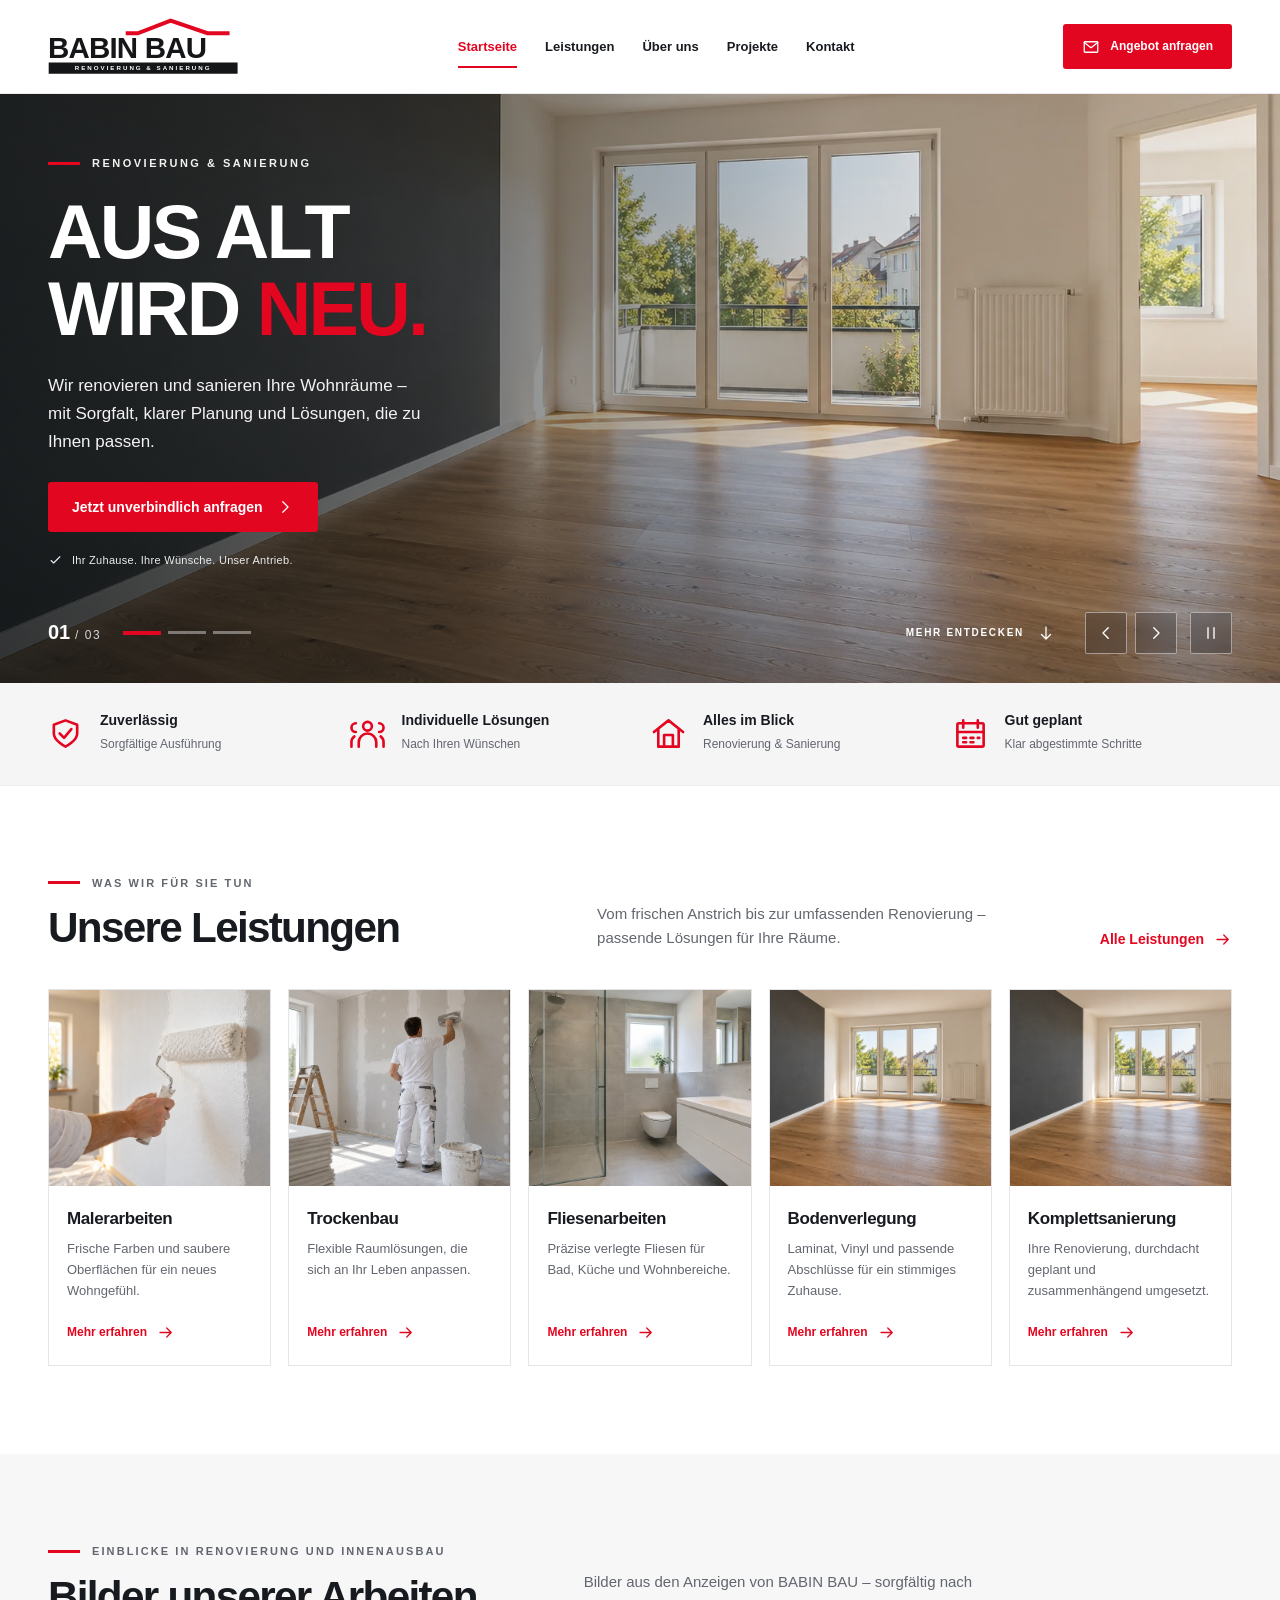
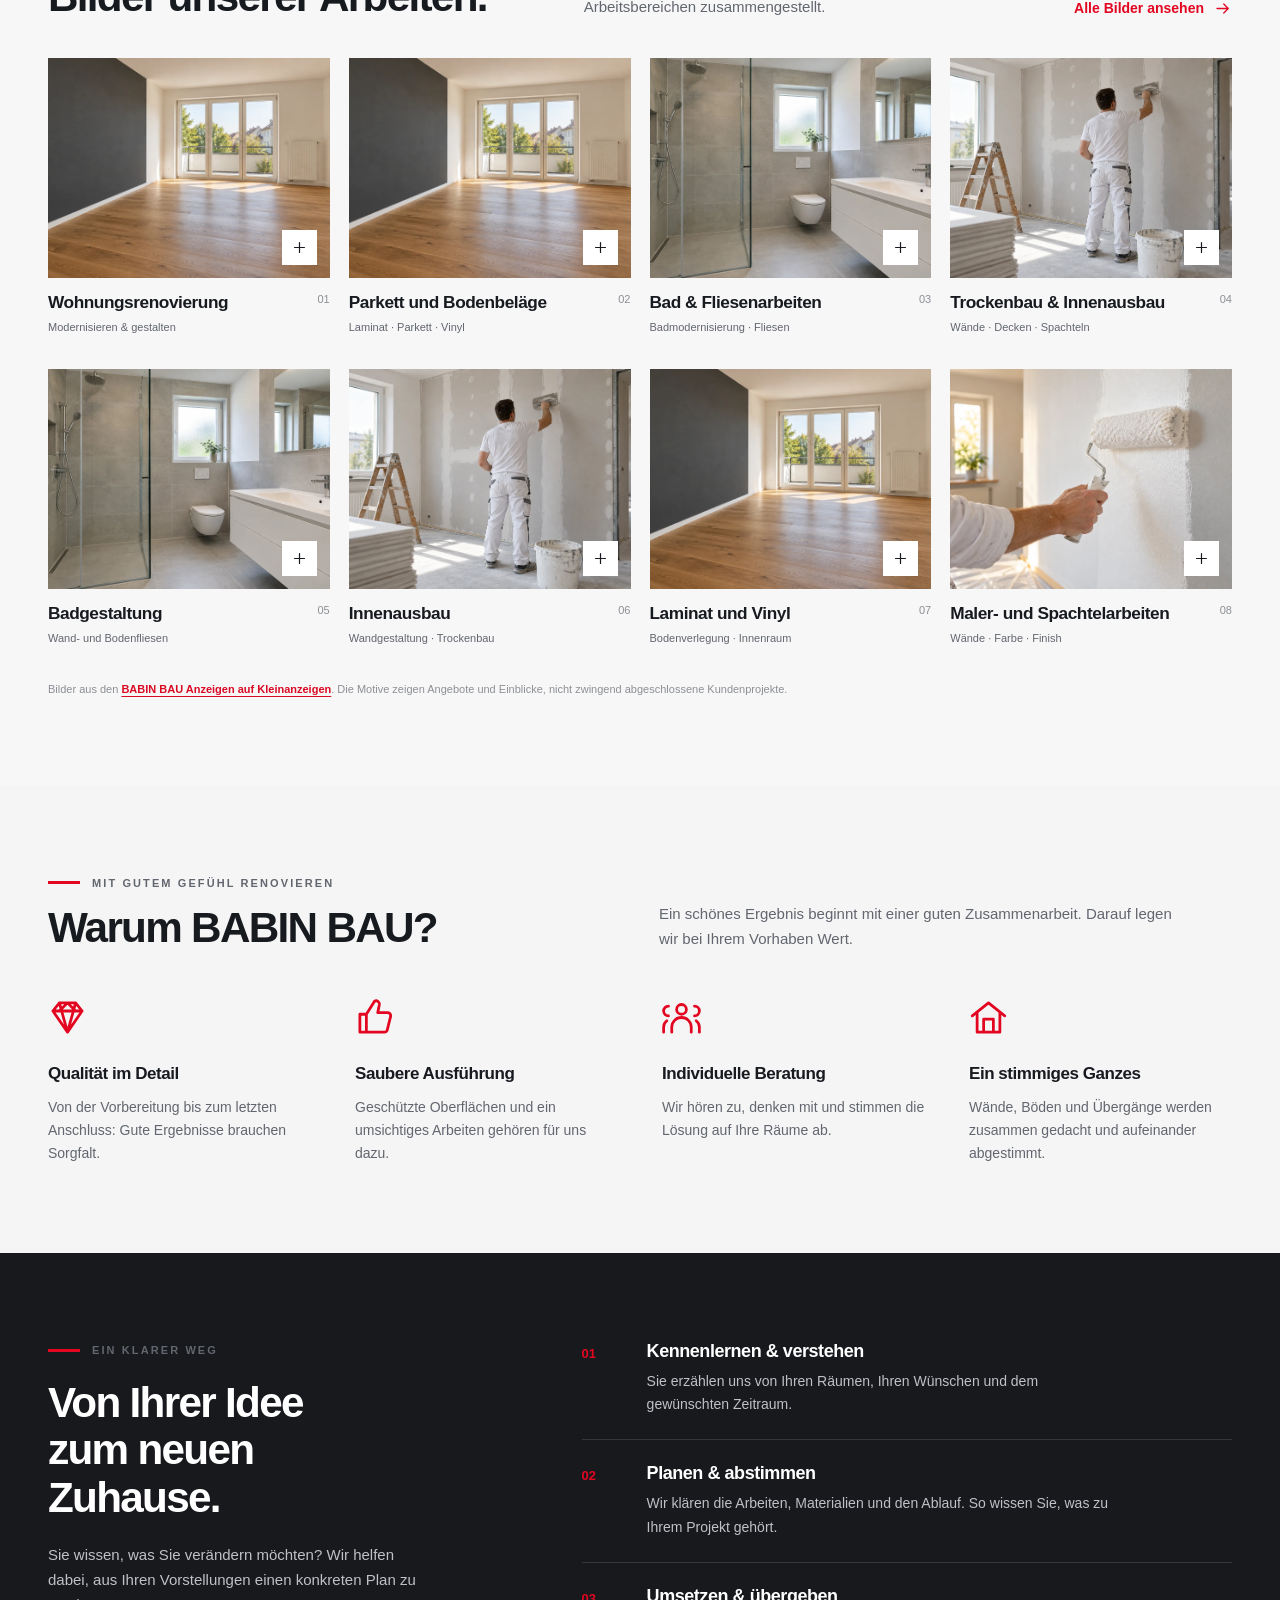
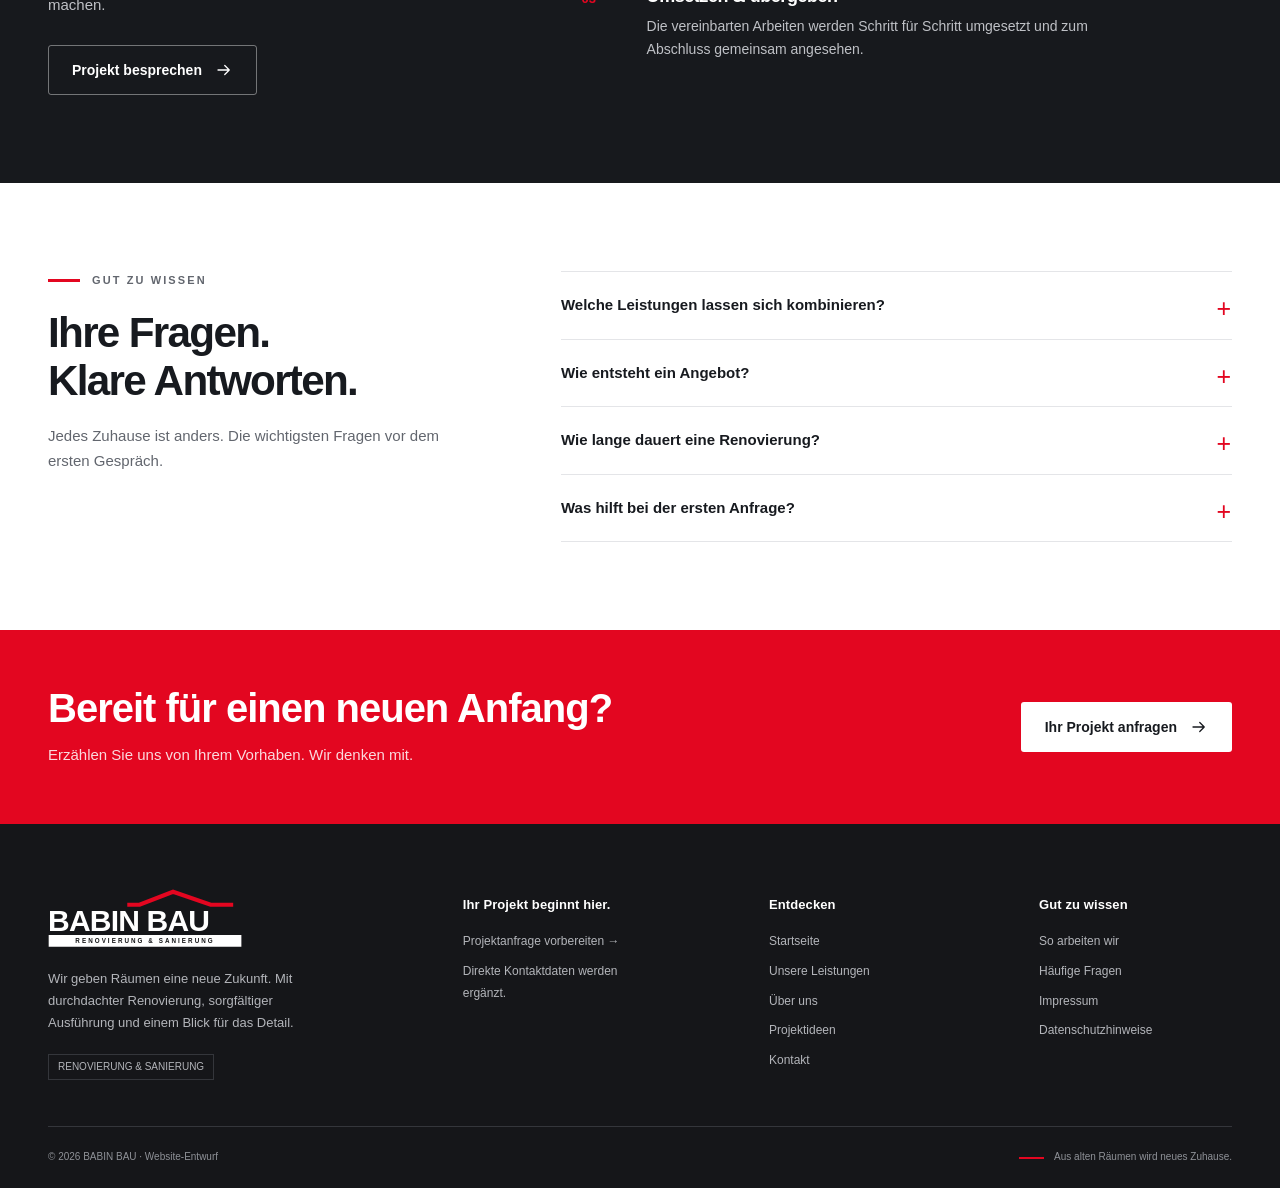
==== index.html @ c92a24db "Add files via upload" ====
<!DOCTYPE html>

<html lang="de"><head><meta charset="utf-8"/><meta content="width=device-width, initial-scale=1" name="viewport"/><meta content="#e30620" name="theme-color"/><meta content="noindex,nofollow" name="robots"/><title>Renovierung &amp; Sanierung | BABIN BAU</title><meta content="BABIN BAU – Malerarbeiten, Trockenbau, Fliesenarbeiten, Bodenverlegung und Komplettsanierung. Aus alten Räumen wird neues Zuhause." name="description"/><link href="https://babin-bau-renovierung.drym1.chatgpt.site/" rel="canonical"/><meta content="website" property="og:type"/><meta content="de_DE" property="og:locale"/><meta content="Renovierung &amp; Sanierung | BABIN BAU" property="og:title"/><meta content="BABIN BAU – Malerarbeiten, Trockenbau, Fliesenarbeiten, Bodenverlegung und Komplettsanierung. Aus alten Räumen wird neues Zuhause." property="og:description"/><meta content="https://babin-bau-renovierung.drym1.chatgpt.site/assets/hero.webp" property="og:image"/><link href="assets/favicon.svg" rel="icon" type="image/svg+xml"/><link href="assets/styles.css" rel="stylesheet"/><link href="assets/hero-slider.css" rel="stylesheet"/><script defer="" src="assets/hero-slider.js"></script><script defer="" src="assets/config.js"></script><script defer="" src="assets/app.js"></script><link href="assets/motion.css" rel="stylesheet"/><script defer="" src="assets/motion.js"></script></head><body id="top"><a class="skip-link" href="#main">Zum Inhalt springen</a><header class="site-header"><div class="container header-inner"><a aria-label="BABIN BAU – zur Startseite" class="brand" href="index.html"><img alt="BABIN BAU – Renovierung und Sanierung" height="86" src="assets/logo.svg" width="300"/></a><nav aria-label="Hauptnavigation" class="main-nav" id="main-navigation"><a aria-current="page" href="index.html">Startseite</a><a href="leistungen.html">Leistungen</a><a href="ueber-uns.html">Über uns</a><a href="projekte.html">Projekte</a><a href="kontakt.html">Kontakt</a><a class="btn btn-primary mobile-contact" href="kontakt.html">Angebot anfragen <svg aria-hidden="true" class="icon" viewbox="0 0 24 24"><path d="M4 12h15m-6-6 6 6-6 6"></path></svg></a></nav><a class="btn btn-primary header-cta" href="kontakt.html"><svg aria-hidden="true" class="icon" viewbox="0 0 24 24"><rect height="14" rx="1" width="18" x="3" y="5"></rect><path d="m3 6 9 7 9-7"></path></svg>Angebot anfragen</a><button aria-controls="main-navigation" aria-expanded="false" aria-label="Menü öffnen" class="menu-toggle" type="button"><span class="menu-icon" aria-hidden="true"><span></span><span></span><span></span></span></button></div></header><main id="main"><section aria-label="BABIN BAU – Unsere Leistungen" aria-roledescription="Karussell" class="hero hero-carousel" data-hero-carousel="" data-interval="3000" role="region"><h1 class="sr-only">BABIN BAU – Renovierung &amp; Sanierung</h1><div aria-live="off" class="hero-slides"><div aria-hidden="false" aria-label="1 von 3: Renovierung und Sanierung" aria-roledescription="Folie" class="hero-slide is-active" data-slide="0" id="hero-slide-1" role="group"><img alt="Frisch renovierte Wohnung mit warmem Holzfußboden und großen Fenstern" class="hero-image" decoding="async" fetchpriority="high" height="948" loading="eager" src="assets/hero.webp" width="1659"/><div class="container hero-content"><div class="hero-copy"><span class="eyebrow">Renovierung &amp; Sanierung</span><h2 class="hero-title">AUS ALT<br/>WIRD <span>NEU.</span></h2><p>Wir renovieren und sanieren Ihre Wohnräume – mit Sorgfalt, klarer Planung und Lösungen, die zu Ihnen passen.</p><div class="button-row"><a class="btn btn-primary" href="kontakt.html?leistung=komplettsanierung">Jetzt unverbindlich anfragen<svg aria-hidden="true" class="icon" viewbox="0 0 24 24"><path d="m9 5 7 7-7 7"></path></svg></a></div><div class="hero-note"><svg aria-hidden="true" class="icon" viewbox="0 0 24 24"><path d="m5 12 4 4L19 6"></path></svg>Ihr Zuhause. Ihre Wünsche. Unser Antrieb.</div></div></div></div><div aria-hidden="true" aria-label="2 von 3: Fliesen und Badgestaltung" aria-roledescription="Folie" class="hero-slide" data-slide="1" id="hero-slide-2" inert="" role="group"><img alt="Renoviertes Badezimmer mit gläserner Dusche, hellen Fliesen und Waschtisch" class="hero-image" decoding="async" fetchpriority="low" height="948" loading="eager" src="assets/hero-bath.webp" width="1659"/><div class="container hero-content"><div class="hero-copy"><span class="eyebrow">Fliesen &amp; Badgestaltung</span><h2 class="hero-title">IHR BAD.<br/><span>IHR STIL.</span></h2><p>Klare Linien, stimmige Fliesen und sorgfältige Details. Entdecken Sie neue Möglichkeiten für Ihr Badezimmer.</p><div class="button-row"><a class="btn btn-primary" href="kontakt.html?leistung=fliesenarbeiten">Ihr Bad neu gestalten<svg aria-hidden="true" class="icon" viewbox="0 0 24 24"><path d="m9 5 7 7-7 7"></path></svg></a></div><div class="hero-note"><svg aria-hidden="true" class="icon" viewbox="0 0 24 24"><path d="m5 12 4 4L19 6"></path></svg>Schöne Oberflächen. Saubere Übergänge.</div></div></div></div><div aria-hidden="true" aria-label="3 von 3: Malerarbeiten und Bodenverlegung" aria-roledescription="Folie" class="hero-slide" data-slide="2" id="hero-slide-3" inert="" role="group"><img alt="Heller Wohnraum mit neuer Wandfarbe, Eichenboden und weißen Flügeltüren" class="hero-image" decoding="async" fetchpriority="low" height="948" loading="eager" src="assets/hero-interior.webp" width="1659"/><div class="container hero-content"><div class="hero-copy"><span class="eyebrow">Malerarbeiten &amp; Bodenverlegung</span><h2 class="hero-title">RAUM FÜR<br/><span>NEUES.</span></h2><p>Frische Farben, warme Böden und ein ganz neues Wohngefühl. Wir bringen Ihre Vorstellungen in den Raum.</p><div class="button-row"><a class="btn btn-primary" href="kontakt.html?leistung=malerarbeiten">Veränderung starten<svg aria-hidden="true" class="icon" viewbox="0 0 24 24"><path d="m9 5 7 7-7 7"></path></svg></a></div><div class="hero-note"><svg aria-hidden="true" class="icon" viewbox="0 0 24 24"><path d="m5 12 4 4L19 6"></path></svg>Neue Farben. Neue Böden. Neue Perspektiven.</div></div></div></div></div><div class="container hero-controls" hidden=""><div class="hero-pagination"><span aria-hidden="true" class="hero-counter"><b data-slide-current="">01</b><span> / 03</span></span><div aria-label="Folie auswählen" class="hero-dots" role="group"><button aria-controls="hero-slide-1" aria-label="Folie 1: Renovierung und Sanierung" aria-pressed="true" class="hero-dot" data-slide-to="0" type="button"><span></span></button><button aria-controls="hero-slide-2" aria-label="Folie 2: Fliesen und Badgestaltung" aria-pressed="false" class="hero-dot" data-slide-to="1" type="button"><span></span></button><button aria-controls="hero-slide-3" aria-label="Folie 3: Malerarbeiten und Bodenverlegung" aria-pressed="false" class="hero-dot" data-slide-to="2" type="button"><span></span></button></div></div><div class="hero-controls-right"><a class="hero-discover" href="#leistungen">Mehr entdecken<svg aria-hidden="true" class="icon" viewbox="0 0 24 24"><path d="M12 4v16m-6-6 6 6 6-6"></path></svg></a><div class="hero-arrows"><button aria-label="Vorherige Folie" class="hero-control hero-prev" type="button"><svg aria-hidden="true" class="icon" viewbox="0 0 24 24"><path d="m9 5 7 7-7 7"></path></svg></button><button aria-label="Nächste Folie" class="hero-control hero-next" type="button"><svg aria-hidden="true" class="icon" viewbox="0 0 24 24"><path d="m9 5 7 7-7 7"></path></svg></button><button aria-label="Automatischen Wechsel pausieren" aria-pressed="false" class="hero-control hero-toggle" title="Automatischen Wechsel pausieren" type="button"><svg aria-hidden="true" class="icon pause-icon" viewbox="0 0 24 24"><path d="M8 5v14M16 5v14"></path></svg><svg aria-hidden="true" class="icon play-icon" viewbox="0 0 24 24"><path d="m8 4 12 8-12 8z"></path></svg></button></div></div></div><p aria-atomic="true" aria-live="polite" class="sr-only hero-announcement"></p></section>
<div class="promise-bar"><div class="container promise-grid"><div class="promise"><svg aria-hidden="true" class="icon" viewbox="0 0 24 24"><path d="m12 3 8 3v6c0 5-8 9-8 9s-8-4-8-9V6z"></path><path d="m8 12 3 3 5-6"></path></svg><div><strong>Zuverlässig</strong><small>Sorgfältige Ausführung</small></div></div><div class="promise"><svg aria-hidden="true" class="icon" viewbox="0 0 24 24"><circle cx="12" cy="7" r="3"></circle><path d="M6 21v-3a6 6 0 0 1 12 0v3M4 5a3 3 0 0 0 0 6m16-6a3 3 0 0 1 0 6M3 14a5 5 0 0 0-2 4v3m20-7a5 5 0 0 1 2 4v3"></path></svg><div><strong>Individuelle Lösungen</strong><small>Nach Ihren Wünschen</small></div></div><div class="promise"><svg aria-hidden="true" class="icon" viewbox="0 0 24 24"><path d="m2 11 10-8 10 8M5 9v12h14V9M9 21v-8h6v8"></path></svg><div><strong>Alles im Blick</strong><small>Renovierung &amp; Sanierung</small></div></div><div class="promise"><svg aria-hidden="true" class="icon" viewbox="0 0 24 24"><rect height="16" rx="1" width="18" x="3" y="5"></rect><path d="M7 3v5m10-5v5M3 11h18m-14 4h2m3 0h2m3 0h1M7 18h2m3 0h2"></path></svg><div><strong>Gut geplant</strong><small>Klar abgestimmte Schritte</small></div></div></div></div>
<section class="section" id="leistungen"><div class="container"><div class="section-head"><div><span class="eyebrow">Was wir für Sie tun</span><h2>Unsere Leistungen</h2></div><p>Vom frischen Anstrich bis zur umfassenden Renovierung – passende Lösungen für Ihre Räume.</p><a class="text-link" href="leistungen.html">Alle Leistungen<svg aria-hidden="true" class="icon" viewbox="0 0 24 24"><path d="M4 12h15m-6-6 6 6-6 6"></path></svg></a></div><div class="services-grid"><article class="service-card"><a aria-hidden="true" class="card-photo" href="malerarbeiten.html" tabindex="-1"><img alt="BABIN BAU – Foto zu Malerarbeiten aus den Firmenanzeigen" data-fallback-src="assets/painting.webp" data-remote-src="https://img.kleinanzeigen.de/api/v1/prod-ads/images/b6/b6efa81e-6d5e-4fda-901d-4bba9e14c8ef?rule=%24_59.AUTO" decoding="async" loading="lazy" referrerpolicy="no-referrer" src="assets/painting.webp"/></a><div class="card-body"><h3><a href="malerarbeiten.html">Malerarbeiten</a></h3><p>Frische Farben und saubere Oberflächen für ein neues Wohngefühl.</p><a class="text-link" href="malerarbeiten.html">Mehr erfahren<svg aria-hidden="true" class="icon" viewbox="0 0 24 24"><path d="M4 12h15m-6-6 6 6-6 6"></path></svg></a></div></article><article class="service-card"><a aria-hidden="true" class="card-photo" href="trockenbau.html" tabindex="-1"><img alt="BABIN BAU – Foto zu Trockenbau aus den Firmenanzeigen" data-fallback-src="assets/drywall.webp" data-remote-src="https://img.kleinanzeigen.de/api/v1/prod-ads/images/00/00e44f42-0599-4bf8-a18b-f530e2aaf91b?rule=%24_59.AUTO" decoding="async" loading="lazy" referrerpolicy="no-referrer" src="assets/drywall.webp"/></a><div class="card-body"><h3><a href="trockenbau.html">Trockenbau</a></h3><p>Flexible Raumlösungen, die sich an Ihr Leben anpassen.</p><a class="text-link" href="trockenbau.html">Mehr erfahren<svg aria-hidden="true" class="icon" viewbox="0 0 24 24"><path d="M4 12h15m-6-6 6 6-6 6"></path></svg></a></div></article><article class="service-card"><a aria-hidden="true" class="card-photo" href="fliesenarbeiten.html" tabindex="-1"><img alt="BABIN BAU – Foto zu Fliesenarbeiten aus den Firmenanzeigen" data-fallback-src="assets/bathroom.webp" data-remote-src="https://img.kleinanzeigen.de/api/v1/prod-ads/images/d2/d2ec4940-5b46-4478-92a0-dfd5f2471427?rule=%24_59.AUTO" decoding="async" loading="lazy" referrerpolicy="no-referrer" src="assets/bathroom.webp"/></a><div class="card-body"><h3><a href="fliesenarbeiten.html">Fliesenarbeiten</a></h3><p>Präzise verlegte Fliesen für Bad, Küche und Wohnbereiche.</p><a class="text-link" href="fliesenarbeiten.html">Mehr erfahren<svg aria-hidden="true" class="icon" viewbox="0 0 24 24"><path d="M4 12h15m-6-6 6 6-6 6"></path></svg></a></div></article><article class="service-card"><a aria-hidden="true" class="card-photo" href="bodenverlegung.html" tabindex="-1"><img alt="BABIN BAU – Foto zu Bodenverlegung aus den Firmenanzeigen" data-fallback-src="assets/hero.webp" data-remote-src="https://img.kleinanzeigen.de/api/v1/prod-ads/images/15/154421c1-b256-4cc1-9aed-7dcbd8761754?rule=%24_59.AUTO" decoding="async" loading="lazy" referrerpolicy="no-referrer" src="assets/hero.webp" style="object-position:65% 65%"/></a><div class="card-body"><h3><a href="bodenverlegung.html">Bodenverlegung</a></h3><p>Laminat, Vinyl und passende Abschlüsse für ein stimmiges Zuhause.</p><a class="text-link" href="bodenverlegung.html">Mehr erfahren<svg aria-hidden="true" class="icon" viewbox="0 0 24 24"><path d="M4 12h15m-6-6 6 6-6 6"></path></svg></a></div></article><article class="service-card"><a aria-hidden="true" class="card-photo" href="komplettsanierung.html" tabindex="-1"><img alt="BABIN BAU – Foto zu Komplettsanierung aus den Firmenanzeigen" data-fallback-src="assets/hero.webp" data-remote-src="https://img.kleinanzeigen.de/api/v1/prod-ads/images/ec/ec85100f-ef8c-4dc4-b5b8-d96bf6b40166?rule=%24_59.AUTO" decoding="async" loading="lazy" referrerpolicy="no-referrer" src="assets/hero.webp"/></a><div class="card-body"><h3><a href="komplettsanierung.html">Komplettsanierung</a></h3><p>Ihre Renovierung, durchdacht geplant und zusammenhängend umgesetzt.</p><a class="text-link" href="komplettsanierung.html">Mehr erfahren<svg aria-hidden="true" class="icon" viewbox="0 0 24 24"><path d="M4 12h15m-6-6 6 6-6 6"></path></svg></a></div></article></div></div></section><section class="section homepage-photo-gallery" id="einblicke"><div class="container"><div class="section-head"><div><span class="eyebrow">Einblicke in Renovierung und Innenausbau</span><h2>Bilder unserer Arbeiten.</h2></div><p>Bilder aus den Anzeigen von BABIN BAU – sorgfältig nach Arbeitsbereichen zusammengestellt.</p><a class="text-link" href="projekte.html">Alle Bilder ansehen<svg aria-hidden="true" class="icon" viewbox="0 0 24 24"><path d="M4 12h15m-6-6 6 6-6 6"></path></svg></a></div><div class="projects-grid"><button aria-label="Bild öffnen: Wohnungsrenovierung" class="project-card" data-category="wohnen" data-description="Foto aus der entsprechenden BABIN BAU Anzeige auf Kleinanzeigen. Sprechen Sie uns für Ihr eigenes Vorhaben und passende Lösungen an." data-image="https://img.kleinanzeigen.de/api/v1/prod-ads/images/ec/ec85100f-ef8c-4dc4-b5b8-d96bf6b40166?rule=%24_59.AUTO" data-image-fallback="assets/hero.webp" data-project="" data-service="komplettsanierung" data-title="Wohnungsrenovierung" type="button"><div class="project-image"><img alt="BABIN BAU – Wohnungsrenovierung" data-fallback-src="assets/hero.webp" data-remote-src="https://img.kleinanzeigen.de/api/v1/prod-ads/images/ec/ec85100f-ef8c-4dc4-b5b8-d96bf6b40166?rule=%24_59.AUTO" decoding="async" loading="lazy" referrerpolicy="no-referrer" src="assets/hero.webp"/><span class="project-plus"><svg aria-hidden="true" class="icon" viewbox="0 0 24 24"><path d="M12 5v14M5 12h14"></path></svg></span></div><div class="project-meta"><div><h3>Wohnungsrenovierung</h3><p>Modernisieren &amp; gestalten</p></div><span class="project-number">01</span></div></button><button aria-label="Bild öffnen: Parkett und Bodenbeläge" class="project-card" data-category="boden" data-description="Foto aus der entsprechenden BABIN BAU Anzeige auf Kleinanzeigen. Sprechen Sie uns für Ihr eigenes Vorhaben und passende Lösungen an." data-image="https://img.kleinanzeigen.de/api/v1/prod-ads/images/15/154421c1-b256-4cc1-9aed-7dcbd8761754?rule=%24_59.AUTO" data-image-fallback="assets/hero.webp" data-project="" data-service="bodenverlegung" data-title="Parkett und Bodenbeläge" type="button"><div class="project-image"><img alt="BABIN BAU – Parkett und Bodenbeläge" data-fallback-src="assets/hero.webp" data-remote-src="https://img.kleinanzeigen.de/api/v1/prod-ads/images/15/154421c1-b256-4cc1-9aed-7dcbd8761754?rule=%24_59.AUTO" decoding="async" loading="lazy" referrerpolicy="no-referrer" src="assets/hero.webp"/><span class="project-plus"><svg aria-hidden="true" class="icon" viewbox="0 0 24 24"><path d="M12 5v14M5 12h14"></path></svg></span></div><div class="project-meta"><div><h3>Parkett und Bodenbeläge</h3><p>Laminat · Parkett · Vinyl</p></div><span class="project-number">02</span></div></button><button aria-label="Bild öffnen: Bad &amp; Fliesenarbeiten" class="project-card" data-category="bad" data-description="Foto aus der entsprechenden BABIN BAU Anzeige auf Kleinanzeigen. Sprechen Sie uns für Ihr eigenes Vorhaben und passende Lösungen an." data-image="https://img.kleinanzeigen.de/api/v1/prod-ads/images/d2/d2ec4940-5b46-4478-92a0-dfd5f2471427?rule=%24_59.AUTO" data-image-fallback="assets/bathroom.webp" data-project="" data-service="fliesenarbeiten" data-title="Bad &amp; Fliesenarbeiten" type="button"><div class="project-image"><img alt="BABIN BAU – Bad &amp; Fliesenarbeiten" data-fallback-src="assets/bathroom.webp" data-remote-src="https://img.kleinanzeigen.de/api/v1/prod-ads/images/d2/d2ec4940-5b46-4478-92a0-dfd5f2471427?rule=%24_59.AUTO" decoding="async" loading="lazy" referrerpolicy="no-referrer" src="assets/bathroom.webp"/><span class="project-plus"><svg aria-hidden="true" class="icon" viewbox="0 0 24 24"><path d="M12 5v14M5 12h14"></path></svg></span></div><div class="project-meta"><div><h3>Bad &amp; Fliesenarbeiten</h3><p>Badmodernisierung · Fliesen</p></div><span class="project-number">03</span></div></button><button aria-label="Bild öffnen: Trockenbau &amp; Innenausbau" class="project-card" data-category="ausbau" data-description="Foto aus der entsprechenden BABIN BAU Anzeige auf Kleinanzeigen. Sprechen Sie uns für Ihr eigenes Vorhaben und passende Lösungen an." data-image="https://img.kleinanzeigen.de/api/v1/prod-ads/images/00/00e44f42-0599-4bf8-a18b-f530e2aaf91b?rule=%24_59.AUTO" data-image-fallback="assets/drywall.webp" data-project="" data-service="trockenbau" data-title="Trockenbau &amp; Innenausbau" type="button"><div class="project-image"><img alt="BABIN BAU – Trockenbau &amp; Innenausbau" data-fallback-src="assets/drywall.webp" data-remote-src="https://img.kleinanzeigen.de/api/v1/prod-ads/images/00/00e44f42-0599-4bf8-a18b-f530e2aaf91b?rule=%24_59.AUTO" decoding="async" loading="lazy" referrerpolicy="no-referrer" src="assets/drywall.webp"/><span class="project-plus"><svg aria-hidden="true" class="icon" viewbox="0 0 24 24"><path d="M12 5v14M5 12h14"></path></svg></span></div><div class="project-meta"><div><h3>Trockenbau &amp; Innenausbau</h3><p>Wände · Decken · Spachteln</p></div><span class="project-number">04</span></div></button><button aria-label="Bild öffnen: Badgestaltung" class="project-card" data-category="bad" data-description="Foto aus der entsprechenden BABIN BAU Anzeige auf Kleinanzeigen. Sprechen Sie uns für Ihr eigenes Vorhaben und passende Lösungen an." data-image="https://img.kleinanzeigen.de/api/v1/prod-ads/images/ca/ca593271-558f-4f81-bf2e-36c4493c7c4c?rule=%24_59.AUTO" data-image-fallback="assets/bathroom.webp" data-project="" data-service="fliesenarbeiten" data-title="Badgestaltung" type="button"><div class="project-image"><img alt="BABIN BAU – Badgestaltung" data-fallback-src="assets/bathroom.webp" data-remote-src="https://img.kleinanzeigen.de/api/v1/prod-ads/images/ca/ca593271-558f-4f81-bf2e-36c4493c7c4c?rule=%24_59.AUTO" decoding="async" loading="lazy" referrerpolicy="no-referrer" src="assets/bathroom.webp"/><span class="project-plus"><svg aria-hidden="true" class="icon" viewbox="0 0 24 24"><path d="M12 5v14M5 12h14"></path></svg></span></div><div class="project-meta"><div><h3>Badgestaltung</h3><p>Wand- und Bodenfliesen</p></div><span class="project-number">05</span></div></button><button aria-label="Bild öffnen: Innenausbau" class="project-card" data-category="ausbau" data-description="Foto aus der entsprechenden BABIN BAU Anzeige auf Kleinanzeigen. Sprechen Sie uns für Ihr eigenes Vorhaben und passende Lösungen an." data-image="https://img.kleinanzeigen.de/api/v1/prod-ads/images/9c/9ced49cc-1453-426a-a23b-0076db4ae6ff?rule=%24_59.AUTO" data-image-fallback="assets/drywall.webp" data-project="" data-service="trockenbau" data-title="Innenausbau" type="button"><div class="project-image"><img alt="BABIN BAU – Innenausbau" data-fallback-src="assets/drywall.webp" data-remote-src="https://img.kleinanzeigen.de/api/v1/prod-ads/images/9c/9ced49cc-1453-426a-a23b-0076db4ae6ff?rule=%24_59.AUTO" decoding="async" loading="lazy" referrerpolicy="no-referrer" src="assets/drywall.webp"/><span class="project-plus"><svg aria-hidden="true" class="icon" viewbox="0 0 24 24"><path d="M12 5v14M5 12h14"></path></svg></span></div><div class="project-meta"><div><h3>Innenausbau</h3><p>Wandgestaltung · Trockenbau</p></div><span class="project-number">06</span></div></button><button aria-label="Bild öffnen: Laminat und Vinyl" class="project-card" data-category="boden" data-description="Foto aus der entsprechenden BABIN BAU Anzeige auf Kleinanzeigen. Sprechen Sie uns für Ihr eigenes Vorhaben und passende Lösungen an." data-image="https://img.kleinanzeigen.de/api/v1/prod-ads/images/db/dbdc2962-3db1-42cd-92a9-ced1665d9dfe?rule=%24_59.AUTO" data-image-fallback="assets/hero.webp" data-project="" data-service="bodenverlegung" data-title="Laminat und Vinyl" type="button"><div class="project-image"><img alt="BABIN BAU – Laminat und Vinyl" data-fallback-src="assets/hero.webp" data-remote-src="https://img.kleinanzeigen.de/api/v1/prod-ads/images/db/dbdc2962-3db1-42cd-92a9-ced1665d9dfe?rule=%24_59.AUTO" decoding="async" loading="lazy" referrerpolicy="no-referrer" src="assets/hero.webp"/><span class="project-plus"><svg aria-hidden="true" class="icon" viewbox="0 0 24 24"><path d="M12 5v14M5 12h14"></path></svg></span></div><div class="project-meta"><div><h3>Laminat und Vinyl</h3><p>Bodenverlegung · Innenraum</p></div><span class="project-number">07</span></div></button><button aria-label="Bild öffnen: Maler- und Spachtelarbeiten" class="project-card" data-category="wohnen" data-description="Foto aus der entsprechenden BABIN BAU Anzeige auf Kleinanzeigen. Sprechen Sie uns für Ihr eigenes Vorhaben und passende Lösungen an." data-image="https://img.kleinanzeigen.de/api/v1/prod-ads/images/b6/b6efa81e-6d5e-4fda-901d-4bba9e14c8ef?rule=%24_59.AUTO" data-image-fallback="assets/painting.webp" data-project="" data-service="malerarbeiten" data-title="Maler- und Spachtelarbeiten" type="button"><div class="project-image"><img alt="BABIN BAU – Maler- und Spachtelarbeiten" data-fallback-src="assets/painting.webp" data-remote-src="https://img.kleinanzeigen.de/api/v1/prod-ads/images/b6/b6efa81e-6d5e-4fda-901d-4bba9e14c8ef?rule=%24_59.AUTO" decoding="async" loading="lazy" referrerpolicy="no-referrer" src="assets/painting.webp"/><span class="project-plus"><svg aria-hidden="true" class="icon" viewbox="0 0 24 24"><path d="M12 5v14M5 12h14"></path></svg></span></div><div class="project-meta"><div><h3>Maler- und Spachtelarbeiten</h3><p>Wände · Farbe · Finish</p></div><span class="project-number">08</span></div></button></div><p class="image-note">Bilder aus den <a href="https://www.kleinanzeigen.de/pro/babin-bau" rel="noopener noreferrer" target="_blank">BABIN BAU Anzeigen auf Kleinanzeigen</a>. Die Motive zeigen Angebote und Einblicke, nicht zwingend abgeschlossene Kundenprojekte.</p></div></section>
<section class="section section-soft"><div class="container"><div class="section-head why-head"><div><span class="eyebrow">Mit gutem Gefühl renovieren</span><h2>Warum BABIN BAU?</h2></div><p>Ein schönes Ergebnis beginnt mit einer guten Zusammenarbeit. Darauf legen wir bei Ihrem Vorhaben Wert.</p></div><div class="why-grid"><div class="why-item"><svg aria-hidden="true" class="icon" viewbox="0 0 24 24"><path d="m3 8 4-5h10l4 5-9 13zM3 8h18M7 3l5 18 5-18M7 8l5-5 5 5"></path></svg><h3>Qualität im Detail</h3><p>Von der Vorbereitung bis zum letzten Anschluss: Gute Ergebnisse brauchen Sorgfalt.</p></div><div class="why-item"><svg aria-hidden="true" class="icon" viewbox="0 0 24 24"><path d="M7 21H3V10h4m0 11h11a2 2 0 0 0 2-2l2-8a2 2 0 0 0-2-2h-6l1-5a2 2 0 0 0-3-2L7 10z"></path></svg><h3>Saubere Ausführung</h3><p>Geschützte Oberflächen und ein umsichtiges Arbeiten gehören für uns dazu.</p></div><div class="why-item"><svg aria-hidden="true" class="icon" viewbox="0 0 24 24"><circle cx="12" cy="7" r="3"></circle><path d="M6 21v-3a6 6 0 0 1 12 0v3M4 5a3 3 0 0 0 0 6m16-6a3 3 0 0 1 0 6M3 14a5 5 0 0 0-2 4v3m20-7a5 5 0 0 1 2 4v3"></path></svg><h3>Individuelle Beratung</h3><p>Wir hören zu, denken mit und stimmen die Lösung auf Ihre Räume ab.</p></div><div class="why-item"><svg aria-hidden="true" class="icon" viewbox="0 0 24 24"><path d="m2 11 10-8 10 8M5 9v12h14V9M9 21v-8h6v8"></path></svg><h3>Ein stimmiges Ganzes</h3><p>Wände, Böden und Übergänge werden zusammen gedacht und aufeinander abgestimmt.</p></div></div></div></section>
<section class="section section-dark" id="ablauf"><div class="container process-layout"><div class="process-copy"><span class="eyebrow">Ein klarer Weg</span><h2>Von Ihrer Idee<br/>zum neuen Zuhause.</h2><p>Sie wissen, was Sie verändern möchten? Wir helfen dabei, aus Ihren Vorstellungen einen konkreten Plan zu machen.</p><div class="button-row"><a class="btn btn-ghost" href="kontakt.html">Projekt besprechen<svg aria-hidden="true" class="icon" viewbox="0 0 24 24"><path d="M4 12h15m-6-6 6 6-6 6"></path></svg></a></div></div><ol class="steps"><li><span class="step-no">01</span><div><h3>Kennenlernen &amp; verstehen</h3><p>Sie erzählen uns von Ihren Räumen, Ihren Wünschen und dem gewünschten Zeitraum.</p></div></li><li><span class="step-no">02</span><div><h3>Planen &amp; abstimmen</h3><p>Wir klären die Arbeiten, Materialien und den Ablauf. So wissen Sie, was zu Ihrem Projekt gehört.</p></div></li><li><span class="step-no">03</span><div><h3>Umsetzen &amp; übergeben</h3><p>Die vereinbarten Arbeiten werden Schritt für Schritt umgesetzt und zum Abschluss gemeinsam angesehen.</p></div></li></ol></div></section><section class="section" id="fragen"><div class="container faq-layout"><div class="faq-copy"><span class="eyebrow">Gut zu wissen</span><h2>Ihre Fragen.<br/>Klare Antworten.</h2><p>Jedes Zuhause ist anders. Die wichtigsten Fragen vor dem ersten Gespräch.</p></div><div class="faq-list"><details><summary>Welche Leistungen lassen sich kombinieren?</summary><p>Malerarbeiten, Trockenbau, Fliesenarbeiten und Bodenverlegung können als einzelne Leistungen oder als zusammenhängende Renovierung geplant werden. Der genaue Umfang richtet sich nach Ihrem Vorhaben.</p></details><details><summary>Wie entsteht ein Angebot?</summary><p>Zuerst werden Ihre Wünsche, der Zustand der Räume und die gewünschten Arbeiten besprochen. Auf dieser Grundlage lässt sich der Umfang klären und ein individuelles Angebot vorbereiten.</p></details><details><summary>Wie lange dauert eine Renovierung?</summary><p>Das hängt von der Größe, dem Zustand der Räume und den gewünschten Leistungen ab. Der zeitliche Ablauf wird für Ihr Projekt abgestimmt. Eine pauschale Dauer wäre deshalb nicht verlässlich.</p></details><details><summary>Was hilft bei der ersten Anfrage?</summary><p>Hilfreich sind die Art der Immobilie, der Ort, eine kurze Beschreibung der gewünschten Arbeiten und Ihr bevorzugter Zeitraum. Fotos und ungefähre Maße können die spätere Abstimmung erleichtern.</p></details></div></div></section><dialog aria-labelledby="dialog-title" class="gallery-dialog"><button aria-label="Bildansicht schließen" class="dialog-close" type="button"><svg aria-hidden="true" class="icon" viewbox="0 0 24 24"><path d="m6 6 12 12M6 18 18 6"></path></svg></button><img alt="" class="dialog-image" height="1024" src="assets/hero.webp" width="1792"/><div class="dialog-copy"><span class="eyebrow">Aus unseren Anzeigen</span><h2 id="dialog-title"></h2><p class="dialog-description"></p><p class="dialog-caption">Bild aus einem BABIN-BAU-Inserat auf Kleinanzeigen. Falls die Originalaufnahme nicht verfügbar ist, wird ein Ersatzmotiv angezeigt.</p><div class="dialog-actions"><a class="btn btn-primary dialog-inquiry" href="kontakt.html">Ähnliches Projekt anfragen<svg aria-hidden="true" class="icon" viewbox="0 0 24 24"><path d="M4 12h15m-6-6 6 6-6 6"></path></svg></a></div></div></dialog><section class="cta-section"><div class="container cta-inner"><div><h2>Bereit für einen neuen Anfang?</h2><p>Erzählen Sie uns von Ihrem Vorhaben. Wir denken mit.</p></div><a class="btn btn-white" href="kontakt.html">Ihr Projekt anfragen<svg aria-hidden="true" class="icon" viewbox="0 0 24 24"><path d="M4 12h15m-6-6 6 6-6 6"></path></svg></a></div></section></main><footer class="site-footer"><div class="container"><div class="footer-grid"><div class="footer-brand"><a aria-label="BABIN BAU – zur Startseite" class="brand" href="index.html"><img alt="BABIN BAU – Renovierung und Sanierung" height="86" src="assets/logo-light.svg" width="300"/></a><p>Wir geben Räumen eine neue Zukunft. Mit durchdachter Renovierung, sorgfältiger Ausführung und einem Blick für das Detail.</p><span class="footer-tag">RENOVIERUNG &amp; SANIERUNG</span></div><div class="footer-col"><h3>Ihr Projekt beginnt hier.</h3><a href="kontakt.html">Projektanfrage vorbereiten →</a><p class="footer-contact-note" data-contact-placeholder="">Direkte Kontaktdaten werden ergänzt.</p><a data-contact-email="" hidden=""></a><a data-contact-phone="" hidden=""></a><p data-contact-address="" hidden=""></p><a data-contact-instagram="" hidden="" rel="noopener" target="_blank"></a></div><div class="footer-col"><h3>Entdecken</h3><a href="index.html">Startseite</a><a href="leistungen.html">Unsere Leistungen</a><a href="ueber-uns.html">Über uns</a><a href="projekte.html">Projektideen</a><a href="kontakt.html">Kontakt</a></div><div class="footer-col"><h3>Gut zu wissen</h3><a href="index.html#ablauf">So arbeiten wir</a><a href="index.html#fragen">Häufige Fragen</a><a href="impressum.html">Impressum</a><a href="datenschutz.html">Datenschutzhinweise</a></div></div><div class="footer-bottom"><span>© 2026 BABIN BAU · Website-Entwurf</span><span>Aus alten Räumen wird neues Zuhause.</span></div></div></footer><a aria-label="Zurück nach oben" class="back-to-top" href="#top"><svg aria-hidden="true" class="icon" viewbox="0 0 24 24"><path d="M12 20V4m-6 6 6-6 6 6"></path></svg></a></body></html>
---- assets/styles.css ----
@charset "UTF-8";
:root{--red:#e30620;--red-dark:#c30018;--ink:#171a1f;--muted:#62666e;--line:#e4e5e8;--off:#f5f5f6;--white:#fff;--max:1240px;--radius:4px}
*{box-sizing:border-box}html{scroll-behavior:smooth;scroll-padding-top:108px}body{margin:0;background:#fff;color:var(--ink);font-family:Arial,Helvetica,sans-serif;font-size:16px;line-height:1.65;-webkit-font-smoothing:antialiased}body.modal-open{overflow:hidden}a{color:inherit;text-decoration:none}button,input,select,textarea{font:inherit}button,a,input,select,textarea,summary{-webkit-tap-highlight-color:transparent}button{cursor:pointer}img{max-width:100%;display:block}button{border:0}svg.icon{width:23px;height:23px;flex-shrink:0;stroke:currentColor;stroke-width:1.7;fill:none;stroke-linecap:round;stroke-linejoin:round}h1,h2,h3,h4,p{margin:0}h1,h2,h3,h4{line-height:1.12}h1,h2{letter-spacing:-1.7px}h2{font-size:clamp(30px,3.3vw,44px);font-weight:800}h3{font-size:21px;letter-spacing:-.45px}p{color:var(--muted)}a,button{transition:background .2s,color .2s,border-color .2s,transform .2s}::selection{color:#fff;background:var(--red)}:focus-visible{outline:3px solid var(--red);outline-offset:5px}[hidden]{display:none!important}.container{width:min(calc(100% - 96px),var(--max));margin-inline:auto}.section{padding:88px 0}.section-soft{background:var(--off)}.section-dark{background:#17191d;color:white}.section-dark p{color:#bfc1c6}.eyebrow{display:flex;align-items:center;gap:12px;text-transform:uppercase;letter-spacing:2.1px;font-weight:700;font-size:11px;color:var(--muted);margin-bottom:20px}.eyebrow:before{content:"";width:32px;height:3px;background:var(--red);flex-shrink:0}.section-head{display:grid;grid-template-columns:1.1fr 1fr auto;gap:38px;align-items:end;margin-bottom:38px}.section-head p{font-size:15px;max-width:400px}.section-head .eyebrow{margin-bottom:12px}.text-link{display:inline-flex;align-items:center;gap:10px;color:var(--red);font-size:14px;font-weight:700;line-height:1.4}.text-link:hover{gap:15px}.text-link svg{width:18px}.btn{display:inline-flex;align-items:center;justify-content:center;gap:13px;min-height:50px;padding:13px 23px;border:1px solid transparent;font-size:14px;font-weight:700;line-height:1.35;border-radius:3px;white-space:normal}.btn svg{width:18px;height:18px}.btn-primary{background:var(--red);color:white}.btn-primary:hover{background:var(--red-dark);transform:translateY(-1px)}.btn-outline{background:transparent;border-color:#c9cbd0;color:var(--ink)}.btn-outline:hover{border-color:var(--ink);background:#f6f6f7}.btn-white{background:white;color:var(--ink)}.btn-white:hover{background:#eeeeef}.btn-ghost{border-color:#ffffff66;color:white}.btn-ghost:hover{background:#ffffff14}.button-row{display:flex;gap:12px;flex-wrap:wrap;margin-top:28px}.skip-link{position:fixed;top:10px;left:12px;z-index:1000;background:white;padding:10px 20px;transform:translateY(-150%);border:2px solid var(--red)}.skip-link:focus{transform:none}.site-header{height:94px;position:sticky;top:0;background:#fffffff5;backdrop-filter:blur(15px);z-index:40;border-bottom:1px solid #ebebed}.header-inner{height:100%;display:flex;align-items:center;justify-content:space-between;gap:28px}.brand img{width:201px;height:auto}.main-nav{display:flex;align-items:center;gap:28px}.main-nav a{position:relative;font-size:13px;font-weight:700;padding:34px 0}.main-nav a:hover,.main-nav a[aria-current=page]{color:var(--red)}.main-nav a[aria-current=page]:after{content:"";position:absolute;bottom:23px;height:2px;background:var(--red);left:0;right:0}.header-cta{min-height:45px;padding:12px 18px;font-size:12px;gap:10px}.menu-toggle{display:none;background:none;width:45px;height:45px;color:var(--ink)}.mobile-contact{display:none!important}.hero{height:590px;position:relative;background:#33383b;overflow:hidden;color:white}.hero-image{position:absolute;inset:0;width:100%;height:100%;object-fit:cover;object-position:center 56%}.hero:after{content:"";position:absolute;inset:0;background:linear-gradient(90deg,rgba(17,20,22,.82) 0%,rgba(17,20,22,.55) 35%,rgba(17,20,22,.1) 68%,transparent 100%)}.hero-content{position:relative;z-index:1;display:flex;flex-direction:column;justify-content:center;height:100%;padding-top:8px}.hero .eyebrow{color:#e1e2e3;font-size:11px;letter-spacing:3px;margin-bottom:23px}.hero h1{font-size:clamp(55px,5.9vw,82px);line-height:.99;letter-spacing:-2.8px;font-weight:900;max-width:680px}.hero h1 span{color:var(--red)}.hero p{font-size:17px;line-height:1.65;color:#eee;max-width:420px;margin-top:26px}.hero .button-row{margin-top:26px}.hero-note{display:flex;align-items:center;gap:9px;margin-top:20px;font-size:11px;letter-spacing:.3px;color:#d5d6d8}.hero-note svg{width:15px;height:15px}.hero-scroll{position:absolute;right:0;bottom:35px;display:flex;align-items:center;gap:16px;font-size:10px;letter-spacing:2px;text-transform:uppercase}.hero-scroll svg{border:1px solid #ffffff80;padding:8px;width:37px;height:37px}.promise-bar{background:var(--off);border-bottom:1px solid #eee}.promise-grid{display:grid;grid-template-columns:repeat(4,1fr);gap:22px;padding-block:28px}.promise{display:flex;gap:17px;align-items:center}.promise>.icon{width:35px;height:35px;color:var(--red);stroke-width:1.8}.promise strong{display:block;font-size:14px;line-height:1.4}.promise small{font-size:12px;color:var(--muted)}.services-grid{display:grid;grid-template-columns:repeat(5,minmax(0,1fr));gap:17px}.service-card{border:1px solid var(--line);background:#fff;display:flex;flex-direction:column;transition:box-shadow .25s,transform .25s}.service-card:hover{transform:translateY(-5px);box-shadow:0 13px 30px #171a1f0c}.card-photo{aspect-ratio:1.13;overflow:hidden;background:#dedbd7}.card-photo img{width:100%;height:100%;object-fit:cover;transition:transform .6s}.service-card:hover img{transform:scale(1.045)}.service-card .card-body{padding:23px 18px 21px;display:flex;flex:1;flex-direction:column}.service-card h3{font-size:17px;letter-spacing:-.4px;margin-bottom:11px}.service-card p{font-size:13px;line-height:1.6;margin-bottom:20px}.service-card .text-link{margin-top:auto;font-size:12px}.why-grid{display:grid;grid-template-columns:repeat(4,1fr);gap:44px}.why-item>.icon{color:var(--red);width:39px;height:39px;margin:0 0 18px}.why-item h3{font-size:17px;margin-bottom:13px}.why-item p{font-size:14px}.why-head{grid-template-columns:1fr 1fr;margin-bottom:47px}.why-head p{max-width:520px}.projects-grid{display:grid;grid-template-columns:repeat(3,minmax(0,1fr));gap:28px}.project-card{background:none;color:var(--ink);text-align:left;padding:0;display:block;width:100%}.project-image{aspect-ratio:1.38;overflow:hidden;position:relative;background:#ddd}.project-image img{width:100%;height:100%;object-fit:cover;transition:transform .5s}.project-card:hover img{transform:scale(1.04)}.project-plus{position:absolute;bottom:13px;right:13px;display:flex;width:35px;height:35px;align-items:center;justify-content:center;background:white;color:var(--ink)}.project-plus svg{width:17px;height:17px}.project-meta{display:flex;gap:15px;align-items:start;justify-content:space-between;padding:19px 0 5px}.project-meta h3{font-size:18px;margin-bottom:5px}.project-meta p{font-size:12px}.project-number{font-size:12px;color:#8c8f94;line-height:1.6}.image-note{font-size:11px;color:#8c8f94;margin-top:22px}.process-layout{display:grid;grid-template-columns:.9fr 1.35fr;gap:100px}.process-copy h2{max-width:370px}.process-copy p{margin-top:22px;max-width:380px;font-size:15px}.steps{list-style:none;padding:0;margin:0;counter-reset:steps}.steps li{position:relative;display:grid;grid-template-columns:45px 1fr;gap:20px;border-bottom:1px solid #35363a;padding:23px 0}.steps li:first-child{padding-top:0}.steps li:last-child{border:0;padding-bottom:0}.step-no{font-size:13px;font-weight:700;color:var(--red);padding-top:2px}.steps h3{font-size:18px;margin-bottom:9px}.steps p{font-size:14px;max-width:470px}.faq-layout{display:grid;grid-template-columns:.8fr 1.3fr;gap:100px}.faq-copy p{margin-top:20px;font-size:15px}.faq-list{border-top:1px solid var(--line)}.faq-list details{border-bottom:1px solid var(--line)}.faq-list summary{padding:22px 32px 22px 0;font-weight:700;font-size:15px;line-height:1.5;cursor:pointer;list-style:none;position:relative}.faq-list summary::-webkit-details-marker{display:none}.faq-list summary:after{content:"+";position:absolute;right:1px;top:18px;font-size:25px;color:var(--red);font-weight:400}.faq-list details[open] summary:after{content:"−"}.faq-list details p{font-size:14px;padding:0 35px 24px 0}.cta-section{background:var(--red);color:white;padding:56px 0}.cta-inner{display:flex;align-items:center;justify-content:space-between;gap:35px}.cta-inner h2{font-size:clamp(28px,3.5vw,40px);letter-spacing:-1px}.cta-inner p{color:#ffffffd9;margin-top:12px;font-size:15px}.cta-inner .btn{flex-shrink:0}.site-footer{background:#151619;color:#fff;padding-top:65px}.footer-grid{display:grid;grid-template-columns:1.45fr 1fr .85fr .8fr;gap:65px;padding-bottom:46px}.footer-brand .brand img{width:205px;filter:brightness(0) invert(1)}.footer-brand p{font-size:13px;line-height:1.7;color:#b3b5ba;margin-top:20px;max-width:280px}.footer-col h3{font-size:13px;letter-spacing:.1px;margin:9px 0 19px}.footer-col a,.footer-col>p{font-size:12px;line-height:1.8;color:#b3b5ba;display:block;margin-bottom:8px}.footer-col a:hover{color:white}.footer-contact-note{max-width:170px}.footer-tag{display:inline-block;border:1px solid #34363b;color:#b3b5ba;font-size:10px;padding:4px 9px;margin-top:20px}.footer-bottom{border-top:1px solid #34363b;display:flex;justify-content:space-between;align-items:center;gap:20px;padding-block:22px;font-size:10px;color:#8f9298}.footer-bottom span:last-child{display:flex;gap:10px;align-items:center}.footer-bottom span:last-child:before{content:"";background:var(--red);height:2px;width:25px}.back-to-top{position:fixed;bottom:22px;right:22px;width:40px;height:40px;display:grid;place-items:center;background:#fff;color:var(--ink);border:1px solid var(--line);box-shadow:0 4px 18px #0000000c;z-index:30;opacity:0;visibility:hidden}.back-to-top.visible{opacity:1;visibility:visible}.back-to-top svg{width:18px;height:18px}.breadcrumb{display:flex;flex-wrap:wrap;gap:10px;font-size:11px;color:#85888e;margin-bottom:35px}.breadcrumb a:hover{color:var(--red)}.page-intro{padding:34px 0 66px;background:var(--off)}.page-intro .intro-inner{display:grid;grid-template-columns:1.15fr 1fr;gap:70px;align-items:end}.page-intro h1{font-size:clamp(38px,4.8vw,63px);line-height:1.07;font-weight:800;max-width:720px}.page-intro h1 em{font-style:normal;color:var(--red)}.page-intro p{max-width:470px;font-size:16px}.page-intro .eyebrow{margin-bottom:17px}.service-rows{display:flex;flex-direction:column;gap:85px}.service-row{display:grid;grid-template-columns:1fr 1fr;gap:70px;align-items:center}.service-row:nth-child(even) .service-row-photo{order:2}.service-row-photo{aspect-ratio:1.3;background:#eee;overflow:hidden}.service-row-photo img{width:100%;height:100%;object-fit:cover}.service-row-copy .eyebrow{margin-bottom:13px}.service-row-copy h2{font-size:36px;letter-spacing:-1px;margin-bottom:20px}.service-row-copy p{font-size:15px}.check-list{list-style:none;margin:22px 0 28px;padding:0;display:grid;gap:10px}.check-list li{display:flex;align-items:start;gap:11px;font-size:14px;color:var(--muted)}.check-list .icon{width:18px;height:18px;color:var(--red);margin-top:3px}.filter-row{display:flex;gap:10px;flex-wrap:wrap;margin-bottom:34px}.filter-btn{padding:10px 19px;background:#f4f4f5;color:#62666e;font-size:12px;font-weight:700;border:1px solid #eee;border-radius:3px}.filter-btn:hover{border-color:var(--red);color:var(--red)}.filter-btn[aria-pressed=true]{background:var(--red);border-color:var(--red);color:#fff}.projects-page .projects-grid{gap:38px 28px}.gallery-status{margin-bottom:18px;font-size:12px}.gallery-dialog{border:0;padding:0;width:min(960px,calc(100vw - 40px));max-height:90vh;overflow:auto;box-shadow:0 25px 100px #0006;background:#fff;color:var(--ink)}.gallery-dialog::backdrop{background:#101115d9;backdrop-filter:blur(5px)}.dialog-image{width:100%;height:48vh;object-fit:cover}.dialog-copy{padding:30px 38px 35px}.dialog-copy h2{font-size:30px;margin:0 0 14px;letter-spacing:-.7px}.dialog-copy p{font-size:15px}.dialog-actions{display:flex;gap:14px;margin-top:25px;flex-wrap:wrap}.dialog-close{position:absolute;top:13px;right:13px;background:white;width:39px;height:39px;display:grid;place-items:center}.dialog-caption{font-size:11px!important;margin-top:14px}.about-story{display:grid;grid-template-columns:1.08fr 1fr;gap:75px;align-items:center}.about-story .story-image{aspect-ratio:1.07;object-fit:cover;width:100%}.about-story h2{margin-bottom:25px}.about-story p+p{margin-top:16px}.about-signature{margin-top:25px;padding-top:22px;border-top:1px solid var(--line);font-size:13px;font-weight:700;display:flex;gap:10px;align-items:center}.about-signature:before{width:30px;height:3px;background:var(--red);content:""}.values-grid{display:grid;grid-template-columns:repeat(3,1fr);gap:45px}.value-number{color:var(--red);font-size:13px;font-weight:700;border-bottom:1px solid #ddd;padding-bottom:16px;margin-bottom:22px;display:block}.values-grid h3{font-size:23px;margin-bottom:15px}.values-grid p{font-size:14px}.detail-hero{position:relative;height:440px}.detail-hero img{width:100%;height:100%;object-fit:cover}.detail-hero:after{content:"";position:absolute;inset:0;background:linear-gradient(90deg,#101214bb,#1012141a)}.detail-hero .container{position:absolute;inset:0;margin:auto;display:flex;flex-direction:column;justify-content:center;color:white}.detail-hero h1{font-size:clamp(42px,5vw,70px);max-width:750px}.detail-hero .eyebrow{color:#eee}.detail-hero p{max-width:490px;font-size:17px;color:white;margin-top:22px}.detail-content{display:grid;grid-template-columns:1.5fr .8fr;gap:95px}.detail-main h2{font-size:35px;margin-bottom:25px}.detail-main p+p{margin-top:18px}.detail-main h3{margin-top:36px;margin-bottom:20px}.detail-sidebar{align-self:start;padding:30px;background:var(--off);border-top:3px solid var(--red)}.detail-sidebar h3{font-size:20px;margin-bottom:18px}.detail-sidebar a:not(.btn){display:flex;justify-content:space-between;align-items:center;padding:12px 0;border-bottom:1px solid #ddd;font-size:13px;color:var(--muted)}.detail-sidebar a:not(.btn):hover,.detail-sidebar a.active:not(.btn){color:var(--red)}.detail-sidebar .btn{margin-top:24px;width:100%;font-size:12px}.detail-sidebar svg{width:15px;height:15px}.contact-layout{display:grid;grid-template-columns:.75fr 1.3fr;gap:90px;align-items:start}.contact-aside h2{font-size:33px;margin-bottom:22px}.contact-aside p{font-size:14px}.contact-item{display:flex;gap:15px;border-top:1px solid var(--line);padding-top:21px;margin-top:21px}.contact-item .icon{color:var(--red);width:24px;height:24px}.contact-item h3{font-size:14px;margin-bottom:6px}.contact-item p,.contact-item a{font-size:13px}.contact-aside .mini-image{width:100%;height:200px;object-fit:cover;margin-top:30px}.form-wrap{background:var(--off);padding:38px;border:1px solid var(--line)}.form-wrap h2{font-size:27px;letter-spacing:-.6px;margin-bottom:13px}.form-intro{font-size:13px;margin-bottom:25px}.form-grid{display:grid;grid-template-columns:1fr 1fr;gap:20px}.form-field{display:flex;flex-direction:column;gap:8px}.form-field.wide{grid-column:1/-1}.form-field label,.service-choice legend{font-size:12px;font-weight:700;color:var(--ink)}.form-field input,.form-field select,.form-field textarea{width:100%;min-width:0;background:white;border:1px solid #d7d9dd;padding:12px 14px;border-radius:2px;min-height:48px;font-size:14px;color:var(--ink)}.form-field textarea{resize:vertical;min-height:130px}.form-field input::placeholder,.form-field textarea::placeholder{color:#9a9ca1}.required-star{color:var(--red)}.service-choice{border:0;padding:0;margin:0 0 23px}.service-choice legend{margin-bottom:12px}.choice-list{display:flex;gap:8px;flex-wrap:wrap}.choice{position:relative;font-size:12px;font-weight:700;cursor:pointer}.choice input{position:absolute;opacity:0}.choice span{display:block;padding:9px 12px;border:1px solid #d7d9dd;background:white;border-radius:3px}.choice input:checked+span{color:var(--red);border-color:var(--red);background:#fff6f6}.choice input:focus-visible+span{outline:3px solid var(--red);outline-offset:3px}.form-hint{font-size:11px;margin-top:17px;color:#7d8087}.form-submit{width:100%;margin-top:23px}.form-note{font-size:11px;margin-top:13px;display:flex;gap:8px;align-items:start}.form-note svg{width:14px;height:14px;margin-top:2px}.form-result{border-top:3px solid var(--red);padding-top:24px;margin-top:27px}.form-result h3{font-size:22px;margin-bottom:12px}.form-result p{font-size:13px}.form-result textarea{width:100%;min-height:265px;border:1px solid #d7d9dd;background:white;padding:15px;font-size:13px;line-height:1.7;resize:vertical;margin-top:18px}.form-result .button-row{margin-top:15px}.form-result .btn{font-size:12px}.status-message{font-size:12px;color:var(--red);margin-top:14px;min-height:20px}.legal-content{max-width:780px}.legal-content h2{font-size:27px;letter-spacing:-.5px;margin-top:36px;margin-bottom:18px}.legal-content h2:first-child{margin-top:0}.legal-content p{font-size:15px;margin-bottom:20px}.draft-note{padding:20px 23px;border-left:3px solid var(--red);background:var(--off);margin-bottom:30px;font-size:14px;color:var(--muted)}.legal-data{margin:0;display:grid;grid-template-columns:170px 1fr;gap:15px;font-size:14px}.legal-data dt{font-weight:bold}.legal-data dd{margin:0;color:var(--muted)}.not-found{min-height:65vh;text-align:center;display:grid;place-items:center;padding:70px 20px}.not-found .code{font-size:100px;font-weight:900;color:var(--red);line-height:1}.not-found h1{font-size:38px;margin-top:20px}.not-found p{margin-top:20px}.not-found .btn{margin-top:25px}
@media(min-width:1600px){.hero{height:650px}}
@media(max-width:1200px){.container{width:calc(100% - 64px)}.main-nav{gap:20px}.header-inner{gap:20px}.brand img{width:184px}.services-grid{gap:12px}.service-card .card-body{padding:20px 14px}.service-card h3{font-size:15px}.section-head{gap:25px}.footer-grid{gap:38px}.contact-layout{gap:50px}.hero h1{font-size:72px}.why-grid{gap:30px}.process-layout,.faq-layout{gap:60px}}
@media(max-width:1000px){.header-cta{display:none}.header-inner{justify-content:space-between}.services-grid{grid-template-columns:repeat(3,1fr)}.service-card:nth-last-child(-n+2){grid-column:auto}.card-photo{aspect-ratio:1.45}.service-card h3{font-size:18px}.section-head{grid-template-columns:1fr 1fr}.section-head>.text-link{grid-column:2;justify-self:start}.section-head p{max-width:100%}.hero{height:555px}.hero h1{font-size:65px}.promise-grid{gap:15px}.promise{gap:10px}.promise strong{font-size:12px}.promise small{font-size:10px}.promise>.icon{width:30px;height:30px}.section{padding:70px 0}.footer-grid{grid-template-columns:1.2fr 1fr;gap:35px 65px}.footer-brand{grid-row:span 2}.why-grid{grid-template-columns:repeat(2,1fr);gap:35px}.process-layout{grid-template-columns:.8fr 1.2fr;gap:40px}.faq-layout{gap:40px}.about-story{gap:40px}.service-row{gap:40px}.service-row-copy h2{font-size:30px}.page-intro .intro-inner{gap:35px}.contact-layout{grid-template-columns:.7fr 1.3fr;gap:35px}.form-wrap{padding:28px}.detail-content{gap:45px}}
@media(max-width:760px){html{scroll-padding-top:88px}.container{width:calc(100% - 40px)}.site-header{height:78px}.brand img{width:171px}.menu-toggle{display:grid;place-items:center}.main-nav{position:absolute;top:77px;left:0;right:0;background:white;box-shadow:0 15px 25px #00000012;padding:12px 22px 25px;display:none;align-items:stretch;gap:0;flex-direction:column;border-top:1px solid var(--line)}.site-header.menu-open .main-nav{display:flex}.main-nav a{padding:15px 5px;font-size:15px;border-bottom:1px solid var(--line)}.main-nav a[aria-current=page]:after{display:none}.main-nav a.mobile-contact{display:flex!important;margin-top:17px;color:white;border:0;font-size:13px;padding:14px}.hero{height:610px}.hero-image{object-position:57% center}.hero:after{background:linear-gradient(90deg,rgba(16,19,22,.79),rgba(16,19,22,.4) 65%,rgba(16,19,22,.2)),linear-gradient(0deg,rgba(16,19,22,.25),transparent)}.hero-content{padding-block:56px;justify-content:center}.hero .eyebrow{font-size:9px;letter-spacing:2.2px;margin-bottom:24px}.hero h1{font-size:clamp(51px,10vw,73px);letter-spacing:-2px;max-width:590px}.hero p{font-size:15px;max-width:340px;margin-top:23px}.hero .btn{font-size:13px;min-height:49px;padding:13px 19px}.hero-scroll{display:none}.hero-note{font-size:10px}.promise-grid{grid-template-columns:1fr 1fr;padding-block:26px;gap:24px 18px}.promise{gap:12px}.promise strong{font-size:12px}.promise small{font-size:10px}.promise>.icon{width:28px;height:28px}.section{padding:58px 0}.section-head,.why-head{display:flex;flex-direction:column;align-items:flex-start;gap:20px;margin-bottom:28px}.section-head .eyebrow{margin-bottom:13px}.section-head p{font-size:14px;max-width:100%}.section-head h2{font-size:33px}.section-head>.text-link{margin-top:0}.services-grid{grid-template-columns:1fr 1fr;gap:18px 13px}.service-card:last-child{grid-column:1/-1;display:grid;grid-template-columns:1fr 1fr}.service-card:last-child .card-photo{aspect-ratio:auto;min-height:200px}.service-card:last-child h3{font-size:17px}.service-card .card-body{padding:19px 14px}.service-card h3{font-size:16px;line-height:1.25;overflow-wrap:break-word}.service-card p{font-size:12px;margin-bottom:17px}.service-card .text-link{font-size:11px;gap:6px}.card-photo{aspect-ratio:1.08}.why-grid{gap:32px 25px}.why-item h3{font-size:16px;line-height:1.25;margin-bottom:10px}.why-item p{font-size:12px}.why-item>.icon{width:33px;height:33px;margin-bottom:14px}.projects-grid{grid-template-columns:1fr;gap:28px}.project-image{aspect-ratio:1.5}.project-meta h3{font-size:20px}.project-meta p{font-size:13px}.image-note{font-size:10px;margin-top:25px}.process-layout,.faq-layout{grid-template-columns:1fr;gap:35px}.process-copy h2{max-width:450px}.process-copy p{font-size:14px}.steps li{grid-template-columns:30px 1fr;gap:15px}.steps h3{font-size:17px}.steps p{font-size:13px}.faq-copy p{font-size:14px}.faq-list summary{font-size:14px}.faq-list details p{font-size:13px}.cta-section{padding:42px 0}.cta-inner{flex-direction:column;align-items:flex-start;gap:25px}.cta-inner h2{font-size:33px;max-width:430px}.cta-inner p{font-size:14px}.site-footer{padding-top:45px}.footer-grid{grid-template-columns:1fr 1fr;gap:32px;padding-bottom:35px}.footer-brand{grid-column:1/-1;grid-row:auto}.footer-brand p{max-width:320px}.footer-col h3{margin-top:0}.footer-col a,.footer-col>p{font-size:12px}.footer-bottom{flex-direction:column;align-items:flex-start;gap:8px;font-size:9px;line-height:1.7;padding-block:20px}.back-to-top{bottom:16px;right:16px;width:36px;height:36px}.breadcrumb{font-size:10px;margin-bottom:26px;gap:8px}.page-intro{padding:25px 0 42px}.page-intro .intro-inner{grid-template-columns:1fr;gap:24px}.page-intro h1{font-size:42px;letter-spacing:-1.3px}.page-intro p{font-size:14px}.page-intro .eyebrow{font-size:10px;margin-bottom:17px}.service-rows{gap:55px}.service-row{grid-template-columns:1fr;gap:27px}.service-row:nth-child(even) .service-row-photo{order:0}.service-row-photo{aspect-ratio:1.4}.service-row-copy h2{font-size:31px}.service-row-copy p{font-size:14px}.check-list li{font-size:13px}.filter-row{gap:8px;margin-bottom:26px}.filter-btn{font-size:11px;padding:9px 13px}.gallery-dialog{width:calc(100vw - 24px)}.dialog-image{height:33vh}.dialog-copy{padding:24px}.dialog-copy h2{font-size:26px}.dialog-copy p{font-size:13px}.about-story{grid-template-columns:1fr;gap:35px}.about-story .story-image{aspect-ratio:1.3}.about-story p{font-size:14px}.values-grid{grid-template-columns:1fr;gap:32px}.value-number{margin-bottom:18px}.values-grid h3{font-size:23px}.detail-hero{height:400px}.detail-hero img{object-position:center}.detail-hero h1{font-size:44px;letter-spacing:-1.2px}.detail-hero p{font-size:15px;max-width:350px}.detail-content{grid-template-columns:1fr;gap:38px}.detail-main h2{font-size:31px}.detail-main p{font-size:14px}.detail-main h3{font-size:22px}.detail-sidebar{padding:25px}.contact-layout{grid-template-columns:1fr;gap:35px}.contact-aside .mini-image{display:none}.contact-aside h2{font-size:31px}.form-wrap{padding:26px 20px}.form-grid{gap:17px}.form-field{grid-column:1/-1}.form-field input,.form-field select,.form-field textarea{font-size:16px}.form-wrap h2{font-size:26px}.choice-list{gap:7px}.choice{font-size:11px}.choice span{padding:8px 10px}.legal-data{grid-template-columns:1fr;gap:5px}.legal-data dd{margin-bottom:17px}.legal-content h2{font-size:26px}.legal-content p{font-size:14px}}
@media(max-width:360px){.container{width:calc(100% - 30px)}.hero h1{font-size:49px}.hero .eyebrow{font-size:8px;letter-spacing:1.8px}.service-card .card-body{padding:16px 11px}.service-card h3{font-size:14px}.service-card:last-child h3{font-size:15px}.promise{gap:8px}.promise strong{font-size:11px}.promise small{font-size:9px}.why-grid{gap:28px 18px}.form-wrap{padding:22px 15px}.page-intro h1{font-size:37px}}
@media(prefers-reduced-motion:reduce){html{scroll-behavior:auto}*,*:before,*:after{transition:none!important;animation:none!important}}
@media print{.site-header,.site-footer,.cta-section,.back-to-top,.menu-toggle,.button-row{display:none!important}.container{width:100%}.section{padding:25px 0}body{font-size:12px}a{color:#000}.hero{height:350px}.form-wrap{border:0;padding:0}.form-result{break-inside:avoid}}
.sr-only{position:absolute;width:1px;height:1px;padding:0;margin:-1px;overflow:hidden;clip:rect(0,0,0,0);white-space:nowrap;border:0}
.footer-brand .brand img{filter:none}

/* BABIN BAU original-ad photo display, with responsive crops */
.image-note a{color:#d90a23;text-decoration:underline;text-underline-offset:3px;font-weight:700}
.project-image img,.card-photo img,.story-image,.mini-image{object-fit:cover}
.projects-page .projects-grid{row-gap:30px}
@media(max-width:760px){.projects-page .filter-row{display:flex;flex-wrap:wrap;gap:8px}.projects-page .filter-btn{max-width:100%}.projects-page .projects-grid{row-gap:20px}}


/* Photographs previously placed as hero squares now live in a dedicated image gallery. */
.homepage-photo-gallery { background: #f7f7f8; }
.homepage-photo-gallery .projects-grid { grid-template-columns: repeat(4, minmax(0, 1fr)); gap: 28px 19px; }
.homepage-photo-gallery .project-image { aspect-ratio: 1.28; background: #e5e5e7; }
.homepage-photo-gallery .project-image img { object-fit: cover; }
.homepage-photo-gallery .project-meta { padding-top: 13px; gap: 7px; }
.homepage-photo-gallery .project-meta h3 { font-size: clamp(15px, 1.35vw, 18px); line-height: 1.35; }
.homepage-photo-gallery .project-meta p { font-size: 11px; line-height: 1.5; }
.homepage-photo-gallery .project-number { font-size: 11px; }
.homepage-photo-gallery .image-note { margin-top: 28px; }
@media(max-width: 1060px) {
 .homepage-photo-gallery .projects-grid { grid-template-columns: repeat(2, minmax(0, 1fr)); gap: 24px; }
 .homepage-photo-gallery .project-meta h3 { font-size: 18px; }
}
@media(max-width: 760px) {
 .homepage-photo-gallery .projects-grid { grid-template-columns: repeat(2, minmax(0, 1fr)); gap: 19px 12px; }
 .homepage-photo-gallery .project-image { aspect-ratio: 1.16; }
 .homepage-photo-gallery .project-meta { padding: 11px 0 0; }
 .homepage-photo-gallery .project-meta h3 { font-size: 14px; letter-spacing: -.25px; margin-bottom: 0; }
 .homepage-photo-gallery .project-meta p { font-size: 11px; }
 .homepage-photo-gallery .project-number { display: none; }
 .homepage-photo-gallery .project-plus { width: 29px; height: 29px; right: 9px; bottom: 9px; }
 .homepage-photo-gallery .project-plus svg { width: 15px; height: 15px; }
}
@media(max-width: 340px) {
 .homepage-photo-gallery .projects-grid { gap: 15px 9px; }
 .homepage-photo-gallery .project-meta h3 { font-size: 13px; }
}

/* Keep all hero text above the photographic overlay, including mobile. */
.detail-hero > .container { z-index: 2; }


/* BABIN BAU – services: show complete hero photography on desktop.
   Landscape/portrait ad images keep their own aspect ratio instead of
   stretching or having the top/bottom cut off by a full-width cover. */
@media (min-width: 1024px) {
  .detail-hero {
    height: clamp(470px, 36vw, 580px);
    background: #1a1d20;
    isolation: isolate;
    overflow: hidden;
  }
  .detail-hero > img {
    position: absolute;
    top: 0;
    right: 0;
    bottom: 0;
    left: auto;
    display: block;
    width: auto;
    max-width: 100%;
    height: 100%;
    object-fit: contain;
    object-position: right center;
    -webkit-mask-image: linear-gradient(90deg, transparent 0%, #000 24%, #000 100%);
    mask-image: linear-gradient(90deg, transparent 0%, #000 24%, #000 100%);
  }
  .detail-hero::after {
    z-index: 1;
    background: linear-gradient(90deg,
      #1a1d20 0%,
      rgba(26,29,32,.96) 24%,
      rgba(26,29,32,.8) 41%,
      rgba(26,29,32,.35) 61%,
      rgba(26,29,32,0) 85%);
    pointer-events: none;
  }
  .detail-hero > .container {
    z-index: 2;
    pointer-events: none;
  }
}


/* BABIN BAU: Keep the original page-intro typography and two-column layout.
   The supplied picture is behind the original Leistungen text. */
.page-intro--leistungen {
  background: #ecebea url("leistungen-architektur.webp") right center / cover no-repeat;
}
/* Restore the original stacked heading/description layout and wording. */
.page-intro--leistungen .intro-inner {
  display: flex;
  flex-direction: column;
  align-items: flex-start;
  gap: 22px;
  max-width: 750px;
}
.page-intro--leistungen .intro-inner > p {
  max-width: 535px;
  color: #42454b;
}

@media (max-width: 760px) {
  .page-intro--leistungen {
    background-image:
      linear-gradient(90deg,rgba(250,250,250,.82) 0%,rgba(250,250,250,.58) 55%,rgba(250,250,250,0) 100%),
      url("leistungen-architektur.webp");
    background-position: 77% center;
  }
}

/* Über uns: use an actual image element, loaded inside the intro section,
   so it remains visible even when CSS background fallbacks differ. */
.page-intro--ueber-uns {
  position: relative;
  isolation: isolate;
  overflow: hidden;
  background: #efeeeb;
}
.page-intro--ueber-uns .intro-inner {
  display: flex;
  flex-direction: column;
  align-items: flex-start;
  gap: 18px;
  max-width: 690px;
}
.page-intro--ueber-uns .intro-inner > p {
  max-width: 520px;
  color: #42454b;
}

.page-intro--ueber-uns .intro-background-image {
  position: absolute;
  inset: 0;
  display: block;
  width: 100%;
  height: 100%;
  max-width: none;
  object-fit: cover;
  object-position: center center;
  z-index: -1;
  pointer-events: none;
}
.page-intro--ueber-uns > .container { position: relative; z-index: 1; }
@media (max-width: 760px) {
  .page-intro--ueber-uns .intro-background-image { object-position: 72% center; }
  .page-intro--ueber-uns::before {
    content: "";
    position: absolute;
    inset: 0;
    z-index: 0;
    background: linear-gradient(90deg,rgba(248,248,247,.56) 0%,rgba(248,248,247,.3) 54%,transparent 100%);
    pointer-events: none;
  }
}

/* Projekte: add supplied renovation/interior image behind the original intro text. */
.page-intro--projekte {
  position: relative;
  isolation: isolate;
  overflow: hidden;
  background: #efeeeb;
}
.page-intro--projekte .intro-inner {
  display: flex;
  flex-direction: column;
  align-items: flex-start;
  gap: 18px;
  max-width: 700px;
}
.page-intro--projekte .intro-inner > p {
  max-width: 560px;
  color: #42454b;
}
.page-intro--projekte .intro-background-image {
  position: absolute;
  inset: 0;
  display: block;
  width: 100%;
  height: 100%;
  max-width: none;
  object-fit: cover;
  object-position: center center;
  z-index: -1;
  pointer-events: none;
}
.page-intro--projekte > .container { position: relative; z-index: 1; }
@media (max-width: 760px) {
  .page-intro--projekte .intro-background-image { object-position: 67% center; }
  .page-intro--projekte::before {
    content: "";
    position: absolute;
    inset: 0;
    z-index: 0;
    background: linear-gradient(90deg,rgba(248,248,247,.78) 0%,rgba(248,248,247,.46) 52%,rgba(248,248,247,.08) 100%);
    pointer-events: none;
  }
}


/* Kontakt: add supplied interior image behind the original contact intro text. */
.page-intro--kontakt {
  position: relative;
  isolation: isolate;
  overflow: hidden;
  background: #efeeeb;
}
.page-intro--kontakt .intro-inner {
  display: flex;
  flex-direction: column;
  align-items: flex-start;
  gap: 18px;
  max-width: 700px;
}
.page-intro--kontakt .intro-inner > p {
  max-width: 560px;
  color: #42454b;
}
.page-intro--kontakt .intro-background-image {
  position: absolute;
  inset: 0;
  display: block;
  width: 100%;
  height: 100%;
  max-width: none;
  object-fit: cover;
  object-position: center center;
  z-index: -1;
  pointer-events: none;
}
.page-intro--kontakt > .container { position: relative; z-index: 1; }
@media (max-width: 760px) {
  .page-intro--kontakt .intro-background-image { object-position: 68% center; }
  .page-intro--kontakt::before {
    content: "";
    position: absolute;
    inset: 0;
    z-index: 0;
    background: linear-gradient(90deg,rgba(248,248,247,.78) 0%,rgba(248,248,247,.48) 52%,rgba(248,248,247,.10) 100%);
    pointer-events: none;
  }
}


/* Smooth, reversible mobile navigation: no display:none snap on closing. */
@media (max-width: 760px) {
  .site-header .menu-toggle {
    position: relative;
    display: grid;
    place-items: center;
    border-radius: 6px;
    transition: background-color .25s ease;
  }
  .site-header .menu-toggle:active { background-color: rgba(227,6,32,.065); }
  .menu-icon { display: block; width: 26px; height: 26px; position: relative; }
  .menu-icon > span {
    position: absolute;
    left: 2px;
    width: 22px;
    height: 2.2px;
    background-color: currentColor;
    border-radius: 3px;
    transform-origin: center center;
    transition: top .35s cubic-bezier(.22,1,.36,1),
                transform .35s cubic-bezier(.22,1,.36,1),
                opacity .18s ease;
  }
  .menu-icon > span:nth-child(1) { top: 6px; }
  .menu-icon > span:nth-child(2) { top: 12px; }
  .menu-icon > span:nth-child(3) { top: 18px; }
  .site-header.menu-open .menu-icon > span:nth-child(1) { top: 12px; transform: rotate(45deg); }
  .site-header.menu-open .menu-icon > span:nth-child(2) { opacity: 0; transform: scaleX(.35); }
  .site-header.menu-open .menu-icon > span:nth-child(3) { top: 12px; transform: rotate(-45deg); }

  .site-header .main-nav {
    display: flex;
    opacity: 0;
    visibility: hidden;
    transform: translate3d(0,-14px,0);
    pointer-events: none;
    transition: opacity .30s ease,
                transform .38s cubic-bezier(.22,1,.36,1),
                visibility 0s linear .38s;
    will-change: transform, opacity;
  }
  .site-header.menu-open .main-nav {
    display: flex;
    opacity: 1;
    visibility: visible;
    transform: translate3d(0,0,0);
    pointer-events: auto;
    transition: opacity .30s ease,
                transform .38s cubic-bezier(.22,1,.36,1),
                visibility 0s;
  }
  .site-header .main-nav > a {
    opacity: 0;
    transform: translate3d(0,-8px,0);
    transition: opacity .22s ease,
                transform .32s cubic-bezier(.22,1,.36,1),
                color .22s ease, background-color .22s ease;
    transition-delay: 0s;
  }
  .site-header.menu-open .main-nav > a {
    opacity: 1;
    transform: translate3d(0,0,0);
  }
  .site-header.menu-open .main-nav > a:nth-child(1) { transition-delay: .04s; }
  .site-header.menu-open .main-nav > a:nth-child(2) { transition-delay: .07s; }
  .site-header.menu-open .main-nav > a:nth-child(3) { transition-delay: .10s; }
  .site-header.menu-open .main-nav > a:nth-child(4) { transition-delay: .13s; }
  .site-header.menu-open .main-nav > a:nth-child(5) { transition-delay: .16s; }
  .site-header.menu-open .main-nav > a:nth-child(6) { transition-delay: .19s; }
}
@media (max-width: 760px) and (prefers-reduced-motion: reduce) {
  .site-header .menu-icon > span,
  .site-header .main-nav,
  .site-header .main-nav > a {
    transition-duration: 0s !important;
    transition-delay: 0s !important;
  }
}
---- assets/hero-slider.css ----
/* Homepage only: full-bleed photos and synchronized copy, 3-second rotation. */
.hero-carousel{height:clamp(580px,46vw,680px);min-height:580px;isolation:isolate;background:#292d2e}
.hero-carousel:after{display:none}
.hero-slides,.hero-slide{position:absolute;inset:0}
.hero-slide{opacity:0;visibility:hidden;pointer-events:none;transition:opacity .65s ease,visibility 0s linear .65s}
.hero-slide.is-active{opacity:1;visibility:visible;pointer-events:auto;transition:opacity .65s ease,visibility 0s;z-index:1}
/* Avoid text from the previous slide overlapping the newly selected slide. */
.hero-slide:not(.is-active) .hero-copy{visibility:hidden;opacity:0}
.hero-slide:after{content:"";position:absolute;inset:0;background:linear-gradient(90deg,rgba(15,19,21,.76) 0%,rgba(15,19,21,.55) 33%,rgba(15,19,21,.16) 66%,rgba(15,19,21,.03) 100%),linear-gradient(0deg,rgba(13,17,19,.28),transparent 32%);pointer-events:none}
.hero-carousel .hero-image{display:block;width:100%;height:100%;object-fit:cover;object-position:center 58%;max-width:none}
.hero-slide[data-slide="1"] .hero-image{object-position:center 52%}
.hero-slide[data-slide="2"] .hero-image{object-position:center 56%}
.hero-carousel .hero-content{position:relative;z-index:2;padding-block:55px 108px;justify-content:center}
.hero-copy{max-width:620px}
.hero-carousel .hero-title{font-size:clamp(55px,5.9vw,82px);line-height:1.02;letter-spacing:-2.7px;font-weight:900;margin:0;color:#fff;max-width:none}
.hero-carousel .hero-title span{color:var(--red)}
.hero-carousel .eyebrow{margin-bottom:22px;color:#f2f2f2;letter-spacing:2.5px}
.hero-carousel .hero-copy p{max-width:430px;margin-top:24px;line-height:1.65;font-size:17px;color:#f3f3f3;text-wrap:pretty}
.hero-carousel .button-row{margin-top:26px}
.hero-carousel .hero-note{margin-top:19px;color:#ececef}
.hero-controls{position:absolute;z-index:5;bottom:28px;left:0;right:0;display:flex;align-items:center;justify-content:space-between;gap:25px;color:#fff}
.hero-pagination,.hero-controls-right,.hero-arrows,.hero-dots{display:flex;align-items:center}
.hero-pagination{gap:22px}
.hero-counter{font-size:12px;letter-spacing:1.5px;font-variant-numeric:tabular-nums;white-space:nowrap}
.hero-counter b{font-size:20px;font-weight:700;letter-spacing:0}
.hero-counter>span{color:#d4d7db}
.hero-dots{gap:7px}
.hero-dot{padding:0;width:38px;height:44px;display:grid;place-items:center;background:transparent}
.hero-dot span{display:block;width:100%;height:3px;background:#ffffff65;transition:height .2s,background .2s}
.hero-dot:hover span{background:white}
.hero-dot[aria-pressed="true"] span{height:4px;background:var(--red)}
.hero-controls-right{gap:30px}
.hero-discover{display:flex;align-items:center;gap:13px;text-transform:uppercase;font-size:10px;letter-spacing:1.7px;font-weight:700;color:white}
.hero-discover .icon{width:18px;height:18px}
.hero-arrows{gap:8px}
.hero-control{width:42px;height:42px;display:grid;place-items:center;border:1px solid #ffffff75;background:#151a2040;color:white;border-radius:2px;backdrop-filter:blur(4px)}
.hero-control .icon{width:18px;height:18px;stroke-width:1.8}
.hero-control:hover{background:#fff;color:var(--ink);border-color:white}
.hero-prev .icon{transform:rotate(180deg)}
.hero-toggle{margin-left:5px}
.hero-toggle .play-icon{display:none}
.hero-toggle[aria-pressed="true"] .pause-icon{display:none}
.hero-toggle[aria-pressed="true"] .play-icon{display:block}
.hero-carousel :focus-visible{outline-color:#fff;outline-offset:5px}
@media(max-width:1000px){
 .hero-carousel{height:590px;min-height:590px}
 .hero-carousel .hero-title{font-size:65px;letter-spacing:-2.3px}
 .hero-carousel .hero-copy p{font-size:16px;max-width:390px}
 .hero-copy{max-width:560px}
 .hero-controls-right{gap:20px}
}
@media(max-width:760px){
 .hero-carousel{height:620px;min-height:620px}
 .hero-carousel .hero-content{padding-block:45px 98px}
 .hero-copy{max-width:100%}
 .hero-carousel .hero-title{font-size:clamp(49px,10vw,65px);line-height:1.04;letter-spacing:-1.8px}
 .hero-carousel .hero-image{object-position:58% center}
 .hero-slide[data-slide="1"] .hero-image{object-position:64% center}
 .hero-slide[data-slide="2"] .hero-image{object-position:59% center}
 .hero-slide:after{background:linear-gradient(90deg,rgba(12,17,20,.8),rgba(12,17,20,.48) 72%,rgba(12,17,20,.3)),linear-gradient(0deg,rgba(12,17,20,.27),transparent 35%)}
 .hero-carousel .eyebrow{font-size:9px;letter-spacing:1.7px;margin-bottom:23px;gap:10px}
 .hero-carousel .eyebrow:before{width:24px}
 .hero-carousel .hero-copy p{font-size:15px;line-height:1.65;max-width:350px;margin-top:23px}
 .hero-carousel .button-row{margin-top:25px}
 .hero-carousel .hero-note{font-size:10px;line-height:1.5;gap:7px;max-width:340px}
 .hero-controls{bottom:23px;gap:12px}
 .hero-pagination{gap:14px}
 .hero-counter{font-size:10px;letter-spacing:.5px}
 .hero-counter b{font-size:17px}
 .hero-dots{gap:5px}
 .hero-dot{width:27px}
 .hero-arrows{gap:5px}
 .hero-control{width:38px;height:40px}
 .hero-toggle{margin-left:1px}
 .hero-discover{display:none}
}
@media(max-width:360px){
 .hero-carousel{height:590px;min-height:590px}
 .hero-carousel .hero-title{font-size:46px;letter-spacing:-1.5px}
 .hero-carousel .hero-copy p{font-size:14px;max-width:300px}
 .hero-carousel .eyebrow{font-size:8px;letter-spacing:1.3px}
 .hero-counter{display:none}
 .hero-dot{width:29px}
 .hero-carousel .btn{padding:13px 17px;font-size:12px}
}
@media(prefers-reduced-motion:reduce){.hero-slide,.hero-slide.is-active{transition:none}.hero-dot span{transition:none}}
@media print{.hero-controls{display:none!important}.hero-carousel{height:380px;min-height:380px}.hero-carousel .hero-content{padding-block:35px}}
---- assets/motion.css ----
/* BABIN BAU — ruhige, gestaffelte Übergänge, angelehnt an die Bewegungsart von SB RECRUITING.
   Progressive enhancement: ohne JS und bei reduzierter Bewegung ist alles sofort sichtbar. */
@media (prefers-reduced-motion: no-preference) {
  html.babin-motion-ready .scroll-reveal {
    opacity: 0;
    transform: translate3d(0, 34px, 0);
    transition-property: opacity, transform;
    transition-duration: 1050ms, 1100ms;
    transition-timing-function: cubic-bezier(.22, 1, .36, 1);
    transition-delay: var(--reveal-delay, 0ms);
    backface-visibility: hidden;
  }
  html.babin-motion-ready .scroll-reveal.reveal-left {
    transform: translate3d(-32px, 12px, 0);
  }
  html.babin-motion-ready .scroll-reveal.reveal-right {
    transform: translate3d(32px, 12px, 0);
  }
  html.babin-motion-ready .scroll-reveal.is-revealed,
  html.babin-motion-ready .scroll-reveal.reveal-left.is-revealed,
  html.babin-motion-ready .scroll-reveal.reveal-right.is-revealed {
    opacity: 1;
    transform: translate3d(0, 0, 0);
  }
  /* Der Ablauf erhält einen besonders gelassenen, abgestuften Auftritt. */
  html.babin-motion-ready .steps > li.scroll-reveal {
    transition-duration: 1400ms, 1500ms;
  }
  /* Karten dürfen nach dem Einblenden weiterhin auf Hover reagieren. */
  html.babin-motion-ready .service-card.scroll-reveal.is-revealed:hover {
    transform: translate3d(0, -5px, 0);
  }
  /* Der Haupt-Hero wechselt weiterhin alle drei Sekunden.
     Seine Texte erscheinen innerhalb jeder Folie nacheinander. */
  @keyframes babin-copy-arrive {
    from { opacity: 0; transform: translate3d(0, 20px, 0); }
    to   { opacity: 1; transform: translate3d(0, 0, 0); }
  }
  .hero-slide.is-active .hero-copy > .eyebrow,
  .hero-slide.is-active .hero-copy > .hero-title,
  .hero-slide.is-active .hero-copy > p,
  .hero-slide.is-active .hero-copy > .button-row,
  .hero-slide.is-active .hero-copy > .hero-note {
    animation: babin-copy-arrive .55s cubic-bezier(.22, 1, .36, 1) both;
  }
  .hero-slide.is-active .hero-copy > .eyebrow {animation-delay: .02s; animation-duration: .42s;}
  .hero-slide.is-active .hero-copy > .hero-title {animation-delay: .09s;}
  .hero-slide.is-active .hero-copy > p {animation-delay: .16s;}
  .hero-slide.is-active .hero-copy > .button-row {animation-delay: .24s;}
  .hero-slide.is-active .hero-copy > .hero-note {animation-delay: .29s;}

  /* Sanfter Einstieg beim Öffnen einer Unterseite. */
  .page-intro .eyebrow,
  .page-intro h1,
  .page-intro .intro-inner > p,
  .detail-hero .eyebrow,
  .detail-hero h1,
  .detail-hero .container > p,
  .not-found h1,
  .not-found p {
    animation: babin-copy-arrive .92s cubic-bezier(.22, 1, .36, 1) both;
  }
  .page-intro .eyebrow, .detail-hero .eyebrow {animation-delay: .07s;}
  .page-intro h1, .detail-hero h1, .not-found h1 {animation-delay: .19s;}
  .page-intro .intro-inner > p, .detail-hero .container > p, .not-found p {animation-delay: .35s;}

  /* Mobile navigation transitions in styles.css support both opening and closing. */

  .hero-control, .hero-dot span, .btn, .filter-btn, .text-link, .main-nav a,
  .service-card, .service-card img, .project-card img, .back-to-top {
    transition-duration: .32s;
    transition-timing-function: cubic-bezier(.22, 1, .36, 1);
  }
  .project-card .project-image img, .service-row-photo img, .story-image img {
    transition: transform .85s cubic-bezier(.22, 1, .36, 1);
  }
  .project-card:hover .project-image img, .service-row-photo:hover img, .story-image:hover img {
    transform: scale(1.035);
  }
}
/* Bilder und Inhalte bleiben bei Bewegungsreduktion vollständig lesbar. */
@media (prefers-reduced-motion: reduce) {
  html { scroll-behavior: auto !important; }
  .scroll-reveal,
  .scroll-reveal.is-revealed,
  .hero-slide .hero-copy > *, .page-intro .eyebrow, .page-intro h1,
  .page-intro .intro-inner > p, .detail-hero .eyebrow, .detail-hero h1,
  .detail-hero .container > p, .not-found h1, .not-found p {
    opacity: 1 !important;
    transform: none !important;
    animation: none !important;
    transition: none !important;
  }
}
@media print {
  .scroll-reveal {opacity:1!important;transform:none!important;animation:none!important;}
}
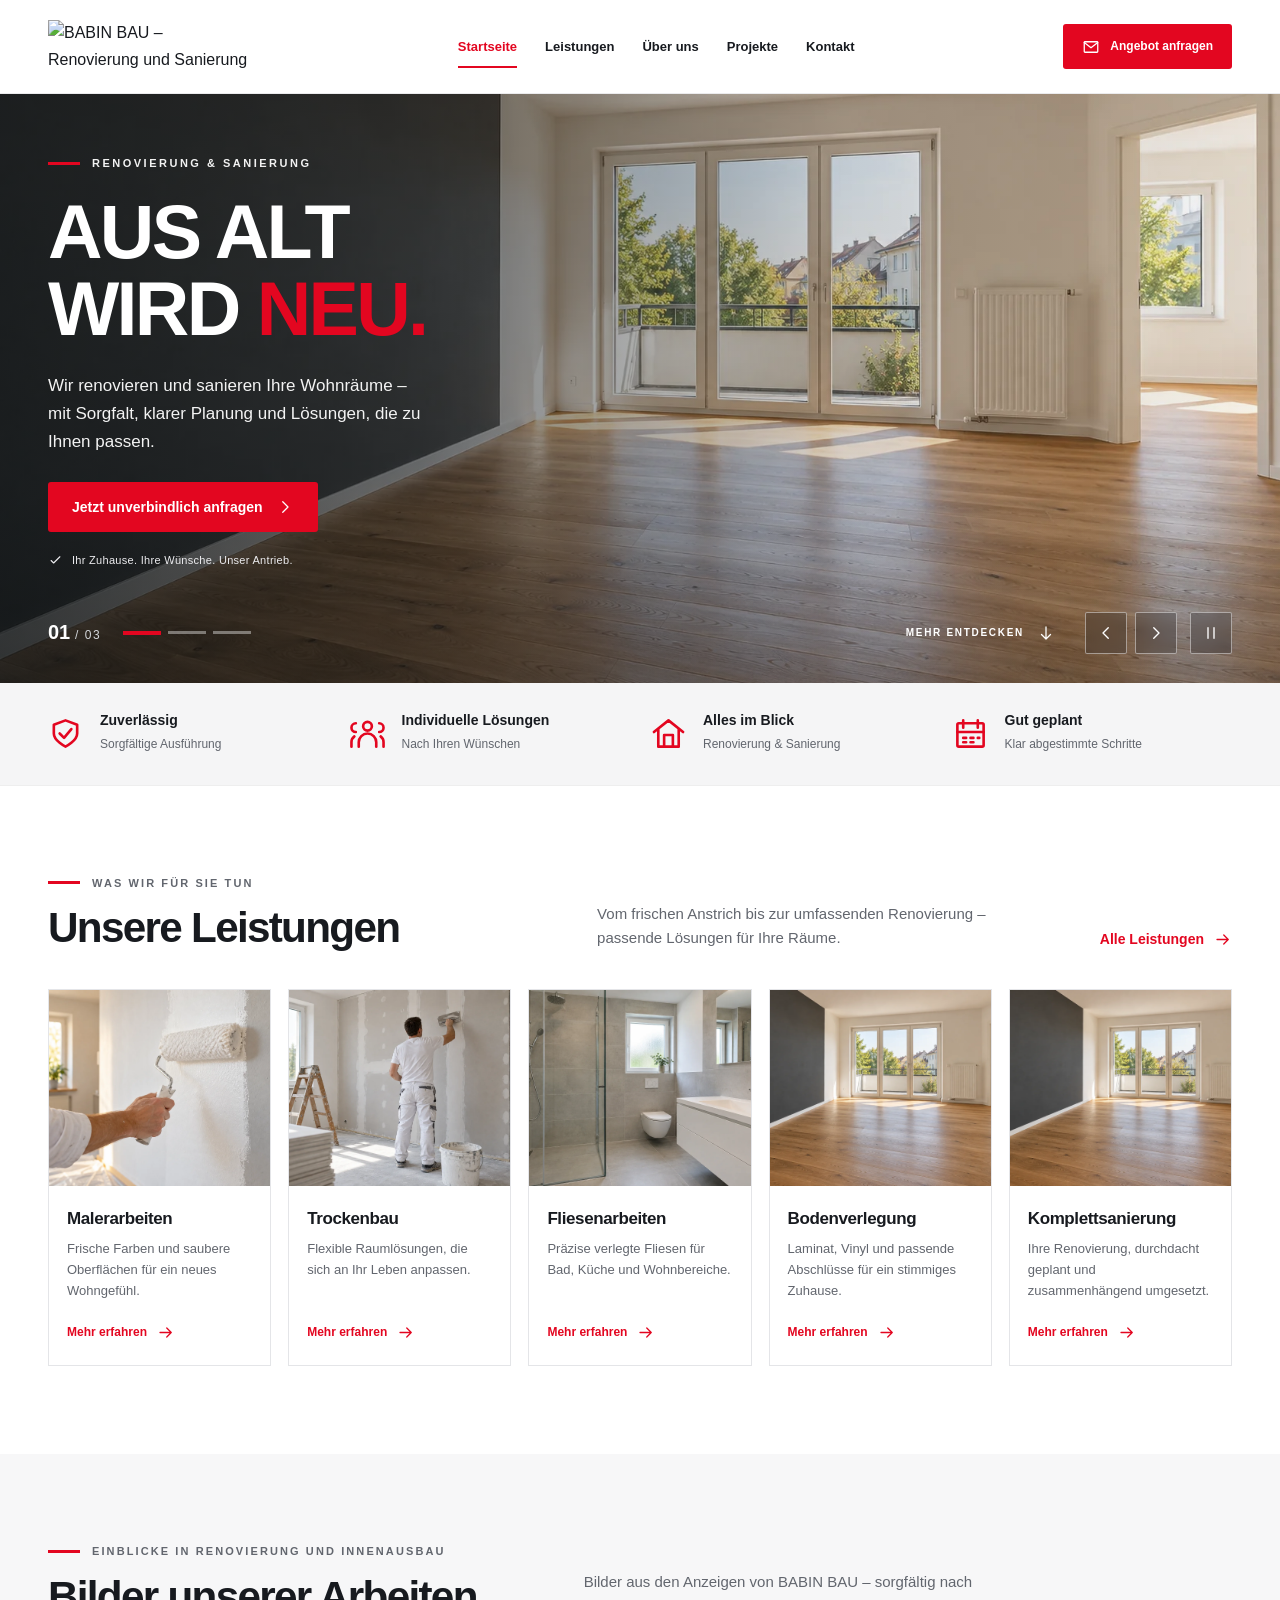
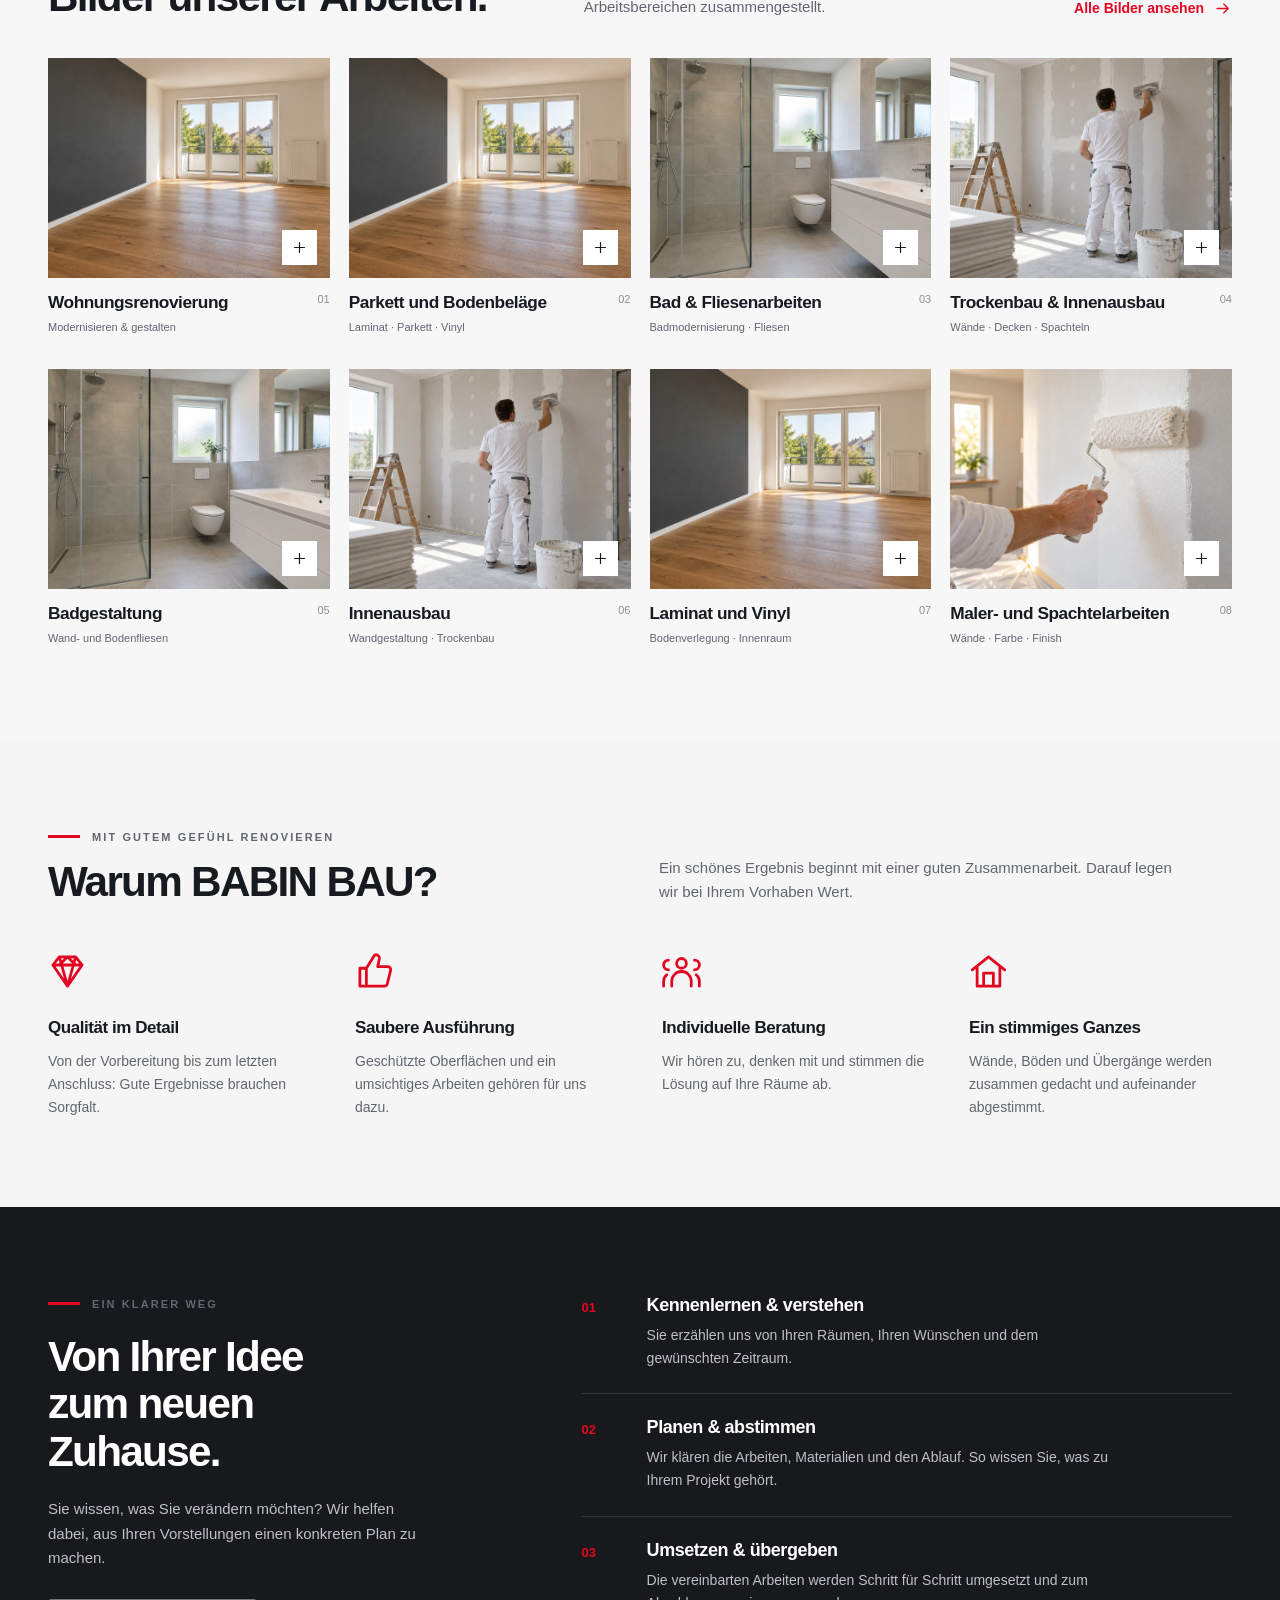
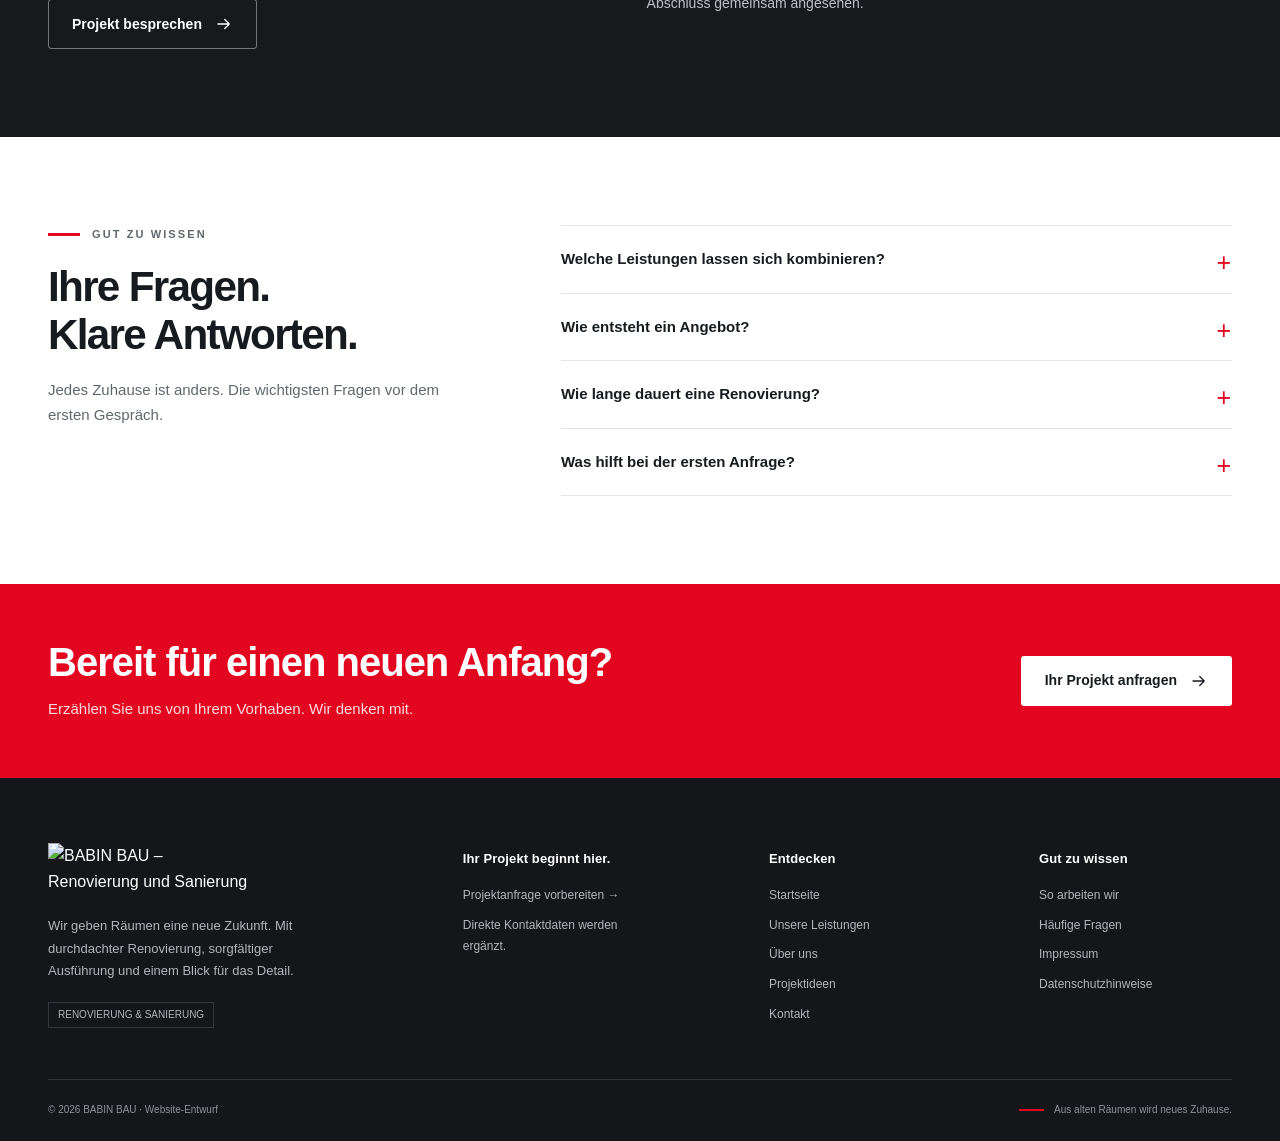
==== commit 9dae2bd1: "Add files via upload" ====
--- a/index.html
+++ b/index.html
@@ -1,7 +1,7 @@
 <!DOCTYPE html>
 
-<html lang="de"><head><meta charset="utf-8"/><meta content="width=device-width, initial-scale=1" name="viewport"/><meta content="#e30620" name="theme-color"/><meta content="noindex,nofollow" name="robots"/><title>Renovierung &amp; Sanierung | BABIN BAU</title><meta content="BABIN BAU – Malerarbeiten, Trockenbau, Fliesenarbeiten, Bodenverlegung und Komplettsanierung. Aus alten Räumen wird neues Zuhause." name="description"/><link href="https://babin-bau-renovierung.drym1.chatgpt.site/" rel="canonical"/><meta content="website" property="og:type"/><meta content="de_DE" property="og:locale"/><meta content="Renovierung &amp; Sanierung | BABIN BAU" property="og:title"/><meta content="BABIN BAU – Malerarbeiten, Trockenbau, Fliesenarbeiten, Bodenverlegung und Komplettsanierung. Aus alten Räumen wird neues Zuhause." property="og:description"/><meta content="https://babin-bau-renovierung.drym1.chatgpt.site/assets/hero.webp" property="og:image"/><link href="assets/favicon.svg" rel="icon" type="image/svg+xml"/><link href="assets/styles.css" rel="stylesheet"/><link href="assets/hero-slider.css" rel="stylesheet"/><script defer="" src="assets/hero-slider.js"></script><script defer="" src="assets/config.js"></script><script defer="" src="assets/app.js"></script><link href="assets/motion.css" rel="stylesheet"/><script defer="" src="assets/motion.js"></script></head><body id="top"><a class="skip-link" href="#main">Zum Inhalt springen</a><header class="site-header"><div class="container header-inner"><a aria-label="BABIN BAU – zur Startseite" class="brand" href="index.html"><img alt="BABIN BAU – Renovierung und Sanierung" height="86" src="assets/logo.svg" width="300"/></a><nav aria-label="Hauptnavigation" class="main-nav" id="main-navigation"><a aria-current="page" href="index.html">Startseite</a><a href="leistungen.html">Leistungen</a><a href="ueber-uns.html">Über uns</a><a href="projekte.html">Projekte</a><a href="kontakt.html">Kontakt</a><a class="btn btn-primary mobile-contact" href="kontakt.html">Angebot anfragen <svg aria-hidden="true" class="icon" viewbox="0 0 24 24"><path d="M4 12h15m-6-6 6 6-6 6"></path></svg></a></nav><a class="btn btn-primary header-cta" href="kontakt.html"><svg aria-hidden="true" class="icon" viewbox="0 0 24 24"><rect height="14" rx="1" width="18" x="3" y="5"></rect><path d="m3 6 9 7 9-7"></path></svg>Angebot anfragen</a><button aria-controls="main-navigation" aria-expanded="false" aria-label="Menü öffnen" class="menu-toggle" type="button"><span class="menu-icon" aria-hidden="true"><span></span><span></span><span></span></span></button></div></header><main id="main"><section aria-label="BABIN BAU – Unsere Leistungen" aria-roledescription="Karussell" class="hero hero-carousel" data-hero-carousel="" data-interval="3000" role="region"><h1 class="sr-only">BABIN BAU – Renovierung &amp; Sanierung</h1><div aria-live="off" class="hero-slides"><div aria-hidden="false" aria-label="1 von 3: Renovierung und Sanierung" aria-roledescription="Folie" class="hero-slide is-active" data-slide="0" id="hero-slide-1" role="group"><img alt="Frisch renovierte Wohnung mit warmem Holzfußboden und großen Fenstern" class="hero-image" decoding="async" fetchpriority="high" height="948" loading="eager" src="assets/hero.webp" width="1659"/><div class="container hero-content"><div class="hero-copy"><span class="eyebrow">Renovierung &amp; Sanierung</span><h2 class="hero-title">AUS ALT<br/>WIRD <span>NEU.</span></h2><p>Wir renovieren und sanieren Ihre Wohnräume – mit Sorgfalt, klarer Planung und Lösungen, die zu Ihnen passen.</p><div class="button-row"><a class="btn btn-primary" href="kontakt.html?leistung=komplettsanierung">Jetzt unverbindlich anfragen<svg aria-hidden="true" class="icon" viewbox="0 0 24 24"><path d="m9 5 7 7-7 7"></path></svg></a></div><div class="hero-note"><svg aria-hidden="true" class="icon" viewbox="0 0 24 24"><path d="m5 12 4 4L19 6"></path></svg>Ihr Zuhause. Ihre Wünsche. Unser Antrieb.</div></div></div></div><div aria-hidden="true" aria-label="2 von 3: Fliesen und Badgestaltung" aria-roledescription="Folie" class="hero-slide" data-slide="1" id="hero-slide-2" inert="" role="group"><img alt="Renoviertes Badezimmer mit gläserner Dusche, hellen Fliesen und Waschtisch" class="hero-image" decoding="async" fetchpriority="low" height="948" loading="eager" src="assets/hero-bath.webp" width="1659"/><div class="container hero-content"><div class="hero-copy"><span class="eyebrow">Fliesen &amp; Badgestaltung</span><h2 class="hero-title">IHR BAD.<br/><span>IHR STIL.</span></h2><p>Klare Linien, stimmige Fliesen und sorgfältige Details. Entdecken Sie neue Möglichkeiten für Ihr Badezimmer.</p><div class="button-row"><a class="btn btn-primary" href="kontakt.html?leistung=fliesenarbeiten">Ihr Bad neu gestalten<svg aria-hidden="true" class="icon" viewbox="0 0 24 24"><path d="m9 5 7 7-7 7"></path></svg></a></div><div class="hero-note"><svg aria-hidden="true" class="icon" viewbox="0 0 24 24"><path d="m5 12 4 4L19 6"></path></svg>Schöne Oberflächen. Saubere Übergänge.</div></div></div></div><div aria-hidden="true" aria-label="3 von 3: Malerarbeiten und Bodenverlegung" aria-roledescription="Folie" class="hero-slide" data-slide="2" id="hero-slide-3" inert="" role="group"><img alt="Heller Wohnraum mit neuer Wandfarbe, Eichenboden und weißen Flügeltüren" class="hero-image" decoding="async" fetchpriority="low" height="948" loading="eager" src="assets/hero-interior.webp" width="1659"/><div class="container hero-content"><div class="hero-copy"><span class="eyebrow">Malerarbeiten &amp; Bodenverlegung</span><h2 class="hero-title">RAUM FÜR<br/><span>NEUES.</span></h2><p>Frische Farben, warme Böden und ein ganz neues Wohngefühl. Wir bringen Ihre Vorstellungen in den Raum.</p><div class="button-row"><a class="btn btn-primary" href="kontakt.html?leistung=malerarbeiten">Veränderung starten<svg aria-hidden="true" class="icon" viewbox="0 0 24 24"><path d="m9 5 7 7-7 7"></path></svg></a></div><div class="hero-note"><svg aria-hidden="true" class="icon" viewbox="0 0 24 24"><path d="m5 12 4 4L19 6"></path></svg>Neue Farben. Neue Böden. Neue Perspektiven.</div></div></div></div></div><div class="container hero-controls" hidden=""><div class="hero-pagination"><span aria-hidden="true" class="hero-counter"><b data-slide-current="">01</b><span> / 03</span></span><div aria-label="Folie auswählen" class="hero-dots" role="group"><button aria-controls="hero-slide-1" aria-label="Folie 1: Renovierung und Sanierung" aria-pressed="true" class="hero-dot" data-slide-to="0" type="button"><span></span></button><button aria-controls="hero-slide-2" aria-label="Folie 2: Fliesen und Badgestaltung" aria-pressed="false" class="hero-dot" data-slide-to="1" type="button"><span></span></button><button aria-controls="hero-slide-3" aria-label="Folie 3: Malerarbeiten und Bodenverlegung" aria-pressed="false" class="hero-dot" data-slide-to="2" type="button"><span></span></button></div></div><div class="hero-controls-right"><a class="hero-discover" href="#leistungen">Mehr entdecken<svg aria-hidden="true" class="icon" viewbox="0 0 24 24"><path d="M12 4v16m-6-6 6 6 6-6"></path></svg></a><div class="hero-arrows"><button aria-label="Vorherige Folie" class="hero-control hero-prev" type="button"><svg aria-hidden="true" class="icon" viewbox="0 0 24 24"><path d="m9 5 7 7-7 7"></path></svg></button><button aria-label="Nächste Folie" class="hero-control hero-next" type="button"><svg aria-hidden="true" class="icon" viewbox="0 0 24 24"><path d="m9 5 7 7-7 7"></path></svg></button><button aria-label="Automatischen Wechsel pausieren" aria-pressed="false" class="hero-control hero-toggle" title="Automatischen Wechsel pausieren" type="button"><svg aria-hidden="true" class="icon pause-icon" viewbox="0 0 24 24"><path d="M8 5v14M16 5v14"></path></svg><svg aria-hidden="true" class="icon play-icon" viewbox="0 0 24 24"><path d="m8 4 12 8-12 8z"></path></svg></button></div></div></div><p aria-atomic="true" aria-live="polite" class="sr-only hero-announcement"></p></section>
+<html lang="de"><head><meta charset="utf-8"/><meta content="width=device-width, initial-scale=1" name="viewport"/><meta content="#e30620" name="theme-color"/><meta name="robots" content="index,follow,max-image-preview:large"/><title>Renovierung &amp; Sanierung | BABIN BAU</title><meta content="BABIN BAU – Malerarbeiten, Trockenbau, Fliesenarbeiten, Bodenverlegung und Komplettsanierung. Aus alten Räumen wird neues Zuhause." name="description"/><link rel="canonical" href="./"/><meta content="website" property="og:type"/><meta content="de_DE" property="og:locale"/><meta content="Renovierung &amp; Sanierung | BABIN BAU" property="og:title"/><meta content="BABIN BAU – Malerarbeiten, Trockenbau, Fliesenarbeiten, Bodenverlegung und Komplettsanierung. Aus alten Räumen wird neues Zuhause." property="og:description"/><meta property="og:image" content="assets/social-preview.jpg"/><meta property="og:image:type" content="image/jpeg"/><meta property="og:image:width" content="1200"/><meta property="og:image:height" content="630"/><meta property="og:image:alt" content="BABIN BAU – Renovierung &amp; Sanierung Logo"/><meta name="twitter:card" content="summary_large_image"/><meta name="twitter:image" content="assets/social-preview.jpg"/><link rel="image_src" href="assets/social-preview.jpg"/><link rel="icon" href="assets/favicon.svg" type="image/svg+xml"/><link rel="icon" href="assets/favicon-48.png" type="image/png" sizes="48x48"/><link rel="icon" href="assets/favicon-96.png" type="image/png" sizes="96x96"/><link rel="shortcut icon" href="favicon.ico" type="image/x-icon"/><link rel="apple-touch-icon" href="assets/apple-touch-icon.png" sizes="180x180"/><link href="assets/styles.css" rel="stylesheet"/><link href="assets/hero-slider.css" rel="stylesheet"/><script defer="" src="assets/hero-slider.js"></script><script defer="" src="assets/config.js"></script><script defer="" src="assets/app.js"></script><link href="assets/motion.css" rel="stylesheet"/><script defer="" src="assets/motion.js"></script></head><body id="top"><a class="skip-link" href="#main">Zum Inhalt springen</a><header class="site-header"><div class="container header-inner"><a aria-label="BABIN BAU – zur Startseite" class="brand" href="index.html"><img alt="BABIN BAU – Renovierung und Sanierung" height="86" src="assets/logo-header.png"/></a><nav aria-label="Hauptnavigation" class="main-nav" id="main-navigation"><a aria-current="page" href="index.html">Startseite</a><a href="leistungen.html">Leistungen</a><a href="ueber-uns.html">Über uns</a><a href="projekte.html">Projekte</a><a href="kontakt.html">Kontakt</a><a class="btn btn-primary mobile-contact" href="kontakt.html">Angebot anfragen <svg aria-hidden="true" class="icon" viewbox="0 0 24 24"><path d="M4 12h15m-6-6 6 6-6 6"></path></svg></a></nav><a class="btn btn-primary header-cta" href="kontakt.html"><svg aria-hidden="true" class="icon" viewbox="0 0 24 24"><rect height="14" rx="1" width="18" x="3" y="5"></rect><path d="m3 6 9 7 9-7"></path></svg>Angebot anfragen</a><button aria-controls="main-navigation" aria-expanded="false" aria-label="Menü öffnen" class="menu-toggle" type="button"><span class="menu-icon" aria-hidden="true"><span></span><span></span><span></span></span></button></div></header><main id="main"><section aria-label="BABIN BAU – Unsere Leistungen" aria-roledescription="Karussell" class="hero hero-carousel" data-hero-carousel="" data-interval="3000" role="region"><h1 class="sr-only">BABIN BAU – Renovierung &amp; Sanierung</h1><div aria-live="off" class="hero-slides"><div aria-hidden="false" aria-label="1 von 3: Renovierung und Sanierung" aria-roledescription="Folie" class="hero-slide is-active" data-slide="0" id="hero-slide-1" role="group"><img alt="Frisch renovierte Wohnung mit warmem Holzfußboden und großen Fenstern" class="hero-image" decoding="async" fetchpriority="high" height="948" loading="eager" src="assets/hero.webp" width="1659"/><div class="container hero-content"><div class="hero-copy"><span class="eyebrow">Renovierung &amp; Sanierung</span><h2 class="hero-title">AUS ALT<br/>WIRD <span>NEU.</span></h2><p>Wir renovieren und sanieren Ihre Wohnräume – mit Sorgfalt, klarer Planung und Lösungen, die zu Ihnen passen.</p><div class="button-row"><a class="btn btn-primary" href="kontakt.html?leistung=komplettsanierung">Jetzt unverbindlich anfragen<svg aria-hidden="true" class="icon" viewbox="0 0 24 24"><path d="m9 5 7 7-7 7"></path></svg></a></div><div class="hero-note"><svg aria-hidden="true" class="icon" viewbox="0 0 24 24"><path d="m5 12 4 4L19 6"></path></svg>Ihr Zuhause. Ihre Wünsche. Unser Antrieb.</div></div></div></div><div aria-hidden="true" aria-label="2 von 3: Fliesen und Badgestaltung" aria-roledescription="Folie" class="hero-slide" data-slide="1" id="hero-slide-2" inert="" role="group"><img alt="Renoviertes Badezimmer mit gläserner Dusche, hellen Fliesen und Waschtisch" class="hero-image" decoding="async" fetchpriority="low" height="948" loading="eager" src="assets/hero-bath.webp" width="1659"/><div class="container hero-content"><div class="hero-copy"><span class="eyebrow">Fliesen &amp; Badgestaltung</span><h2 class="hero-title">IHR BAD.<br/><span>IHR STIL.</span></h2><p>Klare Linien, stimmige Fliesen und sorgfältige Details. Entdecken Sie neue Möglichkeiten für Ihr Badezimmer.</p><div class="button-row"><a class="btn btn-primary" href="kontakt.html?leistung=fliesenarbeiten">Ihr Bad neu gestalten<svg aria-hidden="true" class="icon" viewbox="0 0 24 24"><path d="m9 5 7 7-7 7"></path></svg></a></div><div class="hero-note"><svg aria-hidden="true" class="icon" viewbox="0 0 24 24"><path d="m5 12 4 4L19 6"></path></svg>Schöne Oberflächen. Saubere Übergänge.</div></div></div></div><div aria-hidden="true" aria-label="3 von 3: Malerarbeiten und Bodenverlegung" aria-roledescription="Folie" class="hero-slide" data-slide="2" id="hero-slide-3" inert="" role="group"><img alt="Heller Wohnraum mit neuer Wandfarbe, Eichenboden und weißen Flügeltüren" class="hero-image" decoding="async" fetchpriority="low" height="948" loading="eager" src="assets/hero-interior.webp" width="1659"/><div class="container hero-content"><div class="hero-copy"><span class="eyebrow">Malerarbeiten &amp; Bodenverlegung</span><h2 class="hero-title">RAUM FÜR<br/><span>NEUES.</span></h2><p>Frische Farben, warme Böden und ein ganz neues Wohngefühl. Wir bringen Ihre Vorstellungen in den Raum.</p><div class="button-row"><a class="btn btn-primary" href="kontakt.html?leistung=malerarbeiten">Veränderung starten<svg aria-hidden="true" class="icon" viewbox="0 0 24 24"><path d="m9 5 7 7-7 7"></path></svg></a></div><div class="hero-note"><svg aria-hidden="true" class="icon" viewbox="0 0 24 24"><path d="m5 12 4 4L19 6"></path></svg>Neue Farben. Neue Böden. Neue Perspektiven.</div></div></div></div></div><div class="container hero-controls" hidden=""><div class="hero-pagination"><span aria-hidden="true" class="hero-counter"><b data-slide-current="">01</b><span> / 03</span></span><div aria-label="Folie auswählen" class="hero-dots" role="group"><button aria-controls="hero-slide-1" aria-label="Folie 1: Renovierung und Sanierung" aria-pressed="true" class="hero-dot" data-slide-to="0" type="button"><span></span></button><button aria-controls="hero-slide-2" aria-label="Folie 2: Fliesen und Badgestaltung" aria-pressed="false" class="hero-dot" data-slide-to="1" type="button"><span></span></button><button aria-controls="hero-slide-3" aria-label="Folie 3: Malerarbeiten und Bodenverlegung" aria-pressed="false" class="hero-dot" data-slide-to="2" type="button"><span></span></button></div></div><div class="hero-controls-right"><a class="hero-discover" href="#leistungen">Mehr entdecken<svg aria-hidden="true" class="icon" viewbox="0 0 24 24"><path d="M12 4v16m-6-6 6 6 6-6"></path></svg></a><div class="hero-arrows"><button aria-label="Vorherige Folie" class="hero-control hero-prev" type="button"><svg aria-hidden="true" class="icon" viewbox="0 0 24 24"><path d="m9 5 7 7-7 7"></path></svg></button><button aria-label="Nächste Folie" class="hero-control hero-next" type="button"><svg aria-hidden="true" class="icon" viewbox="0 0 24 24"><path d="m9 5 7 7-7 7"></path></svg></button><button aria-label="Automatischen Wechsel pausieren" aria-pressed="false" class="hero-control hero-toggle" title="Automatischen Wechsel pausieren" type="button"><svg aria-hidden="true" class="icon pause-icon" viewbox="0 0 24 24"><path d="M8 5v14M16 5v14"></path></svg><svg aria-hidden="true" class="icon play-icon" viewbox="0 0 24 24"><path d="m8 4 12 8-12 8z"></path></svg></button></div></div></div><p aria-atomic="true" aria-live="polite" class="sr-only hero-announcement"></p></section>
 <div class="promise-bar"><div class="container promise-grid"><div class="promise"><svg aria-hidden="true" class="icon" viewbox="0 0 24 24"><path d="m12 3 8 3v6c0 5-8 9-8 9s-8-4-8-9V6z"></path><path d="m8 12 3 3 5-6"></path></svg><div><strong>Zuverlässig</strong><small>Sorgfältige Ausführung</small></div></div><div class="promise"><svg aria-hidden="true" class="icon" viewbox="0 0 24 24"><circle cx="12" cy="7" r="3"></circle><path d="M6 21v-3a6 6 0 0 1 12 0v3M4 5a3 3 0 0 0 0 6m16-6a3 3 0 0 1 0 6M3 14a5 5 0 0 0-2 4v3m20-7a5 5 0 0 1 2 4v3"></path></svg><div><strong>Individuelle Lösungen</strong><small>Nach Ihren Wünschen</small></div></div><div class="promise"><svg aria-hidden="true" class="icon" viewbox="0 0 24 24"><path d="m2 11 10-8 10 8M5 9v12h14V9M9 21v-8h6v8"></path></svg><div><strong>Alles im Blick</strong><small>Renovierung &amp; Sanierung</small></div></div><div class="promise"><svg aria-hidden="true" class="icon" viewbox="0 0 24 24"><rect height="16" rx="1" width="18" x="3" y="5"></rect><path d="M7 3v5m10-5v5M3 11h18m-14 4h2m3 0h2m3 0h1M7 18h2m3 0h2"></path></svg><div><strong>Gut geplant</strong><small>Klar abgestimmte Schritte</small></div></div></div></div>
-<section class="section" id="leistungen"><div class="container"><div class="section-head"><div><span class="eyebrow">Was wir für Sie tun</span><h2>Unsere Leistungen</h2></div><p>Vom frischen Anstrich bis zur umfassenden Renovierung – passende Lösungen für Ihre Räume.</p><a class="text-link" href="leistungen.html">Alle Leistungen<svg aria-hidden="true" class="icon" viewbox="0 0 24 24"><path d="M4 12h15m-6-6 6 6-6 6"></path></svg></a></div><div class="services-grid"><article class="service-card"><a aria-hidden="true" class="card-photo" href="malerarbeiten.html" tabindex="-1"><img alt="BABIN BAU – Foto zu Malerarbeiten aus den Firmenanzeigen" data-fallback-src="assets/painting.webp" data-remote-src="https://img.kleinanzeigen.de/api/v1/prod-ads/images/b6/b6efa81e-6d5e-4fda-901d-4bba9e14c8ef?rule=%24_59.AUTO" decoding="async" loading="lazy" referrerpolicy="no-referrer" src="assets/painting.webp"/></a><div class="card-body"><h3><a href="malerarbeiten.html">Malerarbeiten</a></h3><p>Frische Farben und saubere Oberflächen für ein neues Wohngefühl.</p><a class="text-link" href="malerarbeiten.html">Mehr erfahren<svg aria-hidden="true" class="icon" viewbox="0 0 24 24"><path d="M4 12h15m-6-6 6 6-6 6"></path></svg></a></div></article><article class="service-card"><a aria-hidden="true" class="card-photo" href="trockenbau.html" tabindex="-1"><img alt="BABIN BAU – Foto zu Trockenbau aus den Firmenanzeigen" data-fallback-src="assets/drywall.webp" data-remote-src="https://img.kleinanzeigen.de/api/v1/prod-ads/images/00/00e44f42-0599-4bf8-a18b-f530e2aaf91b?rule=%24_59.AUTO" decoding="async" loading="lazy" referrerpolicy="no-referrer" src="assets/drywall.webp"/></a><div class="card-body"><h3><a href="trockenbau.html">Trockenbau</a></h3><p>Flexible Raumlösungen, die sich an Ihr Leben anpassen.</p><a class="text-link" href="trockenbau.html">Mehr erfahren<svg aria-hidden="true" class="icon" viewbox="0 0 24 24"><path d="M4 12h15m-6-6 6 6-6 6"></path></svg></a></div></article><article class="service-card"><a aria-hidden="true" class="card-photo" href="fliesenarbeiten.html" tabindex="-1"><img alt="BABIN BAU – Foto zu Fliesenarbeiten aus den Firmenanzeigen" data-fallback-src="assets/bathroom.webp" data-remote-src="https://img.kleinanzeigen.de/api/v1/prod-ads/images/d2/d2ec4940-5b46-4478-92a0-dfd5f2471427?rule=%24_59.AUTO" decoding="async" loading="lazy" referrerpolicy="no-referrer" src="assets/bathroom.webp"/></a><div class="card-body"><h3><a href="fliesenarbeiten.html">Fliesenarbeiten</a></h3><p>Präzise verlegte Fliesen für Bad, Küche und Wohnbereiche.</p><a class="text-link" href="fliesenarbeiten.html">Mehr erfahren<svg aria-hidden="true" class="icon" viewbox="0 0 24 24"><path d="M4 12h15m-6-6 6 6-6 6"></path></svg></a></div></article><article class="service-card"><a aria-hidden="true" class="card-photo" href="bodenverlegung.html" tabindex="-1"><img alt="BABIN BAU – Foto zu Bodenverlegung aus den Firmenanzeigen" data-fallback-src="assets/hero.webp" data-remote-src="https://img.kleinanzeigen.de/api/v1/prod-ads/images/15/154421c1-b256-4cc1-9aed-7dcbd8761754?rule=%24_59.AUTO" decoding="async" loading="lazy" referrerpolicy="no-referrer" src="assets/hero.webp" style="object-position:65% 65%"/></a><div class="card-body"><h3><a href="bodenverlegung.html">Bodenverlegung</a></h3><p>Laminat, Vinyl und passende Abschlüsse für ein stimmiges Zuhause.</p><a class="text-link" href="bodenverlegung.html">Mehr erfahren<svg aria-hidden="true" class="icon" viewbox="0 0 24 24"><path d="M4 12h15m-6-6 6 6-6 6"></path></svg></a></div></article><article class="service-card"><a aria-hidden="true" class="card-photo" href="komplettsanierung.html" tabindex="-1"><img alt="BABIN BAU – Foto zu Komplettsanierung aus den Firmenanzeigen" data-fallback-src="assets/hero.webp" data-remote-src="https://img.kleinanzeigen.de/api/v1/prod-ads/images/ec/ec85100f-ef8c-4dc4-b5b8-d96bf6b40166?rule=%24_59.AUTO" decoding="async" loading="lazy" referrerpolicy="no-referrer" src="assets/hero.webp"/></a><div class="card-body"><h3><a href="komplettsanierung.html">Komplettsanierung</a></h3><p>Ihre Renovierung, durchdacht geplant und zusammenhängend umgesetzt.</p><a class="text-link" href="komplettsanierung.html">Mehr erfahren<svg aria-hidden="true" class="icon" viewbox="0 0 24 24"><path d="M4 12h15m-6-6 6 6-6 6"></path></svg></a></div></article></div></div></section><section class="section homepage-photo-gallery" id="einblicke"><div class="container"><div class="section-head"><div><span class="eyebrow">Einblicke in Renovierung und Innenausbau</span><h2>Bilder unserer Arbeiten.</h2></div><p>Bilder aus den Anzeigen von BABIN BAU – sorgfältig nach Arbeitsbereichen zusammengestellt.</p><a class="text-link" href="projekte.html">Alle Bilder ansehen<svg aria-hidden="true" class="icon" viewbox="0 0 24 24"><path d="M4 12h15m-6-6 6 6-6 6"></path></svg></a></div><div class="projects-grid"><button aria-label="Bild öffnen: Wohnungsrenovierung" class="project-card" data-category="wohnen" data-description="Foto aus der entsprechenden BABIN BAU Anzeige auf Kleinanzeigen. Sprechen Sie uns für Ihr eigenes Vorhaben und passende Lösungen an." data-image="https://img.kleinanzeigen.de/api/v1/prod-ads/images/ec/ec85100f-ef8c-4dc4-b5b8-d96bf6b40166?rule=%24_59.AUTO" data-image-fallback="assets/hero.webp" data-project="" data-service="komplettsanierung" data-title="Wohnungsrenovierung" type="button"><div class="project-image"><img alt="BABIN BAU – Wohnungsrenovierung" data-fallback-src="assets/hero.webp" data-remote-src="https://img.kleinanzeigen.de/api/v1/prod-ads/images/ec/ec85100f-ef8c-4dc4-b5b8-d96bf6b40166?rule=%24_59.AUTO" decoding="async" loading="lazy" referrerpolicy="no-referrer" src="assets/hero.webp"/><span class="project-plus"><svg aria-hidden="true" class="icon" viewbox="0 0 24 24"><path d="M12 5v14M5 12h14"></path></svg></span></div><div class="project-meta"><div><h3>Wohnungsrenovierung</h3><p>Modernisieren &amp; gestalten</p></div><span class="project-number">01</span></div></button><button aria-label="Bild öffnen: Parkett und Bodenbeläge" class="project-card" data-category="boden" data-description="Foto aus der entsprechenden BABIN BAU Anzeige auf Kleinanzeigen. Sprechen Sie uns für Ihr eigenes Vorhaben und passende Lösungen an." data-image="https://img.kleinanzeigen.de/api/v1/prod-ads/images/15/154421c1-b256-4cc1-9aed-7dcbd8761754?rule=%24_59.AUTO" data-image-fallback="assets/hero.webp" data-project="" data-service="bodenverlegung" data-title="Parkett und Bodenbeläge" type="button"><div class="project-image"><img alt="BABIN BAU – Parkett und Bodenbeläge" data-fallback-src="assets/hero.webp" data-remote-src="https://img.kleinanzeigen.de/api/v1/prod-ads/images/15/154421c1-b256-4cc1-9aed-7dcbd8761754?rule=%24_59.AUTO" decoding="async" loading="lazy" referrerpolicy="no-referrer" src="assets/hero.webp"/><span class="project-plus"><svg aria-hidden="true" class="icon" viewbox="0 0 24 24"><path d="M12 5v14M5 12h14"></path></svg></span></div><div class="project-meta"><div><h3>Parkett und Bodenbeläge</h3><p>Laminat · Parkett · Vinyl</p></div><span class="project-number">02</span></div></button><button aria-label="Bild öffnen: Bad &amp; Fliesenarbeiten" class="project-card" data-category="bad" data-description="Foto aus der entsprechenden BABIN BAU Anzeige auf Kleinanzeigen. Sprechen Sie uns für Ihr eigenes Vorhaben und passende Lösungen an." data-image="https://img.kleinanzeigen.de/api/v1/prod-ads/images/d2/d2ec4940-5b46-4478-92a0-dfd5f2471427?rule=%24_59.AUTO" data-image-fallback="assets/bathroom.webp" data-project="" data-service="fliesenarbeiten" data-title="Bad &amp; Fliesenarbeiten" type="button"><div class="project-image"><img alt="BABIN BAU – Bad &amp; Fliesenarbeiten" data-fallback-src="assets/bathroom.webp" data-remote-src="https://img.kleinanzeigen.de/api/v1/prod-ads/images/d2/d2ec4940-5b46-4478-92a0-dfd5f2471427?rule=%24_59.AUTO" decoding="async" loading="lazy" referrerpolicy="no-referrer" src="assets/bathroom.webp"/><span class="project-plus"><svg aria-hidden="true" class="icon" viewbox="0 0 24 24"><path d="M12 5v14M5 12h14"></path></svg></span></div><div class="project-meta"><div><h3>Bad &amp; Fliesenarbeiten</h3><p>Badmodernisierung · Fliesen</p></div><span class="project-number">03</span></div></button><button aria-label="Bild öffnen: Trockenbau &amp; Innenausbau" class="project-card" data-category="ausbau" data-description="Foto aus der entsprechenden BABIN BAU Anzeige auf Kleinanzeigen. Sprechen Sie uns für Ihr eigenes Vorhaben und passende Lösungen an." data-image="https://img.kleinanzeigen.de/api/v1/prod-ads/images/00/00e44f42-0599-4bf8-a18b-f530e2aaf91b?rule=%24_59.AUTO" data-image-fallback="assets/drywall.webp" data-project="" data-service="trockenbau" data-title="Trockenbau &amp; Innenausbau" type="button"><div class="project-image"><img alt="BABIN BAU – Trockenbau &amp; Innenausbau" data-fallback-src="assets/drywall.webp" data-remote-src="https://img.kleinanzeigen.de/api/v1/prod-ads/images/00/00e44f42-0599-4bf8-a18b-f530e2aaf91b?rule=%24_59.AUTO" decoding="async" loading="lazy" referrerpolicy="no-referrer" src="assets/drywall.webp"/><span class="project-plus"><svg aria-hidden="true" class="icon" viewbox="0 0 24 24"><path d="M12 5v14M5 12h14"></path></svg></span></div><div class="project-meta"><div><h3>Trockenbau &amp; Innenausbau</h3><p>Wände · Decken · Spachteln</p></div><span class="project-number">04</span></div></button><button aria-label="Bild öffnen: Badgestaltung" class="project-card" data-category="bad" data-description="Foto aus der entsprechenden BABIN BAU Anzeige auf Kleinanzeigen. Sprechen Sie uns für Ihr eigenes Vorhaben und passende Lösungen an." data-image="https://img.kleinanzeigen.de/api/v1/prod-ads/images/ca/ca593271-558f-4f81-bf2e-36c4493c7c4c?rule=%24_59.AUTO" data-image-fallback="assets/bathroom.webp" data-project="" data-service="fliesenarbeiten" data-title="Badgestaltung" type="button"><div class="project-image"><img alt="BABIN BAU – Badgestaltung" data-fallback-src="assets/bathroom.webp" data-remote-src="https://img.kleinanzeigen.de/api/v1/prod-ads/images/ca/ca593271-558f-4f81-bf2e-36c4493c7c4c?rule=%24_59.AUTO" decoding="async" loading="lazy" referrerpolicy="no-referrer" src="assets/bathroom.webp"/><span class="project-plus"><svg aria-hidden="true" class="icon" viewbox="0 0 24 24"><path d="M12 5v14M5 12h14"></path></svg></span></div><div class="project-meta"><div><h3>Badgestaltung</h3><p>Wand- und Bodenfliesen</p></div><span class="project-number">05</span></div></button><button aria-label="Bild öffnen: Innenausbau" class="project-card" data-category="ausbau" data-description="Foto aus der entsprechenden BABIN BAU Anzeige auf Kleinanzeigen. Sprechen Sie uns für Ihr eigenes Vorhaben und passende Lösungen an." data-image="https://img.kleinanzeigen.de/api/v1/prod-ads/images/9c/9ced49cc-1453-426a-a23b-0076db4ae6ff?rule=%24_59.AUTO" data-image-fallback="assets/drywall.webp" data-project="" data-service="trockenbau" data-title="Innenausbau" type="button"><div class="project-image"><img alt="BABIN BAU – Innenausbau" data-fallback-src="assets/drywall.webp" data-remote-src="https://img.kleinanzeigen.de/api/v1/prod-ads/images/9c/9ced49cc-1453-426a-a23b-0076db4ae6ff?rule=%24_59.AUTO" decoding="async" loading="lazy" referrerpolicy="no-referrer" src="assets/drywall.webp"/><span class="project-plus"><svg aria-hidden="true" class="icon" viewbox="0 0 24 24"><path d="M12 5v14M5 12h14"></path></svg></span></div><div class="project-meta"><div><h3>Innenausbau</h3><p>Wandgestaltung · Trockenbau</p></div><span class="project-number">06</span></div></button><button aria-label="Bild öffnen: Laminat und Vinyl" class="project-card" data-category="boden" data-description="Foto aus der entsprechenden BABIN BAU Anzeige auf Kleinanzeigen. Sprechen Sie uns für Ihr eigenes Vorhaben und passende Lösungen an." data-image="https://img.kleinanzeigen.de/api/v1/prod-ads/images/db/dbdc2962-3db1-42cd-92a9-ced1665d9dfe?rule=%24_59.AUTO" data-image-fallback="assets/hero.webp" data-project="" data-service="bodenverlegung" data-title="Laminat und Vinyl" type="button"><div class="project-image"><img alt="BABIN BAU – Laminat und Vinyl" data-fallback-src="assets/hero.webp" data-remote-src="https://img.kleinanzeigen.de/api/v1/prod-ads/images/db/dbdc2962-3db1-42cd-92a9-ced1665d9dfe?rule=%24_59.AUTO" decoding="async" loading="lazy" referrerpolicy="no-referrer" src="assets/hero.webp"/><span class="project-plus"><svg aria-hidden="true" class="icon" viewbox="0 0 24 24"><path d="M12 5v14M5 12h14"></path></svg></span></div><div class="project-meta"><div><h3>Laminat und Vinyl</h3><p>Bodenverlegung · Innenraum</p></div><span class="project-number">07</span></div></button><button aria-label="Bild öffnen: Maler- und Spachtelarbeiten" class="project-card" data-category="wohnen" data-description="Foto aus der entsprechenden BABIN BAU Anzeige auf Kleinanzeigen. Sprechen Sie uns für Ihr eigenes Vorhaben und passende Lösungen an." data-image="https://img.kleinanzeigen.de/api/v1/prod-ads/images/b6/b6efa81e-6d5e-4fda-901d-4bba9e14c8ef?rule=%24_59.AUTO" data-image-fallback="assets/painting.webp" data-project="" data-service="malerarbeiten" data-title="Maler- und Spachtelarbeiten" type="button"><div class="project-image"><img alt="BABIN BAU – Maler- und Spachtelarbeiten" data-fallback-src="assets/painting.webp" data-remote-src="https://img.kleinanzeigen.de/api/v1/prod-ads/images/b6/b6efa81e-6d5e-4fda-901d-4bba9e14c8ef?rule=%24_59.AUTO" decoding="async" loading="lazy" referrerpolicy="no-referrer" src="assets/painting.webp"/><span class="project-plus"><svg aria-hidden="true" class="icon" viewbox="0 0 24 24"><path d="M12 5v14M5 12h14"></path></svg></span></div><div class="project-meta"><div><h3>Maler- und Spachtelarbeiten</h3><p>Wände · Farbe · Finish</p></div><span class="project-number">08</span></div></button></div><p class="image-note">Bilder aus den <a href="https://www.kleinanzeigen.de/pro/babin-bau" rel="noopener noreferrer" target="_blank">BABIN BAU Anzeigen auf Kleinanzeigen</a>. Die Motive zeigen Angebote und Einblicke, nicht zwingend abgeschlossene Kundenprojekte.</p></div></section>
+<section class="section" id="leistungen"><div class="container"><div class="section-head"><div><span class="eyebrow">Was wir für Sie tun</span><h2>Unsere Leistungen</h2></div><p>Vom frischen Anstrich bis zur umfassenden Renovierung – passende Lösungen für Ihre Räume.</p><a class="text-link" href="leistungen.html">Alle Leistungen<svg aria-hidden="true" class="icon" viewbox="0 0 24 24"><path d="M4 12h15m-6-6 6 6-6 6"></path></svg></a></div><div class="services-grid"><article class="service-card"><a aria-hidden="true" class="card-photo" href="malerarbeiten.html" tabindex="-1"><img alt="BABIN BAU – Foto zu Malerarbeiten aus den Firmenanzeigen" data-fallback-src="assets/painting.webp" data-remote-src="https://img.kleinanzeigen.de/api/v1/prod-ads/images/b6/b6efa81e-6d5e-4fda-901d-4bba9e14c8ef?rule=%24_59.AUTO" decoding="async" loading="lazy" referrerpolicy="no-referrer" src="assets/painting.webp"/></a><div class="card-body"><h3><a href="malerarbeiten.html">Malerarbeiten</a></h3><p>Frische Farben und saubere Oberflächen für ein neues Wohngefühl.</p><a class="text-link" href="malerarbeiten.html">Mehr erfahren<svg aria-hidden="true" class="icon" viewbox="0 0 24 24"><path d="M4 12h15m-6-6 6 6-6 6"></path></svg></a></div></article><article class="service-card"><a aria-hidden="true" class="card-photo" href="trockenbau.html" tabindex="-1"><img alt="BABIN BAU – Foto zu Trockenbau aus den Firmenanzeigen" data-fallback-src="assets/drywall.webp" data-remote-src="https://img.kleinanzeigen.de/api/v1/prod-ads/images/00/00e44f42-0599-4bf8-a18b-f530e2aaf91b?rule=%24_59.AUTO" decoding="async" loading="lazy" referrerpolicy="no-referrer" src="assets/drywall.webp"/></a><div class="card-body"><h3><a href="trockenbau.html">Trockenbau</a></h3><p>Flexible Raumlösungen, die sich an Ihr Leben anpassen.</p><a class="text-link" href="trockenbau.html">Mehr erfahren<svg aria-hidden="true" class="icon" viewbox="0 0 24 24"><path d="M4 12h15m-6-6 6 6-6 6"></path></svg></a></div></article><article class="service-card"><a aria-hidden="true" class="card-photo" href="fliesenarbeiten.html" tabindex="-1"><img alt="BABIN BAU – Foto zu Fliesenarbeiten aus den Firmenanzeigen" data-fallback-src="assets/bathroom.webp" data-remote-src="https://img.kleinanzeigen.de/api/v1/prod-ads/images/d2/d2ec4940-5b46-4478-92a0-dfd5f2471427?rule=%24_59.AUTO" decoding="async" loading="lazy" referrerpolicy="no-referrer" src="assets/bathroom.webp"/></a><div class="card-body"><h3><a href="fliesenarbeiten.html">Fliesenarbeiten</a></h3><p>Präzise verlegte Fliesen für Bad, Küche und Wohnbereiche.</p><a class="text-link" href="fliesenarbeiten.html">Mehr erfahren<svg aria-hidden="true" class="icon" viewbox="0 0 24 24"><path d="M4 12h15m-6-6 6 6-6 6"></path></svg></a></div></article><article class="service-card"><a aria-hidden="true" class="card-photo" href="bodenverlegung.html" tabindex="-1"><img alt="BABIN BAU – Foto zu Bodenverlegung aus den Firmenanzeigen" data-fallback-src="assets/hero.webp" data-remote-src="https://img.kleinanzeigen.de/api/v1/prod-ads/images/15/154421c1-b256-4cc1-9aed-7dcbd8761754?rule=%24_59.AUTO" decoding="async" loading="lazy" referrerpolicy="no-referrer" src="assets/hero.webp" style="object-position:65% 65%"/></a><div class="card-body"><h3><a href="bodenverlegung.html">Bodenverlegung</a></h3><p>Laminat, Vinyl und passende Abschlüsse für ein stimmiges Zuhause.</p><a class="text-link" href="bodenverlegung.html">Mehr erfahren<svg aria-hidden="true" class="icon" viewbox="0 0 24 24"><path d="M4 12h15m-6-6 6 6-6 6"></path></svg></a></div></article><article class="service-card"><a aria-hidden="true" class="card-photo" href="komplettsanierung.html" tabindex="-1"><img alt="BABIN BAU – Foto zu Komplettsanierung aus den Firmenanzeigen" data-fallback-src="assets/hero.webp" data-remote-src="https://img.kleinanzeigen.de/api/v1/prod-ads/images/ec/ec85100f-ef8c-4dc4-b5b8-d96bf6b40166?rule=%24_59.AUTO" decoding="async" loading="lazy" referrerpolicy="no-referrer" src="assets/hero.webp"/></a><div class="card-body"><h3><a href="komplettsanierung.html">Komplettsanierung</a></h3><p>Ihre Renovierung, durchdacht geplant und zusammenhängend umgesetzt.</p><a class="text-link" href="komplettsanierung.html">Mehr erfahren<svg aria-hidden="true" class="icon" viewbox="0 0 24 24"><path d="M4 12h15m-6-6 6 6-6 6"></path></svg></a></div></article></div></div></section><section class="section homepage-photo-gallery" id="einblicke"><div class="container"><div class="section-head"><div><span class="eyebrow">Einblicke in Renovierung und Innenausbau</span><h2>Bilder unserer Arbeiten.</h2></div><p>Bilder aus den Anzeigen von BABIN BAU – sorgfältig nach Arbeitsbereichen zusammengestellt.</p><a class="text-link" href="projekte.html">Alle Bilder ansehen<svg aria-hidden="true" class="icon" viewbox="0 0 24 24"><path d="M4 12h15m-6-6 6 6-6 6"></path></svg></a></div><div class="projects-grid"><button aria-label="Bild öffnen: Wohnungsrenovierung" class="project-card" data-category="wohnen" data-description="Foto aus der entsprechenden BABIN BAU Anzeige auf Kleinanzeigen. Sprechen Sie uns für Ihr eigenes Vorhaben und passende Lösungen an." data-image="https://img.kleinanzeigen.de/api/v1/prod-ads/images/ec/ec85100f-ef8c-4dc4-b5b8-d96bf6b40166?rule=%24_59.AUTO" data-image-fallback="assets/hero.webp" data-project="" data-service="komplettsanierung" data-title="Wohnungsrenovierung" type="button"><div class="project-image"><img alt="BABIN BAU – Wohnungsrenovierung" data-fallback-src="assets/hero.webp" data-remote-src="https://img.kleinanzeigen.de/api/v1/prod-ads/images/ec/ec85100f-ef8c-4dc4-b5b8-d96bf6b40166?rule=%24_59.AUTO" decoding="async" loading="lazy" referrerpolicy="no-referrer" src="assets/hero.webp"/><span class="project-plus"><svg aria-hidden="true" class="icon" viewbox="0 0 24 24"><path d="M12 5v14M5 12h14"></path></svg></span></div><div class="project-meta"><div><h3>Wohnungsrenovierung</h3><p>Modernisieren &amp; gestalten</p></div><span class="project-number">01</span></div></button><button aria-label="Bild öffnen: Parkett und Bodenbeläge" class="project-card" data-category="boden" data-description="Foto aus der entsprechenden BABIN BAU Anzeige auf Kleinanzeigen. Sprechen Sie uns für Ihr eigenes Vorhaben und passende Lösungen an." data-image="https://img.kleinanzeigen.de/api/v1/prod-ads/images/15/154421c1-b256-4cc1-9aed-7dcbd8761754?rule=%24_59.AUTO" data-image-fallback="assets/hero.webp" data-project="" data-service="bodenverlegung" data-title="Parkett und Bodenbeläge" type="button"><div class="project-image"><img alt="BABIN BAU – Parkett und Bodenbeläge" data-fallback-src="assets/hero.webp" data-remote-src="https://img.kleinanzeigen.de/api/v1/prod-ads/images/15/154421c1-b256-4cc1-9aed-7dcbd8761754?rule=%24_59.AUTO" decoding="async" loading="lazy" referrerpolicy="no-referrer" src="assets/hero.webp"/><span class="project-plus"><svg aria-hidden="true" class="icon" viewbox="0 0 24 24"><path d="M12 5v14M5 12h14"></path></svg></span></div><div class="project-meta"><div><h3>Parkett und Bodenbeläge</h3><p>Laminat · Parkett · Vinyl</p></div><span class="project-number">02</span></div></button><button aria-label="Bild öffnen: Bad &amp; Fliesenarbeiten" class="project-card" data-category="bad" data-description="Foto aus der entsprechenden BABIN BAU Anzeige auf Kleinanzeigen. Sprechen Sie uns für Ihr eigenes Vorhaben und passende Lösungen an." data-image="https://img.kleinanzeigen.de/api/v1/prod-ads/images/d2/d2ec4940-5b46-4478-92a0-dfd5f2471427?rule=%24_59.AUTO" data-image-fallback="assets/bathroom.webp" data-project="" data-service="fliesenarbeiten" data-title="Bad &amp; Fliesenarbeiten" type="button"><div class="project-image"><img alt="BABIN BAU – Bad &amp; Fliesenarbeiten" data-fallback-src="assets/bathroom.webp" data-remote-src="https://img.kleinanzeigen.de/api/v1/prod-ads/images/d2/d2ec4940-5b46-4478-92a0-dfd5f2471427?rule=%24_59.AUTO" decoding="async" loading="lazy" referrerpolicy="no-referrer" src="assets/bathroom.webp"/><span class="project-plus"><svg aria-hidden="true" class="icon" viewbox="0 0 24 24"><path d="M12 5v14M5 12h14"></path></svg></span></div><div class="project-meta"><div><h3>Bad &amp; Fliesenarbeiten</h3><p>Badmodernisierung · Fliesen</p></div><span class="project-number">03</span></div></button><button aria-label="Bild öffnen: Trockenbau &amp; Innenausbau" class="project-card" data-category="ausbau" data-description="Foto aus der entsprechenden BABIN BAU Anzeige auf Kleinanzeigen. Sprechen Sie uns für Ihr eigenes Vorhaben und passende Lösungen an." data-image="https://img.kleinanzeigen.de/api/v1/prod-ads/images/00/00e44f42-0599-4bf8-a18b-f530e2aaf91b?rule=%24_59.AUTO" data-image-fallback="assets/drywall.webp" data-project="" data-service="trockenbau" data-title="Trockenbau &amp; Innenausbau" type="button"><div class="project-image"><img alt="BABIN BAU – Trockenbau &amp; Innenausbau" data-fallback-src="assets/drywall.webp" data-remote-src="https://img.kleinanzeigen.de/api/v1/prod-ads/images/00/00e44f42-0599-4bf8-a18b-f530e2aaf91b?rule=%24_59.AUTO" decoding="async" loading="lazy" referrerpolicy="no-referrer" src="assets/drywall.webp"/><span class="project-plus"><svg aria-hidden="true" class="icon" viewbox="0 0 24 24"><path d="M12 5v14M5 12h14"></path></svg></span></div><div class="project-meta"><div><h3>Trockenbau &amp; Innenausbau</h3><p>Wände · Decken · Spachteln</p></div><span class="project-number">04</span></div></button><button aria-label="Bild öffnen: Badgestaltung" class="project-card" data-category="bad" data-description="Foto aus der entsprechenden BABIN BAU Anzeige auf Kleinanzeigen. Sprechen Sie uns für Ihr eigenes Vorhaben und passende Lösungen an." data-image="https://img.kleinanzeigen.de/api/v1/prod-ads/images/ca/ca593271-558f-4f81-bf2e-36c4493c7c4c?rule=%24_59.AUTO" data-image-fallback="assets/bathroom.webp" data-project="" data-service="fliesenarbeiten" data-title="Badgestaltung" type="button"><div class="project-image"><img alt="BABIN BAU – Badgestaltung" data-fallback-src="assets/bathroom.webp" data-remote-src="https://img.kleinanzeigen.de/api/v1/prod-ads/images/ca/ca593271-558f-4f81-bf2e-36c4493c7c4c?rule=%24_59.AUTO" decoding="async" loading="lazy" referrerpolicy="no-referrer" src="assets/bathroom.webp"/><span class="project-plus"><svg aria-hidden="true" class="icon" viewbox="0 0 24 24"><path d="M12 5v14M5 12h14"></path></svg></span></div><div class="project-meta"><div><h3>Badgestaltung</h3><p>Wand- und Bodenfliesen</p></div><span class="project-number">05</span></div></button><button aria-label="Bild öffnen: Innenausbau" class="project-card" data-category="ausbau" data-description="Foto aus der entsprechenden BABIN BAU Anzeige auf Kleinanzeigen. Sprechen Sie uns für Ihr eigenes Vorhaben und passende Lösungen an." data-image="https://img.kleinanzeigen.de/api/v1/prod-ads/images/9c/9ced49cc-1453-426a-a23b-0076db4ae6ff?rule=%24_59.AUTO" data-image-fallback="assets/drywall.webp" data-project="" data-service="trockenbau" data-title="Innenausbau" type="button"><div class="project-image"><img alt="BABIN BAU – Innenausbau" data-fallback-src="assets/drywall.webp" data-remote-src="https://img.kleinanzeigen.de/api/v1/prod-ads/images/9c/9ced49cc-1453-426a-a23b-0076db4ae6ff?rule=%24_59.AUTO" decoding="async" loading="lazy" referrerpolicy="no-referrer" src="assets/drywall.webp"/><span class="project-plus"><svg aria-hidden="true" class="icon" viewbox="0 0 24 24"><path d="M12 5v14M5 12h14"></path></svg></span></div><div class="project-meta"><div><h3>Innenausbau</h3><p>Wandgestaltung · Trockenbau</p></div><span class="project-number">06</span></div></button><button aria-label="Bild öffnen: Laminat und Vinyl" class="project-card" data-category="boden" data-description="Foto aus der entsprechenden BABIN BAU Anzeige auf Kleinanzeigen. Sprechen Sie uns für Ihr eigenes Vorhaben und passende Lösungen an." data-image="https://img.kleinanzeigen.de/api/v1/prod-ads/images/db/dbdc2962-3db1-42cd-92a9-ced1665d9dfe?rule=%24_59.AUTO" data-image-fallback="assets/hero.webp" data-project="" data-service="bodenverlegung" data-title="Laminat und Vinyl" type="button"><div class="project-image"><img alt="BABIN BAU – Laminat und Vinyl" data-fallback-src="assets/hero.webp" data-remote-src="https://img.kleinanzeigen.de/api/v1/prod-ads/images/db/dbdc2962-3db1-42cd-92a9-ced1665d9dfe?rule=%24_59.AUTO" decoding="async" loading="lazy" referrerpolicy="no-referrer" src="assets/hero.webp"/><span class="project-plus"><svg aria-hidden="true" class="icon" viewbox="0 0 24 24"><path d="M12 5v14M5 12h14"></path></svg></span></div><div class="project-meta"><div><h3>Laminat und Vinyl</h3><p>Bodenverlegung · Innenraum</p></div><span class="project-number">07</span></div></button><button aria-label="Bild öffnen: Maler- und Spachtelarbeiten" class="project-card" data-category="wohnen" data-description="Foto aus der entsprechenden BABIN BAU Anzeige auf Kleinanzeigen. Sprechen Sie uns für Ihr eigenes Vorhaben und passende Lösungen an." data-image="https://img.kleinanzeigen.de/api/v1/prod-ads/images/b6/b6efa81e-6d5e-4fda-901d-4bba9e14c8ef?rule=%24_59.AUTO" data-image-fallback="assets/painting.webp" data-project="" data-service="malerarbeiten" data-title="Maler- und Spachtelarbeiten" type="button"><div class="project-image"><img alt="BABIN BAU – Maler- und Spachtelarbeiten" data-fallback-src="assets/painting.webp" data-remote-src="https://img.kleinanzeigen.de/api/v1/prod-ads/images/b6/b6efa81e-6d5e-4fda-901d-4bba9e14c8ef?rule=%24_59.AUTO" decoding="async" loading="lazy" referrerpolicy="no-referrer" src="assets/painting.webp"/><span class="project-plus"><svg aria-hidden="true" class="icon" viewbox="0 0 24 24"><path d="M12 5v14M5 12h14"></path></svg></span></div><div class="project-meta"><div><h3>Maler- und Spachtelarbeiten</h3><p>Wände · Farbe · Finish</p></div><span class="project-number">08</span></div></button></div></div></section>
 <section class="section section-soft"><div class="container"><div class="section-head why-head"><div><span class="eyebrow">Mit gutem Gefühl renovieren</span><h2>Warum BABIN BAU?</h2></div><p>Ein schönes Ergebnis beginnt mit einer guten Zusammenarbeit. Darauf legen wir bei Ihrem Vorhaben Wert.</p></div><div class="why-grid"><div class="why-item"><svg aria-hidden="true" class="icon" viewbox="0 0 24 24"><path d="m3 8 4-5h10l4 5-9 13zM3 8h18M7 3l5 18 5-18M7 8l5-5 5 5"></path></svg><h3>Qualität im Detail</h3><p>Von der Vorbereitung bis zum letzten Anschluss: Gute Ergebnisse brauchen Sorgfalt.</p></div><div class="why-item"><svg aria-hidden="true" class="icon" viewbox="0 0 24 24"><path d="M7 21H3V10h4m0 11h11a2 2 0 0 0 2-2l2-8a2 2 0 0 0-2-2h-6l1-5a2 2 0 0 0-3-2L7 10z"></path></svg><h3>Saubere Ausführung</h3><p>Geschützte Oberflächen und ein umsichtiges Arbeiten gehören für uns dazu.</p></div><div class="why-item"><svg aria-hidden="true" class="icon" viewbox="0 0 24 24"><circle cx="12" cy="7" r="3"></circle><path d="M6 21v-3a6 6 0 0 1 12 0v3M4 5a3 3 0 0 0 0 6m16-6a3 3 0 0 1 0 6M3 14a5 5 0 0 0-2 4v3m20-7a5 5 0 0 1 2 4v3"></path></svg><h3>Individuelle Beratung</h3><p>Wir hören zu, denken mit und stimmen die Lösung auf Ihre Räume ab.</p></div><div class="why-item"><svg aria-hidden="true" class="icon" viewbox="0 0 24 24"><path d="m2 11 10-8 10 8M5 9v12h14V9M9 21v-8h6v8"></path></svg><h3>Ein stimmiges Ganzes</h3><p>Wände, Böden und Übergänge werden zusammen gedacht und aufeinander abgestimmt.</p></div></div></div></section>
-<section class="section section-dark" id="ablauf"><div class="container process-layout"><div class="process-copy"><span class="eyebrow">Ein klarer Weg</span><h2>Von Ihrer Idee<br/>zum neuen Zuhause.</h2><p>Sie wissen, was Sie verändern möchten? Wir helfen dabei, aus Ihren Vorstellungen einen konkreten Plan zu machen.</p><div class="button-row"><a class="btn btn-ghost" href="kontakt.html">Projekt besprechen<svg aria-hidden="true" class="icon" viewbox="0 0 24 24"><path d="M4 12h15m-6-6 6 6-6 6"></path></svg></a></div></div><ol class="steps"><li><span class="step-no">01</span><div><h3>Kennenlernen &amp; verstehen</h3><p>Sie erzählen uns von Ihren Räumen, Ihren Wünschen und dem gewünschten Zeitraum.</p></div></li><li><span class="step-no">02</span><div><h3>Planen &amp; abstimmen</h3><p>Wir klären die Arbeiten, Materialien und den Ablauf. So wissen Sie, was zu Ihrem Projekt gehört.</p></div></li><li><span class="step-no">03</span><div><h3>Umsetzen &amp; übergeben</h3><p>Die vereinbarten Arbeiten werden Schritt für Schritt umgesetzt und zum Abschluss gemeinsam angesehen.</p></div></li></ol></div></section><section class="section" id="fragen"><div class="container faq-layout"><div class="faq-copy"><span class="eyebrow">Gut zu wissen</span><h2>Ihre Fragen.<br/>Klare Antworten.</h2><p>Jedes Zuhause ist anders. Die wichtigsten Fragen vor dem ersten Gespräch.</p></div><div class="faq-list"><details><summary>Welche Leistungen lassen sich kombinieren?</summary><p>Malerarbeiten, Trockenbau, Fliesenarbeiten und Bodenverlegung können als einzelne Leistungen oder als zusammenhängende Renovierung geplant werden. Der genaue Umfang richtet sich nach Ihrem Vorhaben.</p></details><details><summary>Wie entsteht ein Angebot?</summary><p>Zuerst werden Ihre Wünsche, der Zustand der Räume und die gewünschten Arbeiten besprochen. Auf dieser Grundlage lässt sich der Umfang klären und ein individuelles Angebot vorbereiten.</p></details><details><summary>Wie lange dauert eine Renovierung?</summary><p>Das hängt von der Größe, dem Zustand der Räume und den gewünschten Leistungen ab. Der zeitliche Ablauf wird für Ihr Projekt abgestimmt. Eine pauschale Dauer wäre deshalb nicht verlässlich.</p></details><details><summary>Was hilft bei der ersten Anfrage?</summary><p>Hilfreich sind die Art der Immobilie, der Ort, eine kurze Beschreibung der gewünschten Arbeiten und Ihr bevorzugter Zeitraum. Fotos und ungefähre Maße können die spätere Abstimmung erleichtern.</p></details></div></div></section><dialog aria-labelledby="dialog-title" class="gallery-dialog"><button aria-label="Bildansicht schließen" class="dialog-close" type="button"><svg aria-hidden="true" class="icon" viewbox="0 0 24 24"><path d="m6 6 12 12M6 18 18 6"></path></svg></button><img alt="" class="dialog-image" height="1024" src="assets/hero.webp" width="1792"/><div class="dialog-copy"><span class="eyebrow">Aus unseren Anzeigen</span><h2 id="dialog-title"></h2><p class="dialog-description"></p><p class="dialog-caption">Bild aus einem BABIN-BAU-Inserat auf Kleinanzeigen. Falls die Originalaufnahme nicht verfügbar ist, wird ein Ersatzmotiv angezeigt.</p><div class="dialog-actions"><a class="btn btn-primary dialog-inquiry" href="kontakt.html">Ähnliches Projekt anfragen<svg aria-hidden="true" class="icon" viewbox="0 0 24 24"><path d="M4 12h15m-6-6 6 6-6 6"></path></svg></a></div></div></dialog><section class="cta-section"><div class="container cta-inner"><div><h2>Bereit für einen neuen Anfang?</h2><p>Erzählen Sie uns von Ihrem Vorhaben. Wir denken mit.</p></div><a class="btn btn-white" href="kontakt.html">Ihr Projekt anfragen<svg aria-hidden="true" class="icon" viewbox="0 0 24 24"><path d="M4 12h15m-6-6 6 6-6 6"></path></svg></a></div></section></main><footer class="site-footer"><div class="container"><div class="footer-grid"><div class="footer-brand"><a aria-label="BABIN BAU – zur Startseite" class="brand" href="index.html"><img alt="BABIN BAU – Renovierung und Sanierung" height="86" src="assets/logo-light.svg" width="300"/></a><p>Wir geben Räumen eine neue Zukunft. Mit durchdachter Renovierung, sorgfältiger Ausführung und einem Blick für das Detail.</p><span class="footer-tag">RENOVIERUNG &amp; SANIERUNG</span></div><div class="footer-col"><h3>Ihr Projekt beginnt hier.</h3><a href="kontakt.html">Projektanfrage vorbereiten →</a><p class="footer-contact-note" data-contact-placeholder="">Direkte Kontaktdaten werden ergänzt.</p><a data-contact-email="" hidden=""></a><a data-contact-phone="" hidden=""></a><p data-contact-address="" hidden=""></p><a data-contact-instagram="" hidden="" rel="noopener" target="_blank"></a></div><div class="footer-col"><h3>Entdecken</h3><a href="index.html">Startseite</a><a href="leistungen.html">Unsere Leistungen</a><a href="ueber-uns.html">Über uns</a><a href="projekte.html">Projektideen</a><a href="kontakt.html">Kontakt</a></div><div class="footer-col"><h3>Gut zu wissen</h3><a href="index.html#ablauf">So arbeiten wir</a><a href="index.html#fragen">Häufige Fragen</a><a href="impressum.html">Impressum</a><a href="datenschutz.html">Datenschutzhinweise</a></div></div><div class="footer-bottom"><span>© 2026 BABIN BAU · Website-Entwurf</span><span>Aus alten Räumen wird neues Zuhause.</span></div></div></footer><a aria-label="Zurück nach oben" class="back-to-top" href="#top"><svg aria-hidden="true" class="icon" viewbox="0 0 24 24"><path d="M12 20V4m-6 6 6-6 6 6"></path></svg></a></body></html>+<section class="section section-dark" id="ablauf"><div class="container process-layout"><div class="process-copy"><span class="eyebrow">Ein klarer Weg</span><h2>Von Ihrer Idee<br/>zum neuen Zuhause.</h2><p>Sie wissen, was Sie verändern möchten? Wir helfen dabei, aus Ihren Vorstellungen einen konkreten Plan zu machen.</p><div class="button-row"><a class="btn btn-ghost" href="kontakt.html">Projekt besprechen<svg aria-hidden="true" class="icon" viewbox="0 0 24 24"><path d="M4 12h15m-6-6 6 6-6 6"></path></svg></a></div></div><ol class="steps"><li><span class="step-no">01</span><div><h3>Kennenlernen &amp; verstehen</h3><p>Sie erzählen uns von Ihren Räumen, Ihren Wünschen und dem gewünschten Zeitraum.</p></div></li><li><span class="step-no">02</span><div><h3>Planen &amp; abstimmen</h3><p>Wir klären die Arbeiten, Materialien und den Ablauf. So wissen Sie, was zu Ihrem Projekt gehört.</p></div></li><li><span class="step-no">03</span><div><h3>Umsetzen &amp; übergeben</h3><p>Die vereinbarten Arbeiten werden Schritt für Schritt umgesetzt und zum Abschluss gemeinsam angesehen.</p></div></li></ol></div></section><section class="section" id="fragen"><div class="container faq-layout"><div class="faq-copy"><span class="eyebrow">Gut zu wissen</span><h2>Ihre Fragen.<br/>Klare Antworten.</h2><p>Jedes Zuhause ist anders. Die wichtigsten Fragen vor dem ersten Gespräch.</p></div><div class="faq-list"><details><summary>Welche Leistungen lassen sich kombinieren?</summary><p>Malerarbeiten, Trockenbau, Fliesenarbeiten und Bodenverlegung können als einzelne Leistungen oder als zusammenhängende Renovierung geplant werden. Der genaue Umfang richtet sich nach Ihrem Vorhaben.</p></details><details><summary>Wie entsteht ein Angebot?</summary><p>Zuerst werden Ihre Wünsche, der Zustand der Räume und die gewünschten Arbeiten besprochen. Auf dieser Grundlage lässt sich der Umfang klären und ein individuelles Angebot vorbereiten.</p></details><details><summary>Wie lange dauert eine Renovierung?</summary><p>Das hängt von der Größe, dem Zustand der Räume und den gewünschten Leistungen ab. Der zeitliche Ablauf wird für Ihr Projekt abgestimmt. Eine pauschale Dauer wäre deshalb nicht verlässlich.</p></details><details><summary>Was hilft bei der ersten Anfrage?</summary><p>Hilfreich sind die Art der Immobilie, der Ort, eine kurze Beschreibung der gewünschten Arbeiten und Ihr bevorzugter Zeitraum. Fotos und ungefähre Maße können die spätere Abstimmung erleichtern.</p></details></div></div></section><dialog aria-labelledby="dialog-title" class="gallery-dialog"><button aria-label="Bildansicht schließen" class="dialog-close" type="button"><svg aria-hidden="true" class="icon" viewbox="0 0 24 24"><path d="m6 6 12 12M6 18 18 6"></path></svg></button><img alt="" class="dialog-image" height="1024" src="assets/hero.webp" width="1792"/><div class="dialog-copy"><span class="eyebrow">Aus unseren Anzeigen</span><h2 id="dialog-title"></h2><p class="dialog-description"></p><p class="dialog-caption">Bild aus einem BABIN-BAU-Inserat auf Kleinanzeigen. Falls die Originalaufnahme nicht verfügbar ist, wird ein Ersatzmotiv angezeigt.</p><div class="dialog-actions"><a class="btn btn-primary dialog-inquiry" href="kontakt.html">Ähnliches Projekt anfragen<svg aria-hidden="true" class="icon" viewbox="0 0 24 24"><path d="M4 12h15m-6-6 6 6-6 6"></path></svg></a></div></div></dialog><section class="cta-section"><div class="container cta-inner"><div><h2>Bereit für einen neuen Anfang?</h2><p>Erzählen Sie uns von Ihrem Vorhaben. Wir denken mit.</p></div><a class="btn btn-white" href="kontakt.html">Ihr Projekt anfragen<svg aria-hidden="true" class="icon" viewbox="0 0 24 24"><path d="M4 12h15m-6-6 6 6-6 6"></path></svg></a></div></section></main><footer class="site-footer"><div class="container"><div class="footer-grid"><div class="footer-brand"><a aria-label="BABIN BAU – zur Startseite" class="brand" href="index.html"><img alt="BABIN BAU – Renovierung und Sanierung" height="86" src="assets/logo-footer.png"/></a><p>Wir geben Räumen eine neue Zukunft. Mit durchdachter Renovierung, sorgfältiger Ausführung und einem Blick für das Detail.</p><span class="footer-tag">RENOVIERUNG &amp; SANIERUNG</span></div><div class="footer-col"><h3>Ihr Projekt beginnt hier.</h3><a href="kontakt.html">Projektanfrage vorbereiten →</a><p class="footer-contact-note" data-contact-placeholder="">Direkte Kontaktdaten werden ergänzt.</p><a data-contact-email="" hidden=""></a><a data-contact-phone="" hidden=""></a><p data-contact-address="" hidden=""></p><a data-contact-instagram="" hidden="" rel="noopener" target="_blank"></a></div><div class="footer-col"><h3>Entdecken</h3><a href="index.html">Startseite</a><a href="leistungen.html">Unsere Leistungen</a><a href="ueber-uns.html">Über uns</a><a href="projekte.html">Projektideen</a><a href="kontakt.html">Kontakt</a></div><div class="footer-col"><h3>Gut zu wissen</h3><a href="index.html#ablauf">So arbeiten wir</a><a href="index.html#fragen">Häufige Fragen</a><a href="impressum.html">Impressum</a><a href="datenschutz.html">Datenschutzhinweise</a></div></div><div class="footer-bottom"><span>© 2026 BABIN BAU · Website-Entwurf</span><span>Aus alten Räumen wird neues Zuhause.</span></div></div></footer><a aria-label="Zurück nach oben" class="back-to-top" href="#top"><svg aria-hidden="true" class="icon" viewbox="0 0 24 24"><path d="M12 20V4m-6 6 6-6 6 6"></path></svg></a></body></html>
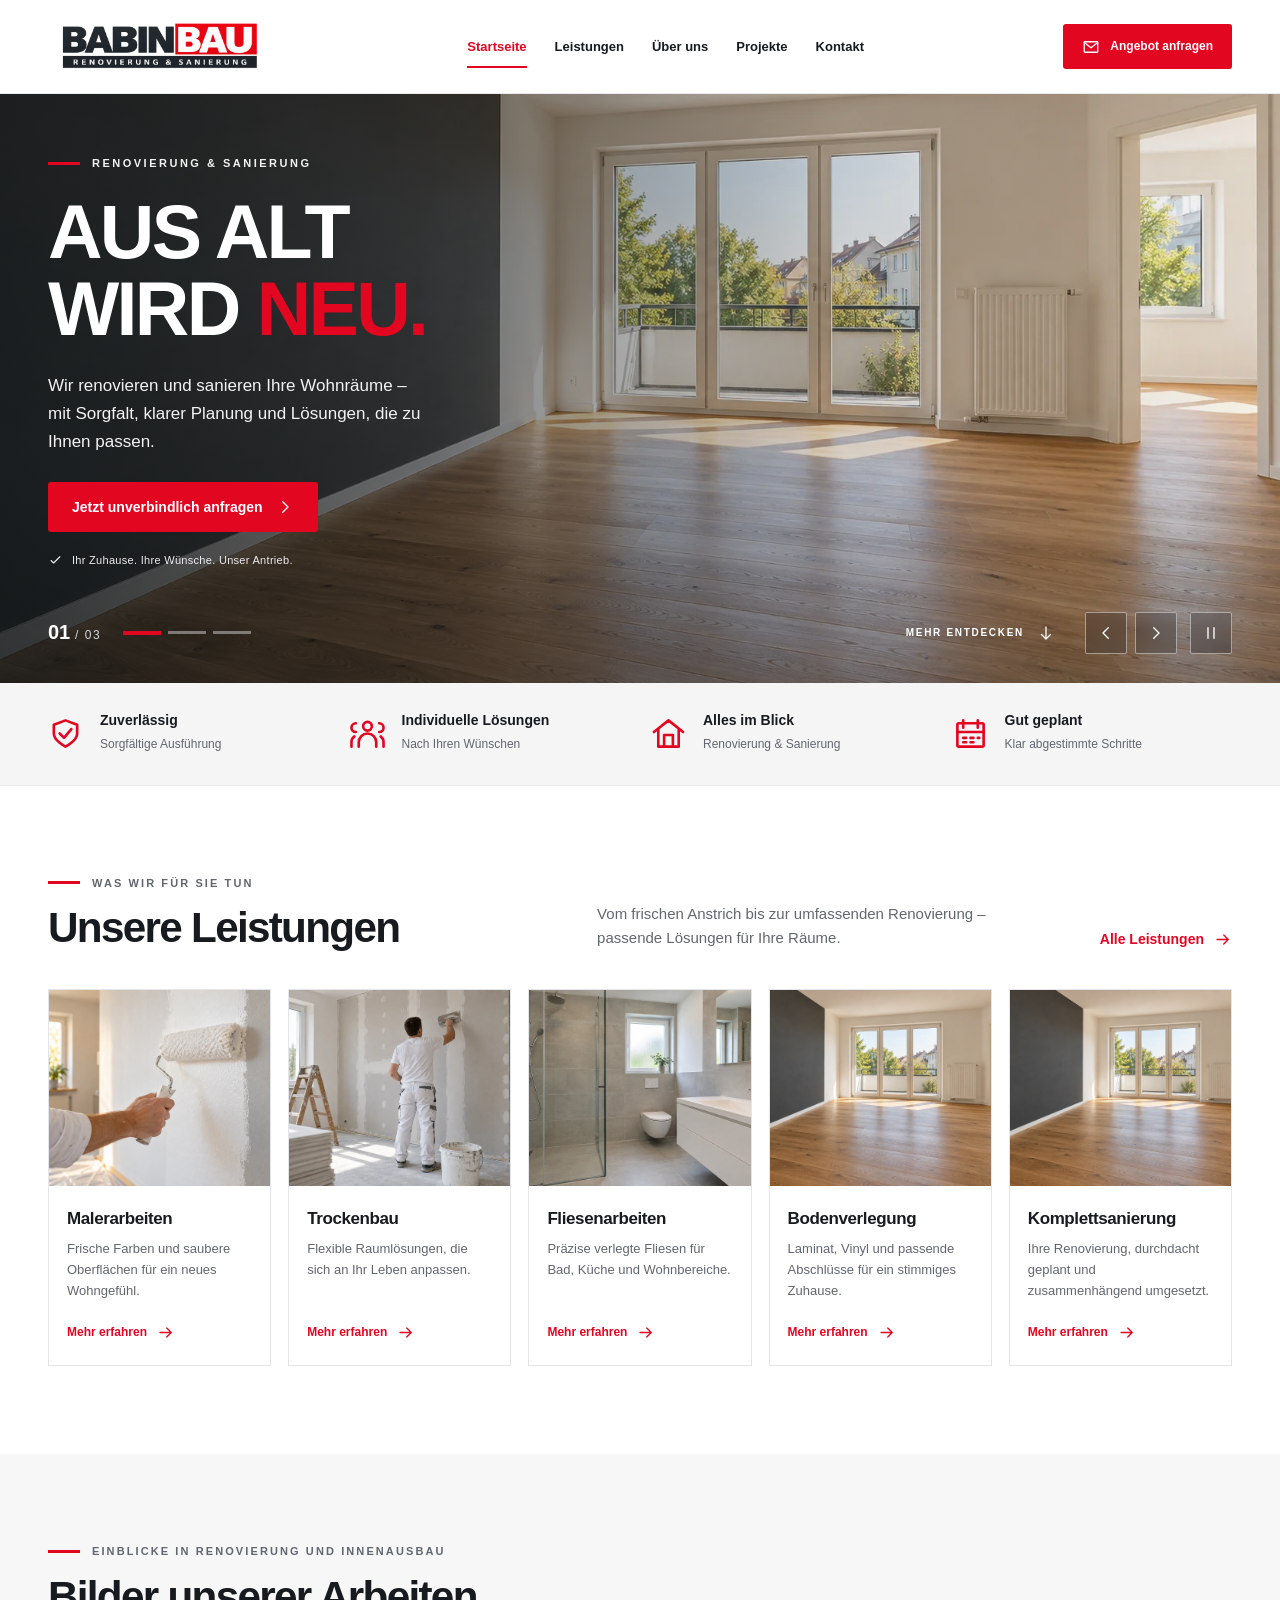
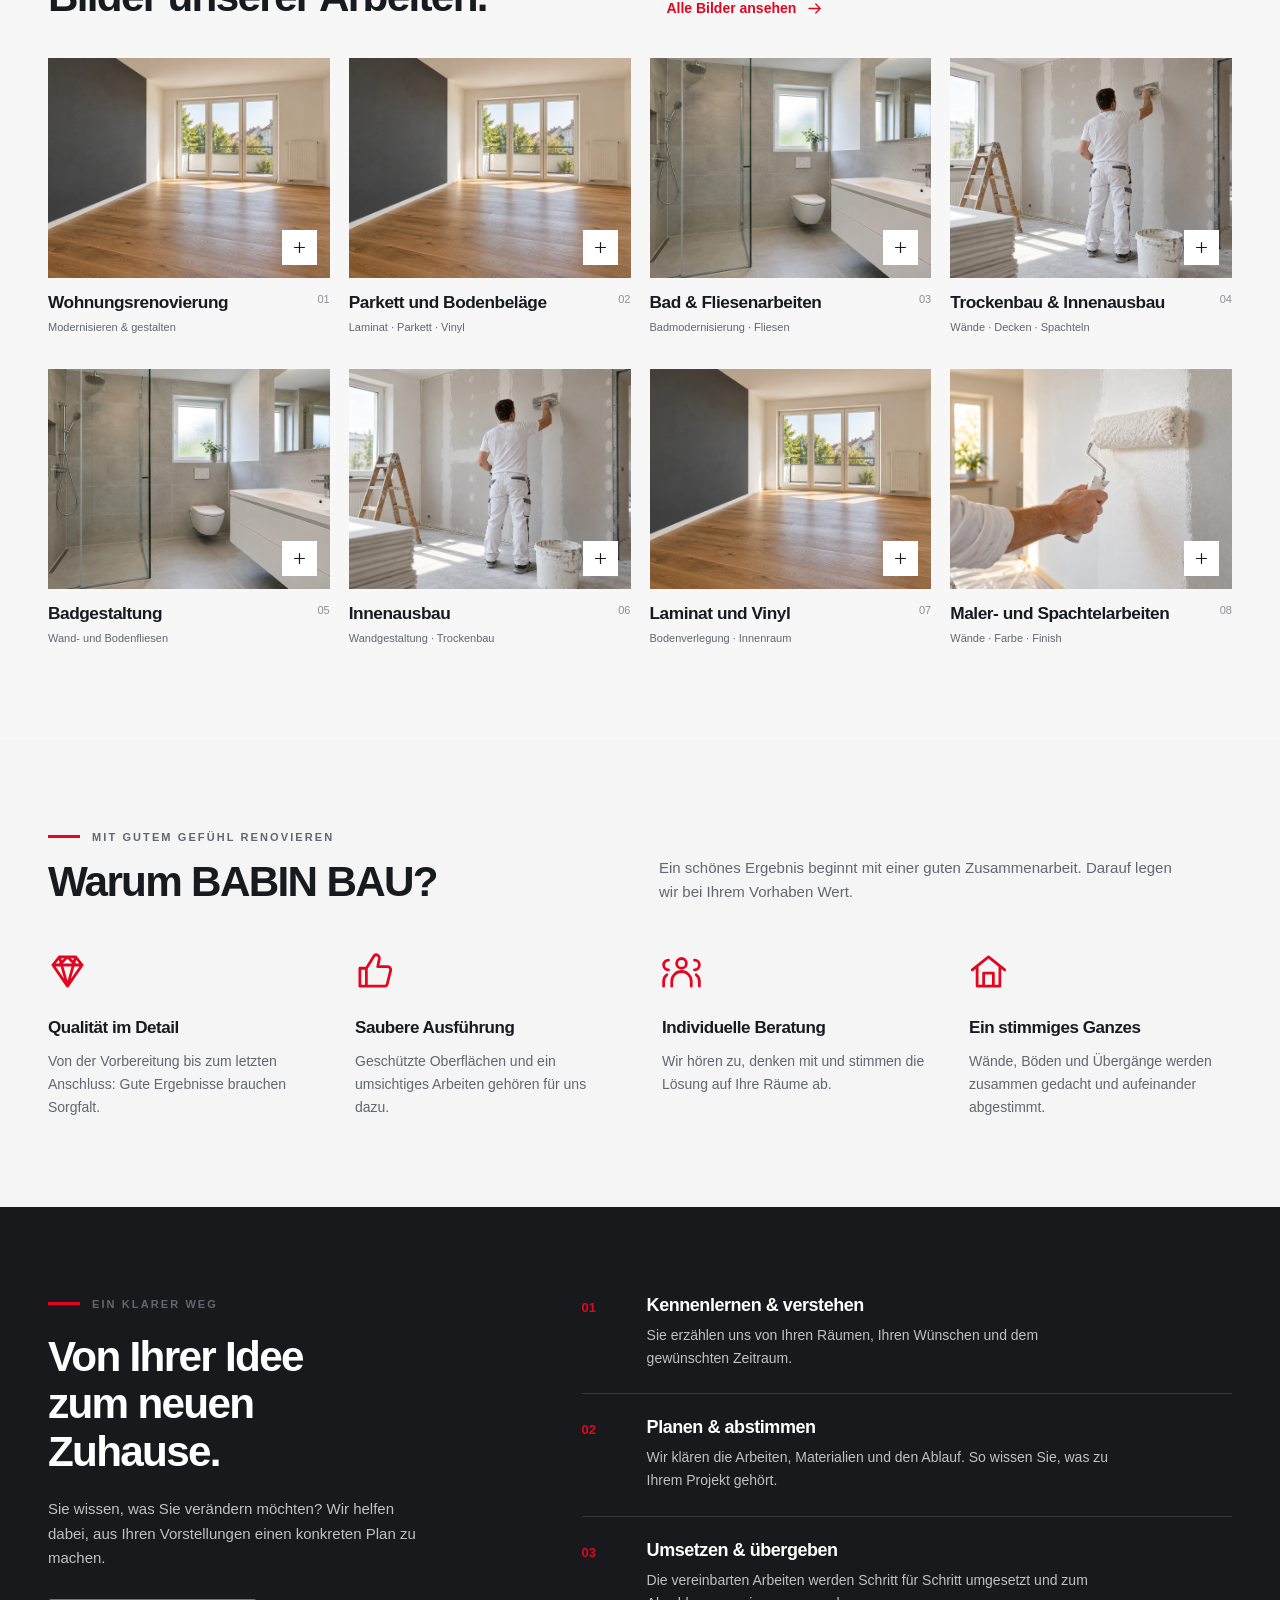
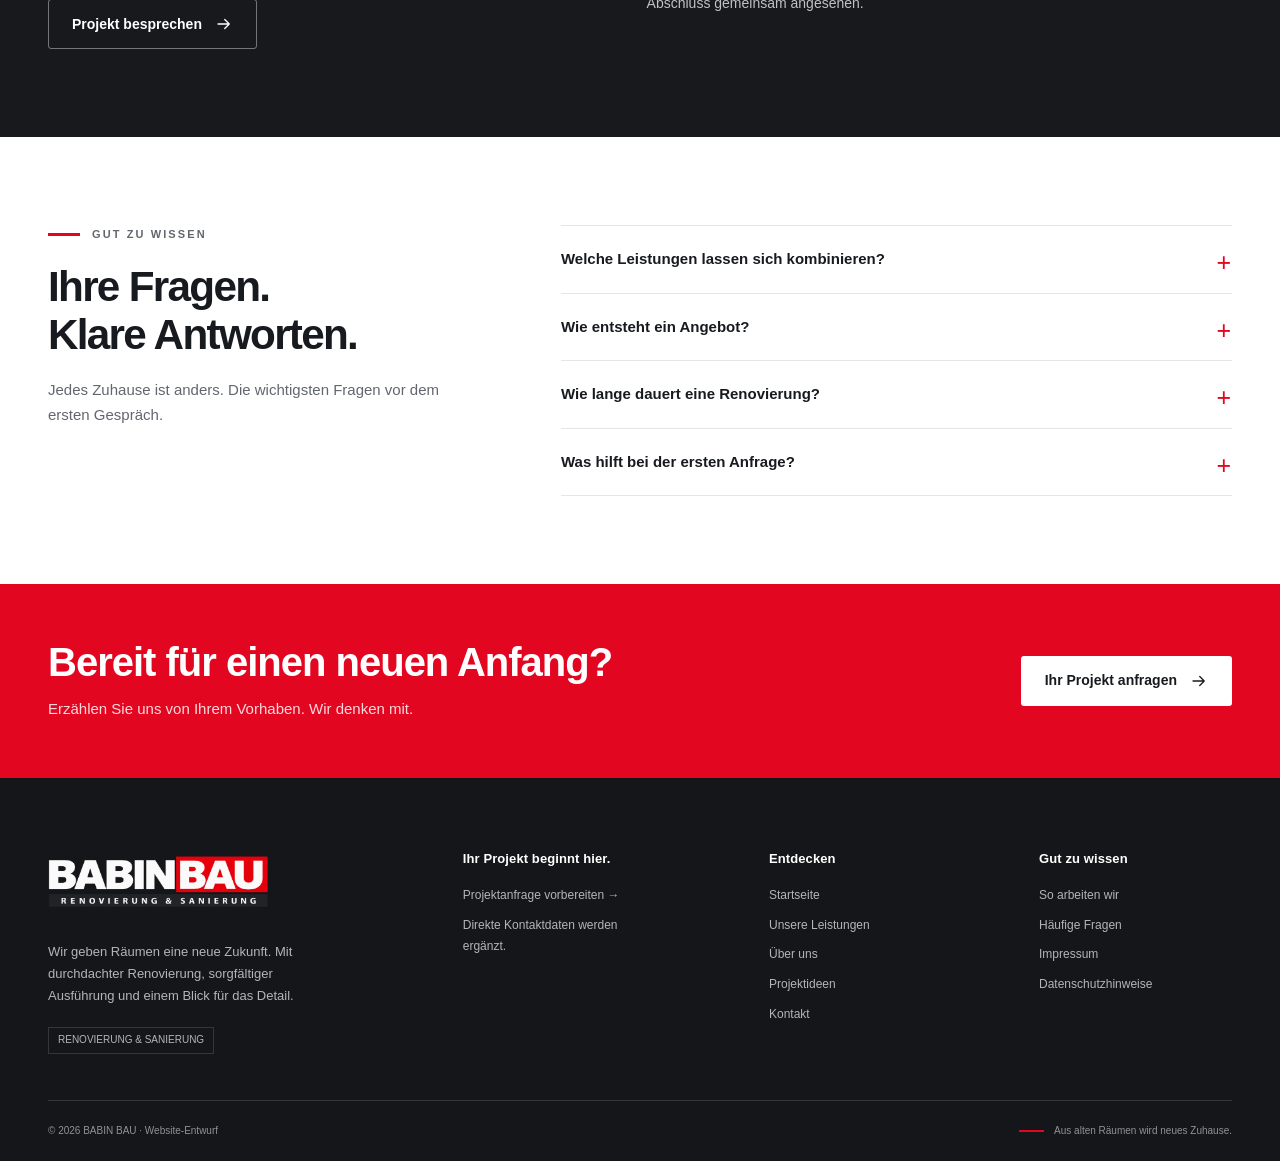
==== commit b84ad0f5: "Add files via upload" ====
--- a/index.html
+++ b/index.html
@@ -2,6 +2,6 @@
 
 <html lang="de"><head><meta charset="utf-8"/><meta content="width=device-width, initial-scale=1" name="viewport"/><meta content="#e30620" name="theme-color"/><meta name="robots" content="index,follow,max-image-preview:large"/><title>Renovierung &amp; Sanierung | BABIN BAU</title><meta content="BABIN BAU – Malerarbeiten, Trockenbau, Fliesenarbeiten, Bodenverlegung und Komplettsanierung. Aus alten Räumen wird neues Zuhause." name="description"/><link rel="canonical" href="./"/><meta content="website" property="og:type"/><meta content="de_DE" property="og:locale"/><meta content="Renovierung &amp; Sanierung | BABIN BAU" property="og:title"/><meta content="BABIN BAU – Malerarbeiten, Trockenbau, Fliesenarbeiten, Bodenverlegung und Komplettsanierung. Aus alten Räumen wird neues Zuhause." property="og:description"/><meta property="og:image" content="assets/social-preview.jpg"/><meta property="og:image:type" content="image/jpeg"/><meta property="og:image:width" content="1200"/><meta property="og:image:height" content="630"/><meta property="og:image:alt" content="BABIN BAU – Renovierung &amp; Sanierung Logo"/><meta name="twitter:card" content="summary_large_image"/><meta name="twitter:image" content="assets/social-preview.jpg"/><link rel="image_src" href="assets/social-preview.jpg"/><link rel="icon" href="assets/favicon.svg" type="image/svg+xml"/><link rel="icon" href="assets/favicon-48.png" type="image/png" sizes="48x48"/><link rel="icon" href="assets/favicon-96.png" type="image/png" sizes="96x96"/><link rel="shortcut icon" href="favicon.ico" type="image/x-icon"/><link rel="apple-touch-icon" href="assets/apple-touch-icon.png" sizes="180x180"/><link href="assets/styles.css" rel="stylesheet"/><link href="assets/hero-slider.css" rel="stylesheet"/><script defer="" src="assets/hero-slider.js"></script><script defer="" src="assets/config.js"></script><script defer="" src="assets/app.js"></script><link href="assets/motion.css" rel="stylesheet"/><script defer="" src="assets/motion.js"></script></head><body id="top"><a class="skip-link" href="#main">Zum Inhalt springen</a><header class="site-header"><div class="container header-inner"><a aria-label="BABIN BAU – zur Startseite" class="brand" href="index.html"><img alt="BABIN BAU – Renovierung und Sanierung" height="86" src="assets/logo-header.png"/></a><nav aria-label="Hauptnavigation" class="main-nav" id="main-navigation"><a aria-current="page" href="index.html">Startseite</a><a href="leistungen.html">Leistungen</a><a href="ueber-uns.html">Über uns</a><a href="projekte.html">Projekte</a><a href="kontakt.html">Kontakt</a><a class="btn btn-primary mobile-contact" href="kontakt.html">Angebot anfragen <svg aria-hidden="true" class="icon" viewbox="0 0 24 24"><path d="M4 12h15m-6-6 6 6-6 6"></path></svg></a></nav><a class="btn btn-primary header-cta" href="kontakt.html"><svg aria-hidden="true" class="icon" viewbox="0 0 24 24"><rect height="14" rx="1" width="18" x="3" y="5"></rect><path d="m3 6 9 7 9-7"></path></svg>Angebot anfragen</a><button aria-controls="main-navigation" aria-expanded="false" aria-label="Menü öffnen" class="menu-toggle" type="button"><span class="menu-icon" aria-hidden="true"><span></span><span></span><span></span></span></button></div></header><main id="main"><section aria-label="BABIN BAU – Unsere Leistungen" aria-roledescription="Karussell" class="hero hero-carousel" data-hero-carousel="" data-interval="3000" role="region"><h1 class="sr-only">BABIN BAU – Renovierung &amp; Sanierung</h1><div aria-live="off" class="hero-slides"><div aria-hidden="false" aria-label="1 von 3: Renovierung und Sanierung" aria-roledescription="Folie" class="hero-slide is-active" data-slide="0" id="hero-slide-1" role="group"><img alt="Frisch renovierte Wohnung mit warmem Holzfußboden und großen Fenstern" class="hero-image" decoding="async" fetchpriority="high" height="948" loading="eager" src="assets/hero.webp" width="1659"/><div class="container hero-content"><div class="hero-copy"><span class="eyebrow">Renovierung &amp; Sanierung</span><h2 class="hero-title">AUS ALT<br/>WIRD <span>NEU.</span></h2><p>Wir renovieren und sanieren Ihre Wohnräume – mit Sorgfalt, klarer Planung und Lösungen, die zu Ihnen passen.</p><div class="button-row"><a class="btn btn-primary" href="kontakt.html?leistung=komplettsanierung">Jetzt unverbindlich anfragen<svg aria-hidden="true" class="icon" viewbox="0 0 24 24"><path d="m9 5 7 7-7 7"></path></svg></a></div><div class="hero-note"><svg aria-hidden="true" class="icon" viewbox="0 0 24 24"><path d="m5 12 4 4L19 6"></path></svg>Ihr Zuhause. Ihre Wünsche. Unser Antrieb.</div></div></div></div><div aria-hidden="true" aria-label="2 von 3: Fliesen und Badgestaltung" aria-roledescription="Folie" class="hero-slide" data-slide="1" id="hero-slide-2" inert="" role="group"><img alt="Renoviertes Badezimmer mit gläserner Dusche, hellen Fliesen und Waschtisch" class="hero-image" decoding="async" fetchpriority="low" height="948" loading="eager" src="assets/hero-bath.webp" width="1659"/><div class="container hero-content"><div class="hero-copy"><span class="eyebrow">Fliesen &amp; Badgestaltung</span><h2 class="hero-title">IHR BAD.<br/><span>IHR STIL.</span></h2><p>Klare Linien, stimmige Fliesen und sorgfältige Details. Entdecken Sie neue Möglichkeiten für Ihr Badezimmer.</p><div class="button-row"><a class="btn btn-primary" href="kontakt.html?leistung=fliesenarbeiten">Ihr Bad neu gestalten<svg aria-hidden="true" class="icon" viewbox="0 0 24 24"><path d="m9 5 7 7-7 7"></path></svg></a></div><div class="hero-note"><svg aria-hidden="true" class="icon" viewbox="0 0 24 24"><path d="m5 12 4 4L19 6"></path></svg>Schöne Oberflächen. Saubere Übergänge.</div></div></div></div><div aria-hidden="true" aria-label="3 von 3: Malerarbeiten und Bodenverlegung" aria-roledescription="Folie" class="hero-slide" data-slide="2" id="hero-slide-3" inert="" role="group"><img alt="Heller Wohnraum mit neuer Wandfarbe, Eichenboden und weißen Flügeltüren" class="hero-image" decoding="async" fetchpriority="low" height="948" loading="eager" src="assets/hero-interior.webp" width="1659"/><div class="container hero-content"><div class="hero-copy"><span class="eyebrow">Malerarbeiten &amp; Bodenverlegung</span><h2 class="hero-title">RAUM FÜR<br/><span>NEUES.</span></h2><p>Frische Farben, warme Böden und ein ganz neues Wohngefühl. Wir bringen Ihre Vorstellungen in den Raum.</p><div class="button-row"><a class="btn btn-primary" href="kontakt.html?leistung=malerarbeiten">Veränderung starten<svg aria-hidden="true" class="icon" viewbox="0 0 24 24"><path d="m9 5 7 7-7 7"></path></svg></a></div><div class="hero-note"><svg aria-hidden="true" class="icon" viewbox="0 0 24 24"><path d="m5 12 4 4L19 6"></path></svg>Neue Farben. Neue Böden. Neue Perspektiven.</div></div></div></div></div><div class="container hero-controls" hidden=""><div class="hero-pagination"><span aria-hidden="true" class="hero-counter"><b data-slide-current="">01</b><span> / 03</span></span><div aria-label="Folie auswählen" class="hero-dots" role="group"><button aria-controls="hero-slide-1" aria-label="Folie 1: Renovierung und Sanierung" aria-pressed="true" class="hero-dot" data-slide-to="0" type="button"><span></span></button><button aria-controls="hero-slide-2" aria-label="Folie 2: Fliesen und Badgestaltung" aria-pressed="false" class="hero-dot" data-slide-to="1" type="button"><span></span></button><button aria-controls="hero-slide-3" aria-label="Folie 3: Malerarbeiten und Bodenverlegung" aria-pressed="false" class="hero-dot" data-slide-to="2" type="button"><span></span></button></div></div><div class="hero-controls-right"><a class="hero-discover" href="#leistungen">Mehr entdecken<svg aria-hidden="true" class="icon" viewbox="0 0 24 24"><path d="M12 4v16m-6-6 6 6 6-6"></path></svg></a><div class="hero-arrows"><button aria-label="Vorherige Folie" class="hero-control hero-prev" type="button"><svg aria-hidden="true" class="icon" viewbox="0 0 24 24"><path d="m9 5 7 7-7 7"></path></svg></button><button aria-label="Nächste Folie" class="hero-control hero-next" type="button"><svg aria-hidden="true" class="icon" viewbox="0 0 24 24"><path d="m9 5 7 7-7 7"></path></svg></button><button aria-label="Automatischen Wechsel pausieren" aria-pressed="false" class="hero-control hero-toggle" title="Automatischen Wechsel pausieren" type="button"><svg aria-hidden="true" class="icon pause-icon" viewbox="0 0 24 24"><path d="M8 5v14M16 5v14"></path></svg><svg aria-hidden="true" class="icon play-icon" viewbox="0 0 24 24"><path d="m8 4 12 8-12 8z"></path></svg></button></div></div></div><p aria-atomic="true" aria-live="polite" class="sr-only hero-announcement"></p></section>
 <div class="promise-bar"><div class="container promise-grid"><div class="promise"><svg aria-hidden="true" class="icon" viewbox="0 0 24 24"><path d="m12 3 8 3v6c0 5-8 9-8 9s-8-4-8-9V6z"></path><path d="m8 12 3 3 5-6"></path></svg><div><strong>Zuverlässig</strong><small>Sorgfältige Ausführung</small></div></div><div class="promise"><svg aria-hidden="true" class="icon" viewbox="0 0 24 24"><circle cx="12" cy="7" r="3"></circle><path d="M6 21v-3a6 6 0 0 1 12 0v3M4 5a3 3 0 0 0 0 6m16-6a3 3 0 0 1 0 6M3 14a5 5 0 0 0-2 4v3m20-7a5 5 0 0 1 2 4v3"></path></svg><div><strong>Individuelle Lösungen</strong><small>Nach Ihren Wünschen</small></div></div><div class="promise"><svg aria-hidden="true" class="icon" viewbox="0 0 24 24"><path d="m2 11 10-8 10 8M5 9v12h14V9M9 21v-8h6v8"></path></svg><div><strong>Alles im Blick</strong><small>Renovierung &amp; Sanierung</small></div></div><div class="promise"><svg aria-hidden="true" class="icon" viewbox="0 0 24 24"><rect height="16" rx="1" width="18" x="3" y="5"></rect><path d="M7 3v5m10-5v5M3 11h18m-14 4h2m3 0h2m3 0h1M7 18h2m3 0h2"></path></svg><div><strong>Gut geplant</strong><small>Klar abgestimmte Schritte</small></div></div></div></div>
-<section class="section" id="leistungen"><div class="container"><div class="section-head"><div><span class="eyebrow">Was wir für Sie tun</span><h2>Unsere Leistungen</h2></div><p>Vom frischen Anstrich bis zur umfassenden Renovierung – passende Lösungen für Ihre Räume.</p><a class="text-link" href="leistungen.html">Alle Leistungen<svg aria-hidden="true" class="icon" viewbox="0 0 24 24"><path d="M4 12h15m-6-6 6 6-6 6"></path></svg></a></div><div class="services-grid"><article class="service-card"><a aria-hidden="true" class="card-photo" href="malerarbeiten.html" tabindex="-1"><img alt="BABIN BAU – Foto zu Malerarbeiten aus den Firmenanzeigen" data-fallback-src="assets/painting.webp" data-remote-src="https://img.kleinanzeigen.de/api/v1/prod-ads/images/b6/b6efa81e-6d5e-4fda-901d-4bba9e14c8ef?rule=%24_59.AUTO" decoding="async" loading="lazy" referrerpolicy="no-referrer" src="assets/painting.webp"/></a><div class="card-body"><h3><a href="malerarbeiten.html">Malerarbeiten</a></h3><p>Frische Farben und saubere Oberflächen für ein neues Wohngefühl.</p><a class="text-link" href="malerarbeiten.html">Mehr erfahren<svg aria-hidden="true" class="icon" viewbox="0 0 24 24"><path d="M4 12h15m-6-6 6 6-6 6"></path></svg></a></div></article><article class="service-card"><a aria-hidden="true" class="card-photo" href="trockenbau.html" tabindex="-1"><img alt="BABIN BAU – Foto zu Trockenbau aus den Firmenanzeigen" data-fallback-src="assets/drywall.webp" data-remote-src="https://img.kleinanzeigen.de/api/v1/prod-ads/images/00/00e44f42-0599-4bf8-a18b-f530e2aaf91b?rule=%24_59.AUTO" decoding="async" loading="lazy" referrerpolicy="no-referrer" src="assets/drywall.webp"/></a><div class="card-body"><h3><a href="trockenbau.html">Trockenbau</a></h3><p>Flexible Raumlösungen, die sich an Ihr Leben anpassen.</p><a class="text-link" href="trockenbau.html">Mehr erfahren<svg aria-hidden="true" class="icon" viewbox="0 0 24 24"><path d="M4 12h15m-6-6 6 6-6 6"></path></svg></a></div></article><article class="service-card"><a aria-hidden="true" class="card-photo" href="fliesenarbeiten.html" tabindex="-1"><img alt="BABIN BAU – Foto zu Fliesenarbeiten aus den Firmenanzeigen" data-fallback-src="assets/bathroom.webp" data-remote-src="https://img.kleinanzeigen.de/api/v1/prod-ads/images/d2/d2ec4940-5b46-4478-92a0-dfd5f2471427?rule=%24_59.AUTO" decoding="async" loading="lazy" referrerpolicy="no-referrer" src="assets/bathroom.webp"/></a><div class="card-body"><h3><a href="fliesenarbeiten.html">Fliesenarbeiten</a></h3><p>Präzise verlegte Fliesen für Bad, Küche und Wohnbereiche.</p><a class="text-link" href="fliesenarbeiten.html">Mehr erfahren<svg aria-hidden="true" class="icon" viewbox="0 0 24 24"><path d="M4 12h15m-6-6 6 6-6 6"></path></svg></a></div></article><article class="service-card"><a aria-hidden="true" class="card-photo" href="bodenverlegung.html" tabindex="-1"><img alt="BABIN BAU – Foto zu Bodenverlegung aus den Firmenanzeigen" data-fallback-src="assets/hero.webp" data-remote-src="https://img.kleinanzeigen.de/api/v1/prod-ads/images/15/154421c1-b256-4cc1-9aed-7dcbd8761754?rule=%24_59.AUTO" decoding="async" loading="lazy" referrerpolicy="no-referrer" src="assets/hero.webp" style="object-position:65% 65%"/></a><div class="card-body"><h3><a href="bodenverlegung.html">Bodenverlegung</a></h3><p>Laminat, Vinyl und passende Abschlüsse für ein stimmiges Zuhause.</p><a class="text-link" href="bodenverlegung.html">Mehr erfahren<svg aria-hidden="true" class="icon" viewbox="0 0 24 24"><path d="M4 12h15m-6-6 6 6-6 6"></path></svg></a></div></article><article class="service-card"><a aria-hidden="true" class="card-photo" href="komplettsanierung.html" tabindex="-1"><img alt="BABIN BAU – Foto zu Komplettsanierung aus den Firmenanzeigen" data-fallback-src="assets/hero.webp" data-remote-src="https://img.kleinanzeigen.de/api/v1/prod-ads/images/ec/ec85100f-ef8c-4dc4-b5b8-d96bf6b40166?rule=%24_59.AUTO" decoding="async" loading="lazy" referrerpolicy="no-referrer" src="assets/hero.webp"/></a><div class="card-body"><h3><a href="komplettsanierung.html">Komplettsanierung</a></h3><p>Ihre Renovierung, durchdacht geplant und zusammenhängend umgesetzt.</p><a class="text-link" href="komplettsanierung.html">Mehr erfahren<svg aria-hidden="true" class="icon" viewbox="0 0 24 24"><path d="M4 12h15m-6-6 6 6-6 6"></path></svg></a></div></article></div></div></section><section class="section homepage-photo-gallery" id="einblicke"><div class="container"><div class="section-head"><div><span class="eyebrow">Einblicke in Renovierung und Innenausbau</span><h2>Bilder unserer Arbeiten.</h2></div><p>Bilder aus den Anzeigen von BABIN BAU – sorgfältig nach Arbeitsbereichen zusammengestellt.</p><a class="text-link" href="projekte.html">Alle Bilder ansehen<svg aria-hidden="true" class="icon" viewbox="0 0 24 24"><path d="M4 12h15m-6-6 6 6-6 6"></path></svg></a></div><div class="projects-grid"><button aria-label="Bild öffnen: Wohnungsrenovierung" class="project-card" data-category="wohnen" data-description="Foto aus der entsprechenden BABIN BAU Anzeige auf Kleinanzeigen. Sprechen Sie uns für Ihr eigenes Vorhaben und passende Lösungen an." data-image="https://img.kleinanzeigen.de/api/v1/prod-ads/images/ec/ec85100f-ef8c-4dc4-b5b8-d96bf6b40166?rule=%24_59.AUTO" data-image-fallback="assets/hero.webp" data-project="" data-service="komplettsanierung" data-title="Wohnungsrenovierung" type="button"><div class="project-image"><img alt="BABIN BAU – Wohnungsrenovierung" data-fallback-src="assets/hero.webp" data-remote-src="https://img.kleinanzeigen.de/api/v1/prod-ads/images/ec/ec85100f-ef8c-4dc4-b5b8-d96bf6b40166?rule=%24_59.AUTO" decoding="async" loading="lazy" referrerpolicy="no-referrer" src="assets/hero.webp"/><span class="project-plus"><svg aria-hidden="true" class="icon" viewbox="0 0 24 24"><path d="M12 5v14M5 12h14"></path></svg></span></div><div class="project-meta"><div><h3>Wohnungsrenovierung</h3><p>Modernisieren &amp; gestalten</p></div><span class="project-number">01</span></div></button><button aria-label="Bild öffnen: Parkett und Bodenbeläge" class="project-card" data-category="boden" data-description="Foto aus der entsprechenden BABIN BAU Anzeige auf Kleinanzeigen. Sprechen Sie uns für Ihr eigenes Vorhaben und passende Lösungen an." data-image="https://img.kleinanzeigen.de/api/v1/prod-ads/images/15/154421c1-b256-4cc1-9aed-7dcbd8761754?rule=%24_59.AUTO" data-image-fallback="assets/hero.webp" data-project="" data-service="bodenverlegung" data-title="Parkett und Bodenbeläge" type="button"><div class="project-image"><img alt="BABIN BAU – Parkett und Bodenbeläge" data-fallback-src="assets/hero.webp" data-remote-src="https://img.kleinanzeigen.de/api/v1/prod-ads/images/15/154421c1-b256-4cc1-9aed-7dcbd8761754?rule=%24_59.AUTO" decoding="async" loading="lazy" referrerpolicy="no-referrer" src="assets/hero.webp"/><span class="project-plus"><svg aria-hidden="true" class="icon" viewbox="0 0 24 24"><path d="M12 5v14M5 12h14"></path></svg></span></div><div class="project-meta"><div><h3>Parkett und Bodenbeläge</h3><p>Laminat · Parkett · Vinyl</p></div><span class="project-number">02</span></div></button><button aria-label="Bild öffnen: Bad &amp; Fliesenarbeiten" class="project-card" data-category="bad" data-description="Foto aus der entsprechenden BABIN BAU Anzeige auf Kleinanzeigen. Sprechen Sie uns für Ihr eigenes Vorhaben und passende Lösungen an." data-image="https://img.kleinanzeigen.de/api/v1/prod-ads/images/d2/d2ec4940-5b46-4478-92a0-dfd5f2471427?rule=%24_59.AUTO" data-image-fallback="assets/bathroom.webp" data-project="" data-service="fliesenarbeiten" data-title="Bad &amp; Fliesenarbeiten" type="button"><div class="project-image"><img alt="BABIN BAU – Bad &amp; Fliesenarbeiten" data-fallback-src="assets/bathroom.webp" data-remote-src="https://img.kleinanzeigen.de/api/v1/prod-ads/images/d2/d2ec4940-5b46-4478-92a0-dfd5f2471427?rule=%24_59.AUTO" decoding="async" loading="lazy" referrerpolicy="no-referrer" src="assets/bathroom.webp"/><span class="project-plus"><svg aria-hidden="true" class="icon" viewbox="0 0 24 24"><path d="M12 5v14M5 12h14"></path></svg></span></div><div class="project-meta"><div><h3>Bad &amp; Fliesenarbeiten</h3><p>Badmodernisierung · Fliesen</p></div><span class="project-number">03</span></div></button><button aria-label="Bild öffnen: Trockenbau &amp; Innenausbau" class="project-card" data-category="ausbau" data-description="Foto aus der entsprechenden BABIN BAU Anzeige auf Kleinanzeigen. Sprechen Sie uns für Ihr eigenes Vorhaben und passende Lösungen an." data-image="https://img.kleinanzeigen.de/api/v1/prod-ads/images/00/00e44f42-0599-4bf8-a18b-f530e2aaf91b?rule=%24_59.AUTO" data-image-fallback="assets/drywall.webp" data-project="" data-service="trockenbau" data-title="Trockenbau &amp; Innenausbau" type="button"><div class="project-image"><img alt="BABIN BAU – Trockenbau &amp; Innenausbau" data-fallback-src="assets/drywall.webp" data-remote-src="https://img.kleinanzeigen.de/api/v1/prod-ads/images/00/00e44f42-0599-4bf8-a18b-f530e2aaf91b?rule=%24_59.AUTO" decoding="async" loading="lazy" referrerpolicy="no-referrer" src="assets/drywall.webp"/><span class="project-plus"><svg aria-hidden="true" class="icon" viewbox="0 0 24 24"><path d="M12 5v14M5 12h14"></path></svg></span></div><div class="project-meta"><div><h3>Trockenbau &amp; Innenausbau</h3><p>Wände · Decken · Spachteln</p></div><span class="project-number">04</span></div></button><button aria-label="Bild öffnen: Badgestaltung" class="project-card" data-category="bad" data-description="Foto aus der entsprechenden BABIN BAU Anzeige auf Kleinanzeigen. Sprechen Sie uns für Ihr eigenes Vorhaben und passende Lösungen an." data-image="https://img.kleinanzeigen.de/api/v1/prod-ads/images/ca/ca593271-558f-4f81-bf2e-36c4493c7c4c?rule=%24_59.AUTO" data-image-fallback="assets/bathroom.webp" data-project="" data-service="fliesenarbeiten" data-title="Badgestaltung" type="button"><div class="project-image"><img alt="BABIN BAU – Badgestaltung" data-fallback-src="assets/bathroom.webp" data-remote-src="https://img.kleinanzeigen.de/api/v1/prod-ads/images/ca/ca593271-558f-4f81-bf2e-36c4493c7c4c?rule=%24_59.AUTO" decoding="async" loading="lazy" referrerpolicy="no-referrer" src="assets/bathroom.webp"/><span class="project-plus"><svg aria-hidden="true" class="icon" viewbox="0 0 24 24"><path d="M12 5v14M5 12h14"></path></svg></span></div><div class="project-meta"><div><h3>Badgestaltung</h3><p>Wand- und Bodenfliesen</p></div><span class="project-number">05</span></div></button><button aria-label="Bild öffnen: Innenausbau" class="project-card" data-category="ausbau" data-description="Foto aus der entsprechenden BABIN BAU Anzeige auf Kleinanzeigen. Sprechen Sie uns für Ihr eigenes Vorhaben und passende Lösungen an." data-image="https://img.kleinanzeigen.de/api/v1/prod-ads/images/9c/9ced49cc-1453-426a-a23b-0076db4ae6ff?rule=%24_59.AUTO" data-image-fallback="assets/drywall.webp" data-project="" data-service="trockenbau" data-title="Innenausbau" type="button"><div class="project-image"><img alt="BABIN BAU – Innenausbau" data-fallback-src="assets/drywall.webp" data-remote-src="https://img.kleinanzeigen.de/api/v1/prod-ads/images/9c/9ced49cc-1453-426a-a23b-0076db4ae6ff?rule=%24_59.AUTO" decoding="async" loading="lazy" referrerpolicy="no-referrer" src="assets/drywall.webp"/><span class="project-plus"><svg aria-hidden="true" class="icon" viewbox="0 0 24 24"><path d="M12 5v14M5 12h14"></path></svg></span></div><div class="project-meta"><div><h3>Innenausbau</h3><p>Wandgestaltung · Trockenbau</p></div><span class="project-number">06</span></div></button><button aria-label="Bild öffnen: Laminat und Vinyl" class="project-card" data-category="boden" data-description="Foto aus der entsprechenden BABIN BAU Anzeige auf Kleinanzeigen. Sprechen Sie uns für Ihr eigenes Vorhaben und passende Lösungen an." data-image="https://img.kleinanzeigen.de/api/v1/prod-ads/images/db/dbdc2962-3db1-42cd-92a9-ced1665d9dfe?rule=%24_59.AUTO" data-image-fallback="assets/hero.webp" data-project="" data-service="bodenverlegung" data-title="Laminat und Vinyl" type="button"><div class="project-image"><img alt="BABIN BAU – Laminat und Vinyl" data-fallback-src="assets/hero.webp" data-remote-src="https://img.kleinanzeigen.de/api/v1/prod-ads/images/db/dbdc2962-3db1-42cd-92a9-ced1665d9dfe?rule=%24_59.AUTO" decoding="async" loading="lazy" referrerpolicy="no-referrer" src="assets/hero.webp"/><span class="project-plus"><svg aria-hidden="true" class="icon" viewbox="0 0 24 24"><path d="M12 5v14M5 12h14"></path></svg></span></div><div class="project-meta"><div><h3>Laminat und Vinyl</h3><p>Bodenverlegung · Innenraum</p></div><span class="project-number">07</span></div></button><button aria-label="Bild öffnen: Maler- und Spachtelarbeiten" class="project-card" data-category="wohnen" data-description="Foto aus der entsprechenden BABIN BAU Anzeige auf Kleinanzeigen. Sprechen Sie uns für Ihr eigenes Vorhaben und passende Lösungen an." data-image="https://img.kleinanzeigen.de/api/v1/prod-ads/images/b6/b6efa81e-6d5e-4fda-901d-4bba9e14c8ef?rule=%24_59.AUTO" data-image-fallback="assets/painting.webp" data-project="" data-service="malerarbeiten" data-title="Maler- und Spachtelarbeiten" type="button"><div class="project-image"><img alt="BABIN BAU – Maler- und Spachtelarbeiten" data-fallback-src="assets/painting.webp" data-remote-src="https://img.kleinanzeigen.de/api/v1/prod-ads/images/b6/b6efa81e-6d5e-4fda-901d-4bba9e14c8ef?rule=%24_59.AUTO" decoding="async" loading="lazy" referrerpolicy="no-referrer" src="assets/painting.webp"/><span class="project-plus"><svg aria-hidden="true" class="icon" viewbox="0 0 24 24"><path d="M12 5v14M5 12h14"></path></svg></span></div><div class="project-meta"><div><h3>Maler- und Spachtelarbeiten</h3><p>Wände · Farbe · Finish</p></div><span class="project-number">08</span></div></button></div></div></section>
+<section class="section" id="leistungen"><div class="container"><div class="section-head"><div><span class="eyebrow">Was wir für Sie tun</span><h2>Unsere Leistungen</h2></div><p>Vom frischen Anstrich bis zur umfassenden Renovierung – passende Lösungen für Ihre Räume.</p><a class="text-link" href="leistungen.html">Alle Leistungen<svg aria-hidden="true" class="icon" viewbox="0 0 24 24"><path d="M4 12h15m-6-6 6 6-6 6"></path></svg></a></div><div class="services-grid"><article class="service-card"><a aria-hidden="true" class="card-photo" href="malerarbeiten.html" tabindex="-1"><img alt="BABIN BAU – Malerarbeiten" data-fallback-src="assets/painting.webp" data-remote-src="https://img.kleinanzeigen.de/api/v1/prod-ads/images/b6/b6efa81e-6d5e-4fda-901d-4bba9e14c8ef?rule=%24_59.AUTO" decoding="async" loading="lazy" referrerpolicy="no-referrer" src="assets/painting.webp"/></a><div class="card-body"><h3><a href="malerarbeiten.html">Malerarbeiten</a></h3><p>Frische Farben und saubere Oberflächen für ein neues Wohngefühl.</p><a class="text-link" href="malerarbeiten.html">Mehr erfahren<svg aria-hidden="true" class="icon" viewbox="0 0 24 24"><path d="M4 12h15m-6-6 6 6-6 6"></path></svg></a></div></article><article class="service-card"><a aria-hidden="true" class="card-photo" href="trockenbau.html" tabindex="-1"><img alt="BABIN BAU – Trockenbau" data-fallback-src="assets/drywall.webp" data-remote-src="https://img.kleinanzeigen.de/api/v1/prod-ads/images/00/00e44f42-0599-4bf8-a18b-f530e2aaf91b?rule=%24_59.AUTO" decoding="async" loading="lazy" referrerpolicy="no-referrer" src="assets/drywall.webp"/></a><div class="card-body"><h3><a href="trockenbau.html">Trockenbau</a></h3><p>Flexible Raumlösungen, die sich an Ihr Leben anpassen.</p><a class="text-link" href="trockenbau.html">Mehr erfahren<svg aria-hidden="true" class="icon" viewbox="0 0 24 24"><path d="M4 12h15m-6-6 6 6-6 6"></path></svg></a></div></article><article class="service-card"><a aria-hidden="true" class="card-photo" href="fliesenarbeiten.html" tabindex="-1"><img alt="BABIN BAU – Fliesenarbeiten" data-fallback-src="assets/bathroom.webp" data-remote-src="https://img.kleinanzeigen.de/api/v1/prod-ads/images/d2/d2ec4940-5b46-4478-92a0-dfd5f2471427?rule=%24_59.AUTO" decoding="async" loading="lazy" referrerpolicy="no-referrer" src="assets/bathroom.webp"/></a><div class="card-body"><h3><a href="fliesenarbeiten.html">Fliesenarbeiten</a></h3><p>Präzise verlegte Fliesen für Bad, Küche und Wohnbereiche.</p><a class="text-link" href="fliesenarbeiten.html">Mehr erfahren<svg aria-hidden="true" class="icon" viewbox="0 0 24 24"><path d="M4 12h15m-6-6 6 6-6 6"></path></svg></a></div></article><article class="service-card"><a aria-hidden="true" class="card-photo" href="bodenverlegung.html" tabindex="-1"><img alt="BABIN BAU – Bodenverlegung" data-fallback-src="assets/hero.webp" data-remote-src="https://img.kleinanzeigen.de/api/v1/prod-ads/images/15/154421c1-b256-4cc1-9aed-7dcbd8761754?rule=%24_59.AUTO" decoding="async" loading="lazy" referrerpolicy="no-referrer" src="assets/hero.webp" style="object-position:65% 65%"/></a><div class="card-body"><h3><a href="bodenverlegung.html">Bodenverlegung</a></h3><p>Laminat, Vinyl und passende Abschlüsse für ein stimmiges Zuhause.</p><a class="text-link" href="bodenverlegung.html">Mehr erfahren<svg aria-hidden="true" class="icon" viewbox="0 0 24 24"><path d="M4 12h15m-6-6 6 6-6 6"></path></svg></a></div></article><article class="service-card"><a aria-hidden="true" class="card-photo" href="komplettsanierung.html" tabindex="-1"><img alt="BABIN BAU – Komplettsanierung" data-fallback-src="assets/hero.webp" data-remote-src="https://img.kleinanzeigen.de/api/v1/prod-ads/images/ec/ec85100f-ef8c-4dc4-b5b8-d96bf6b40166?rule=%24_59.AUTO" decoding="async" loading="lazy" referrerpolicy="no-referrer" src="assets/hero.webp"/></a><div class="card-body"><h3><a href="komplettsanierung.html">Komplettsanierung</a></h3><p>Ihre Renovierung, durchdacht geplant und zusammenhängend umgesetzt.</p><a class="text-link" href="komplettsanierung.html">Mehr erfahren<svg aria-hidden="true" class="icon" viewbox="0 0 24 24"><path d="M4 12h15m-6-6 6 6-6 6"></path></svg></a></div></article></div></div></section><section class="section homepage-photo-gallery" id="einblicke"><div class="container"><div class="section-head"><div><span class="eyebrow">Einblicke in Renovierung und Innenausbau</span><h2>Bilder unserer Arbeiten.</h2></div><a class="text-link" href="projekte.html">Alle Bilder ansehen<svg aria-hidden="true" class="icon" viewbox="0 0 24 24"><path d="M4 12h15m-6-6 6 6-6 6"></path></svg></a></div><div class="projects-grid"><button aria-label="Bild öffnen: Wohnungsrenovierung" class="project-card" data-category="wohnen" data-description="Entdecken Sie passende Lösungen für Ihr Vorhaben und lassen Sie sich individuell beraten." data-image="https://img.kleinanzeigen.de/api/v1/prod-ads/images/ec/ec85100f-ef8c-4dc4-b5b8-d96bf6b40166?rule=%24_59.AUTO" data-image-fallback="assets/hero.webp" data-project="" data-service="komplettsanierung" data-title="Wohnungsrenovierung" type="button"><div class="project-image"><img alt="BABIN BAU – Wohnungsrenovierung" data-fallback-src="assets/hero.webp" data-remote-src="https://img.kleinanzeigen.de/api/v1/prod-ads/images/ec/ec85100f-ef8c-4dc4-b5b8-d96bf6b40166?rule=%24_59.AUTO" decoding="async" loading="lazy" referrerpolicy="no-referrer" src="assets/hero.webp"/><span class="project-plus"><svg aria-hidden="true" class="icon" viewbox="0 0 24 24"><path d="M12 5v14M5 12h14"></path></svg></span></div><div class="project-meta"><div><h3>Wohnungsrenovierung</h3><p>Modernisieren &amp; gestalten</p></div><span class="project-number">01</span></div></button><button aria-label="Bild öffnen: Parkett und Bodenbeläge" class="project-card" data-category="boden" data-description="Entdecken Sie passende Lösungen für Ihr Vorhaben und lassen Sie sich individuell beraten." data-image="https://img.kleinanzeigen.de/api/v1/prod-ads/images/15/154421c1-b256-4cc1-9aed-7dcbd8761754?rule=%24_59.AUTO" data-image-fallback="assets/hero.webp" data-project="" data-service="bodenverlegung" data-title="Parkett und Bodenbeläge" type="button"><div class="project-image"><img alt="BABIN BAU – Parkett und Bodenbeläge" data-fallback-src="assets/hero.webp" data-remote-src="https://img.kleinanzeigen.de/api/v1/prod-ads/images/15/154421c1-b256-4cc1-9aed-7dcbd8761754?rule=%24_59.AUTO" decoding="async" loading="lazy" referrerpolicy="no-referrer" src="assets/hero.webp"/><span class="project-plus"><svg aria-hidden="true" class="icon" viewbox="0 0 24 24"><path d="M12 5v14M5 12h14"></path></svg></span></div><div class="project-meta"><div><h3>Parkett und Bodenbeläge</h3><p>Laminat · Parkett · Vinyl</p></div><span class="project-number">02</span></div></button><button aria-label="Bild öffnen: Bad &amp; Fliesenarbeiten" class="project-card" data-category="bad" data-description="Entdecken Sie passende Lösungen für Ihr Vorhaben und lassen Sie sich individuell beraten." data-image="https://img.kleinanzeigen.de/api/v1/prod-ads/images/d2/d2ec4940-5b46-4478-92a0-dfd5f2471427?rule=%24_59.AUTO" data-image-fallback="assets/bathroom.webp" data-project="" data-service="fliesenarbeiten" data-title="Bad &amp; Fliesenarbeiten" type="button"><div class="project-image"><img alt="BABIN BAU – Bad &amp; Fliesenarbeiten" data-fallback-src="assets/bathroom.webp" data-remote-src="https://img.kleinanzeigen.de/api/v1/prod-ads/images/d2/d2ec4940-5b46-4478-92a0-dfd5f2471427?rule=%24_59.AUTO" decoding="async" loading="lazy" referrerpolicy="no-referrer" src="assets/bathroom.webp"/><span class="project-plus"><svg aria-hidden="true" class="icon" viewbox="0 0 24 24"><path d="M12 5v14M5 12h14"></path></svg></span></div><div class="project-meta"><div><h3>Bad &amp; Fliesenarbeiten</h3><p>Badmodernisierung · Fliesen</p></div><span class="project-number">03</span></div></button><button aria-label="Bild öffnen: Trockenbau &amp; Innenausbau" class="project-card" data-category="ausbau" data-description="Entdecken Sie passende Lösungen für Ihr Vorhaben und lassen Sie sich individuell beraten." data-image="https://img.kleinanzeigen.de/api/v1/prod-ads/images/00/00e44f42-0599-4bf8-a18b-f530e2aaf91b?rule=%24_59.AUTO" data-image-fallback="assets/drywall.webp" data-project="" data-service="trockenbau" data-title="Trockenbau &amp; Innenausbau" type="button"><div class="project-image"><img alt="BABIN BAU – Trockenbau &amp; Innenausbau" data-fallback-src="assets/drywall.webp" data-remote-src="https://img.kleinanzeigen.de/api/v1/prod-ads/images/00/00e44f42-0599-4bf8-a18b-f530e2aaf91b?rule=%24_59.AUTO" decoding="async" loading="lazy" referrerpolicy="no-referrer" src="assets/drywall.webp"/><span class="project-plus"><svg aria-hidden="true" class="icon" viewbox="0 0 24 24"><path d="M12 5v14M5 12h14"></path></svg></span></div><div class="project-meta"><div><h3>Trockenbau &amp; Innenausbau</h3><p>Wände · Decken · Spachteln</p></div><span class="project-number">04</span></div></button><button aria-label="Bild öffnen: Badgestaltung" class="project-card" data-category="bad" data-description="Entdecken Sie passende Lösungen für Ihr Vorhaben und lassen Sie sich individuell beraten." data-image="https://img.kleinanzeigen.de/api/v1/prod-ads/images/ca/ca593271-558f-4f81-bf2e-36c4493c7c4c?rule=%24_59.AUTO" data-image-fallback="assets/bathroom.webp" data-project="" data-service="fliesenarbeiten" data-title="Badgestaltung" type="button"><div class="project-image"><img alt="BABIN BAU – Badgestaltung" data-fallback-src="assets/bathroom.webp" data-remote-src="https://img.kleinanzeigen.de/api/v1/prod-ads/images/ca/ca593271-558f-4f81-bf2e-36c4493c7c4c?rule=%24_59.AUTO" decoding="async" loading="lazy" referrerpolicy="no-referrer" src="assets/bathroom.webp"/><span class="project-plus"><svg aria-hidden="true" class="icon" viewbox="0 0 24 24"><path d="M12 5v14M5 12h14"></path></svg></span></div><div class="project-meta"><div><h3>Badgestaltung</h3><p>Wand- und Bodenfliesen</p></div><span class="project-number">05</span></div></button><button aria-label="Bild öffnen: Innenausbau" class="project-card" data-category="ausbau" data-description="Entdecken Sie passende Lösungen für Ihr Vorhaben und lassen Sie sich individuell beraten." data-image="https://img.kleinanzeigen.de/api/v1/prod-ads/images/9c/9ced49cc-1453-426a-a23b-0076db4ae6ff?rule=%24_59.AUTO" data-image-fallback="assets/drywall.webp" data-project="" data-service="trockenbau" data-title="Innenausbau" type="button"><div class="project-image"><img alt="BABIN BAU – Innenausbau" data-fallback-src="assets/drywall.webp" data-remote-src="https://img.kleinanzeigen.de/api/v1/prod-ads/images/9c/9ced49cc-1453-426a-a23b-0076db4ae6ff?rule=%24_59.AUTO" decoding="async" loading="lazy" referrerpolicy="no-referrer" src="assets/drywall.webp"/><span class="project-plus"><svg aria-hidden="true" class="icon" viewbox="0 0 24 24"><path d="M12 5v14M5 12h14"></path></svg></span></div><div class="project-meta"><div><h3>Innenausbau</h3><p>Wandgestaltung · Trockenbau</p></div><span class="project-number">06</span></div></button><button aria-label="Bild öffnen: Laminat und Vinyl" class="project-card" data-category="boden" data-description="Entdecken Sie passende Lösungen für Ihr Vorhaben und lassen Sie sich individuell beraten." data-image="https://img.kleinanzeigen.de/api/v1/prod-ads/images/db/dbdc2962-3db1-42cd-92a9-ced1665d9dfe?rule=%24_59.AUTO" data-image-fallback="assets/hero.webp" data-project="" data-service="bodenverlegung" data-title="Laminat und Vinyl" type="button"><div class="project-image"><img alt="BABIN BAU – Laminat und Vinyl" data-fallback-src="assets/hero.webp" data-remote-src="https://img.kleinanzeigen.de/api/v1/prod-ads/images/db/dbdc2962-3db1-42cd-92a9-ced1665d9dfe?rule=%24_59.AUTO" decoding="async" loading="lazy" referrerpolicy="no-referrer" src="assets/hero.webp"/><span class="project-plus"><svg aria-hidden="true" class="icon" viewbox="0 0 24 24"><path d="M12 5v14M5 12h14"></path></svg></span></div><div class="project-meta"><div><h3>Laminat und Vinyl</h3><p>Bodenverlegung · Innenraum</p></div><span class="project-number">07</span></div></button><button aria-label="Bild öffnen: Maler- und Spachtelarbeiten" class="project-card" data-category="wohnen" data-description="Entdecken Sie passende Lösungen für Ihr Vorhaben und lassen Sie sich individuell beraten." data-image="https://img.kleinanzeigen.de/api/v1/prod-ads/images/b6/b6efa81e-6d5e-4fda-901d-4bba9e14c8ef?rule=%24_59.AUTO" data-image-fallback="assets/painting.webp" data-project="" data-service="malerarbeiten" data-title="Maler- und Spachtelarbeiten" type="button"><div class="project-image"><img alt="BABIN BAU – Maler- und Spachtelarbeiten" data-fallback-src="assets/painting.webp" data-remote-src="https://img.kleinanzeigen.de/api/v1/prod-ads/images/b6/b6efa81e-6d5e-4fda-901d-4bba9e14c8ef?rule=%24_59.AUTO" decoding="async" loading="lazy" referrerpolicy="no-referrer" src="assets/painting.webp"/><span class="project-plus"><svg aria-hidden="true" class="icon" viewbox="0 0 24 24"><path d="M12 5v14M5 12h14"></path></svg></span></div><div class="project-meta"><div><h3>Maler- und Spachtelarbeiten</h3><p>Wände · Farbe · Finish</p></div><span class="project-number">08</span></div></button></div></div></section>
 <section class="section section-soft"><div class="container"><div class="section-head why-head"><div><span class="eyebrow">Mit gutem Gefühl renovieren</span><h2>Warum BABIN BAU?</h2></div><p>Ein schönes Ergebnis beginnt mit einer guten Zusammenarbeit. Darauf legen wir bei Ihrem Vorhaben Wert.</p></div><div class="why-grid"><div class="why-item"><svg aria-hidden="true" class="icon" viewbox="0 0 24 24"><path d="m3 8 4-5h10l4 5-9 13zM3 8h18M7 3l5 18 5-18M7 8l5-5 5 5"></path></svg><h3>Qualität im Detail</h3><p>Von der Vorbereitung bis zum letzten Anschluss: Gute Ergebnisse brauchen Sorgfalt.</p></div><div class="why-item"><svg aria-hidden="true" class="icon" viewbox="0 0 24 24"><path d="M7 21H3V10h4m0 11h11a2 2 0 0 0 2-2l2-8a2 2 0 0 0-2-2h-6l1-5a2 2 0 0 0-3-2L7 10z"></path></svg><h3>Saubere Ausführung</h3><p>Geschützte Oberflächen und ein umsichtiges Arbeiten gehören für uns dazu.</p></div><div class="why-item"><svg aria-hidden="true" class="icon" viewbox="0 0 24 24"><circle cx="12" cy="7" r="3"></circle><path d="M6 21v-3a6 6 0 0 1 12 0v3M4 5a3 3 0 0 0 0 6m16-6a3 3 0 0 1 0 6M3 14a5 5 0 0 0-2 4v3m20-7a5 5 0 0 1 2 4v3"></path></svg><h3>Individuelle Beratung</h3><p>Wir hören zu, denken mit und stimmen die Lösung auf Ihre Räume ab.</p></div><div class="why-item"><svg aria-hidden="true" class="icon" viewbox="0 0 24 24"><path d="m2 11 10-8 10 8M5 9v12h14V9M9 21v-8h6v8"></path></svg><h3>Ein stimmiges Ganzes</h3><p>Wände, Böden und Übergänge werden zusammen gedacht und aufeinander abgestimmt.</p></div></div></div></section>
-<section class="section section-dark" id="ablauf"><div class="container process-layout"><div class="process-copy"><span class="eyebrow">Ein klarer Weg</span><h2>Von Ihrer Idee<br/>zum neuen Zuhause.</h2><p>Sie wissen, was Sie verändern möchten? Wir helfen dabei, aus Ihren Vorstellungen einen konkreten Plan zu machen.</p><div class="button-row"><a class="btn btn-ghost" href="kontakt.html">Projekt besprechen<svg aria-hidden="true" class="icon" viewbox="0 0 24 24"><path d="M4 12h15m-6-6 6 6-6 6"></path></svg></a></div></div><ol class="steps"><li><span class="step-no">01</span><div><h3>Kennenlernen &amp; verstehen</h3><p>Sie erzählen uns von Ihren Räumen, Ihren Wünschen und dem gewünschten Zeitraum.</p></div></li><li><span class="step-no">02</span><div><h3>Planen &amp; abstimmen</h3><p>Wir klären die Arbeiten, Materialien und den Ablauf. So wissen Sie, was zu Ihrem Projekt gehört.</p></div></li><li><span class="step-no">03</span><div><h3>Umsetzen &amp; übergeben</h3><p>Die vereinbarten Arbeiten werden Schritt für Schritt umgesetzt und zum Abschluss gemeinsam angesehen.</p></div></li></ol></div></section><section class="section" id="fragen"><div class="container faq-layout"><div class="faq-copy"><span class="eyebrow">Gut zu wissen</span><h2>Ihre Fragen.<br/>Klare Antworten.</h2><p>Jedes Zuhause ist anders. Die wichtigsten Fragen vor dem ersten Gespräch.</p></div><div class="faq-list"><details><summary>Welche Leistungen lassen sich kombinieren?</summary><p>Malerarbeiten, Trockenbau, Fliesenarbeiten und Bodenverlegung können als einzelne Leistungen oder als zusammenhängende Renovierung geplant werden. Der genaue Umfang richtet sich nach Ihrem Vorhaben.</p></details><details><summary>Wie entsteht ein Angebot?</summary><p>Zuerst werden Ihre Wünsche, der Zustand der Räume und die gewünschten Arbeiten besprochen. Auf dieser Grundlage lässt sich der Umfang klären und ein individuelles Angebot vorbereiten.</p></details><details><summary>Wie lange dauert eine Renovierung?</summary><p>Das hängt von der Größe, dem Zustand der Räume und den gewünschten Leistungen ab. Der zeitliche Ablauf wird für Ihr Projekt abgestimmt. Eine pauschale Dauer wäre deshalb nicht verlässlich.</p></details><details><summary>Was hilft bei der ersten Anfrage?</summary><p>Hilfreich sind die Art der Immobilie, der Ort, eine kurze Beschreibung der gewünschten Arbeiten und Ihr bevorzugter Zeitraum. Fotos und ungefähre Maße können die spätere Abstimmung erleichtern.</p></details></div></div></section><dialog aria-labelledby="dialog-title" class="gallery-dialog"><button aria-label="Bildansicht schließen" class="dialog-close" type="button"><svg aria-hidden="true" class="icon" viewbox="0 0 24 24"><path d="m6 6 12 12M6 18 18 6"></path></svg></button><img alt="" class="dialog-image" height="1024" src="assets/hero.webp" width="1792"/><div class="dialog-copy"><span class="eyebrow">Aus unseren Anzeigen</span><h2 id="dialog-title"></h2><p class="dialog-description"></p><p class="dialog-caption">Bild aus einem BABIN-BAU-Inserat auf Kleinanzeigen. Falls die Originalaufnahme nicht verfügbar ist, wird ein Ersatzmotiv angezeigt.</p><div class="dialog-actions"><a class="btn btn-primary dialog-inquiry" href="kontakt.html">Ähnliches Projekt anfragen<svg aria-hidden="true" class="icon" viewbox="0 0 24 24"><path d="M4 12h15m-6-6 6 6-6 6"></path></svg></a></div></div></dialog><section class="cta-section"><div class="container cta-inner"><div><h2>Bereit für einen neuen Anfang?</h2><p>Erzählen Sie uns von Ihrem Vorhaben. Wir denken mit.</p></div><a class="btn btn-white" href="kontakt.html">Ihr Projekt anfragen<svg aria-hidden="true" class="icon" viewbox="0 0 24 24"><path d="M4 12h15m-6-6 6 6-6 6"></path></svg></a></div></section></main><footer class="site-footer"><div class="container"><div class="footer-grid"><div class="footer-brand"><a aria-label="BABIN BAU – zur Startseite" class="brand" href="index.html"><img alt="BABIN BAU – Renovierung und Sanierung" height="86" src="assets/logo-footer.png"/></a><p>Wir geben Räumen eine neue Zukunft. Mit durchdachter Renovierung, sorgfältiger Ausführung und einem Blick für das Detail.</p><span class="footer-tag">RENOVIERUNG &amp; SANIERUNG</span></div><div class="footer-col"><h3>Ihr Projekt beginnt hier.</h3><a href="kontakt.html">Projektanfrage vorbereiten →</a><p class="footer-contact-note" data-contact-placeholder="">Direkte Kontaktdaten werden ergänzt.</p><a data-contact-email="" hidden=""></a><a data-contact-phone="" hidden=""></a><p data-contact-address="" hidden=""></p><a data-contact-instagram="" hidden="" rel="noopener" target="_blank"></a></div><div class="footer-col"><h3>Entdecken</h3><a href="index.html">Startseite</a><a href="leistungen.html">Unsere Leistungen</a><a href="ueber-uns.html">Über uns</a><a href="projekte.html">Projektideen</a><a href="kontakt.html">Kontakt</a></div><div class="footer-col"><h3>Gut zu wissen</h3><a href="index.html#ablauf">So arbeiten wir</a><a href="index.html#fragen">Häufige Fragen</a><a href="impressum.html">Impressum</a><a href="datenschutz.html">Datenschutzhinweise</a></div></div><div class="footer-bottom"><span>© 2026 BABIN BAU · Website-Entwurf</span><span>Aus alten Räumen wird neues Zuhause.</span></div></div></footer><a aria-label="Zurück nach oben" class="back-to-top" href="#top"><svg aria-hidden="true" class="icon" viewbox="0 0 24 24"><path d="M12 20V4m-6 6 6-6 6 6"></path></svg></a></body></html>+<section class="section section-dark" id="ablauf"><div class="container process-layout"><div class="process-copy"><span class="eyebrow">Ein klarer Weg</span><h2>Von Ihrer Idee<br/>zum neuen Zuhause.</h2><p>Sie wissen, was Sie verändern möchten? Wir helfen dabei, aus Ihren Vorstellungen einen konkreten Plan zu machen.</p><div class="button-row"><a class="btn btn-ghost" href="kontakt.html">Projekt besprechen<svg aria-hidden="true" class="icon" viewbox="0 0 24 24"><path d="M4 12h15m-6-6 6 6-6 6"></path></svg></a></div></div><ol class="steps"><li><span class="step-no">01</span><div><h3>Kennenlernen &amp; verstehen</h3><p>Sie erzählen uns von Ihren Räumen, Ihren Wünschen und dem gewünschten Zeitraum.</p></div></li><li><span class="step-no">02</span><div><h3>Planen &amp; abstimmen</h3><p>Wir klären die Arbeiten, Materialien und den Ablauf. So wissen Sie, was zu Ihrem Projekt gehört.</p></div></li><li><span class="step-no">03</span><div><h3>Umsetzen &amp; übergeben</h3><p>Die vereinbarten Arbeiten werden Schritt für Schritt umgesetzt und zum Abschluss gemeinsam angesehen.</p></div></li></ol></div></section><section class="section" id="fragen"><div class="container faq-layout"><div class="faq-copy"><span class="eyebrow">Gut zu wissen</span><h2>Ihre Fragen.<br/>Klare Antworten.</h2><p>Jedes Zuhause ist anders. Die wichtigsten Fragen vor dem ersten Gespräch.</p></div><div class="faq-list"><details><summary>Welche Leistungen lassen sich kombinieren?</summary><p>Malerarbeiten, Trockenbau, Fliesenarbeiten und Bodenverlegung können als einzelne Leistungen oder als zusammenhängende Renovierung geplant werden. Der genaue Umfang richtet sich nach Ihrem Vorhaben.</p></details><details><summary>Wie entsteht ein Angebot?</summary><p>Zuerst werden Ihre Wünsche, der Zustand der Räume und die gewünschten Arbeiten besprochen. Auf dieser Grundlage lässt sich der Umfang klären und ein individuelles Angebot vorbereiten.</p></details><details><summary>Wie lange dauert eine Renovierung?</summary><p>Das hängt von der Größe, dem Zustand der Räume und den gewünschten Leistungen ab. Der zeitliche Ablauf wird für Ihr Projekt abgestimmt. Eine pauschale Dauer wäre deshalb nicht verlässlich.</p></details><details><summary>Was hilft bei der ersten Anfrage?</summary><p>Hilfreich sind die Art der Immobilie, der Ort, eine kurze Beschreibung der gewünschten Arbeiten und Ihr bevorzugter Zeitraum. Fotos und ungefähre Maße können die spätere Abstimmung erleichtern.</p></details></div></div></section><dialog aria-labelledby="dialog-title" class="gallery-dialog"><button aria-label="Bildansicht schließen" class="dialog-close" type="button"><svg aria-hidden="true" class="icon" viewbox="0 0 24 24"><path d="m6 6 12 12M6 18 18 6"></path></svg></button><img alt="" class="dialog-image" height="1024" src="assets/hero.webp" width="1792"/><div class="dialog-copy"><span class="eyebrow">Renovierung &amp; Innenausbau</span><h2 id="dialog-title"></h2><p class="dialog-description"></p><div class="dialog-actions"><a class="btn btn-primary dialog-inquiry" href="kontakt.html">Ähnliches Projekt anfragen<svg aria-hidden="true" class="icon" viewbox="0 0 24 24"><path d="M4 12h15m-6-6 6 6-6 6"></path></svg></a></div></div></dialog><section class="cta-section"><div class="container cta-inner"><div><h2>Bereit für einen neuen Anfang?</h2><p>Erzählen Sie uns von Ihrem Vorhaben. Wir denken mit.</p></div><a class="btn btn-white" href="kontakt.html">Ihr Projekt anfragen<svg aria-hidden="true" class="icon" viewbox="0 0 24 24"><path d="M4 12h15m-6-6 6 6-6 6"></path></svg></a></div></section></main><footer class="site-footer"><div class="container"><div class="footer-grid"><div class="footer-brand"><a aria-label="BABIN BAU – zur Startseite" class="brand" href="index.html"><img alt="BABIN BAU – Renovierung und Sanierung" height="86" src="assets/logo-footer.png"/></a><p>Wir geben Räumen eine neue Zukunft. Mit durchdachter Renovierung, sorgfältiger Ausführung und einem Blick für das Detail.</p><span class="footer-tag">RENOVIERUNG &amp; SANIERUNG</span></div><div class="footer-col"><h3>Ihr Projekt beginnt hier.</h3><a href="kontakt.html">Projektanfrage vorbereiten →</a><p class="footer-contact-note" data-contact-placeholder="">Direkte Kontaktdaten werden ergänzt.</p><a data-contact-email="" hidden=""></a><a data-contact-phone="" hidden=""></a><p data-contact-address="" hidden=""></p><a data-contact-instagram="" hidden="" rel="noopener" target="_blank"></a></div><div class="footer-col"><h3>Entdecken</h3><a href="index.html">Startseite</a><a href="leistungen.html">Unsere Leistungen</a><a href="ueber-uns.html">Über uns</a><a href="projekte.html">Projektideen</a><a href="kontakt.html">Kontakt</a></div><div class="footer-col"><h3>Gut zu wissen</h3><a href="index.html#ablauf">So arbeiten wir</a><a href="index.html#fragen">Häufige Fragen</a><a href="impressum.html">Impressum</a><a href="datenschutz.html">Datenschutzhinweise</a></div></div><div class="footer-bottom"><span>© 2026 BABIN BAU · Website-Entwurf</span><span>Aus alten Räumen wird neues Zuhause.</span></div></div></footer><a aria-label="Zurück nach oben" class="back-to-top" href="#top"><svg aria-hidden="true" class="icon" viewbox="0 0 24 24"><path d="M12 20V4m-6 6 6-6 6 6"></path></svg></a></body></html>
--- a/assets/styles.css
+++ b/assets/styles.css
@@ -1,6 +1,6 @@
 @charset "UTF-8";
 :root{--red:#e30620;--red-dark:#c30018;--ink:#171a1f;--muted:#62666e;--line:#e4e5e8;--off:#f5f5f6;--white:#fff;--max:1240px;--radius:4px}
-*{box-sizing:border-box}html{scroll-behavior:smooth;scroll-padding-top:108px}body{margin:0;background:#fff;color:var(--ink);font-family:Arial,Helvetica,sans-serif;font-size:16px;line-height:1.65;-webkit-font-smoothing:antialiased}body.modal-open{overflow:hidden}a{color:inherit;text-decoration:none}button,input,select,textarea{font:inherit}button,a,input,select,textarea,summary{-webkit-tap-highlight-color:transparent}button{cursor:pointer}img{max-width:100%;display:block}button{border:0}svg.icon{width:23px;height:23px;flex-shrink:0;stroke:currentColor;stroke-width:1.7;fill:none;stroke-linecap:round;stroke-linejoin:round}h1,h2,h3,h4,p{margin:0}h1,h2,h3,h4{line-height:1.12}h1,h2{letter-spacing:-1.7px}h2{font-size:clamp(30px,3.3vw,44px);font-weight:800}h3{font-size:21px;letter-spacing:-.45px}p{color:var(--muted)}a,button{transition:background .2s,color .2s,border-color .2s,transform .2s}::selection{color:#fff;background:var(--red)}:focus-visible{outline:3px solid var(--red);outline-offset:5px}[hidden]{display:none!important}.container{width:min(calc(100% - 96px),var(--max));margin-inline:auto}.section{padding:88px 0}.section-soft{background:var(--off)}.section-dark{background:#17191d;color:white}.section-dark p{color:#bfc1c6}.eyebrow{display:flex;align-items:center;gap:12px;text-transform:uppercase;letter-spacing:2.1px;font-weight:700;font-size:11px;color:var(--muted);margin-bottom:20px}.eyebrow:before{content:"";width:32px;height:3px;background:var(--red);flex-shrink:0}.section-head{display:grid;grid-template-columns:1.1fr 1fr auto;gap:38px;align-items:end;margin-bottom:38px}.section-head p{font-size:15px;max-width:400px}.section-head .eyebrow{margin-bottom:12px}.text-link{display:inline-flex;align-items:center;gap:10px;color:var(--red);font-size:14px;font-weight:700;line-height:1.4}.text-link:hover{gap:15px}.text-link svg{width:18px}.btn{display:inline-flex;align-items:center;justify-content:center;gap:13px;min-height:50px;padding:13px 23px;border:1px solid transparent;font-size:14px;font-weight:700;line-height:1.35;border-radius:3px;white-space:normal}.btn svg{width:18px;height:18px}.btn-primary{background:var(--red);color:white}.btn-primary:hover{background:var(--red-dark);transform:translateY(-1px)}.btn-outline{background:transparent;border-color:#c9cbd0;color:var(--ink)}.btn-outline:hover{border-color:var(--ink);background:#f6f6f7}.btn-white{background:white;color:var(--ink)}.btn-white:hover{background:#eeeeef}.btn-ghost{border-color:#ffffff66;color:white}.btn-ghost:hover{background:#ffffff14}.button-row{display:flex;gap:12px;flex-wrap:wrap;margin-top:28px}.skip-link{position:fixed;top:10px;left:12px;z-index:1000;background:white;padding:10px 20px;transform:translateY(-150%);border:2px solid var(--red)}.skip-link:focus{transform:none}.site-header{height:94px;position:sticky;top:0;background:#fffffff5;backdrop-filter:blur(15px);z-index:40;border-bottom:1px solid #ebebed}.header-inner{height:100%;display:flex;align-items:center;justify-content:space-between;gap:28px}.brand img{width:201px;height:auto}.main-nav{display:flex;align-items:center;gap:28px}.main-nav a{position:relative;font-size:13px;font-weight:700;padding:34px 0}.main-nav a:hover,.main-nav a[aria-current=page]{color:var(--red)}.main-nav a[aria-current=page]:after{content:"";position:absolute;bottom:23px;height:2px;background:var(--red);left:0;right:0}.header-cta{min-height:45px;padding:12px 18px;font-size:12px;gap:10px}.menu-toggle{display:none;background:none;width:45px;height:45px;color:var(--ink)}.mobile-contact{display:none!important}.hero{height:590px;position:relative;background:#33383b;overflow:hidden;color:white}.hero-image{position:absolute;inset:0;width:100%;height:100%;object-fit:cover;object-position:center 56%}.hero:after{content:"";position:absolute;inset:0;background:linear-gradient(90deg,rgba(17,20,22,.82) 0%,rgba(17,20,22,.55) 35%,rgba(17,20,22,.1) 68%,transparent 100%)}.hero-content{position:relative;z-index:1;display:flex;flex-direction:column;justify-content:center;height:100%;padding-top:8px}.hero .eyebrow{color:#e1e2e3;font-size:11px;letter-spacing:3px;margin-bottom:23px}.hero h1{font-size:clamp(55px,5.9vw,82px);line-height:.99;letter-spacing:-2.8px;font-weight:900;max-width:680px}.hero h1 span{color:var(--red)}.hero p{font-size:17px;line-height:1.65;color:#eee;max-width:420px;margin-top:26px}.hero .button-row{margin-top:26px}.hero-note{display:flex;align-items:center;gap:9px;margin-top:20px;font-size:11px;letter-spacing:.3px;color:#d5d6d8}.hero-note svg{width:15px;height:15px}.hero-scroll{position:absolute;right:0;bottom:35px;display:flex;align-items:center;gap:16px;font-size:10px;letter-spacing:2px;text-transform:uppercase}.hero-scroll svg{border:1px solid #ffffff80;padding:8px;width:37px;height:37px}.promise-bar{background:var(--off);border-bottom:1px solid #eee}.promise-grid{display:grid;grid-template-columns:repeat(4,1fr);gap:22px;padding-block:28px}.promise{display:flex;gap:17px;align-items:center}.promise>.icon{width:35px;height:35px;color:var(--red);stroke-width:1.8}.promise strong{display:block;font-size:14px;line-height:1.4}.promise small{font-size:12px;color:var(--muted)}.services-grid{display:grid;grid-template-columns:repeat(5,minmax(0,1fr));gap:17px}.service-card{border:1px solid var(--line);background:#fff;display:flex;flex-direction:column;transition:box-shadow .25s,transform .25s}.service-card:hover{transform:translateY(-5px);box-shadow:0 13px 30px #171a1f0c}.card-photo{aspect-ratio:1.13;overflow:hidden;background:#dedbd7}.card-photo img{width:100%;height:100%;object-fit:cover;transition:transform .6s}.service-card:hover img{transform:scale(1.045)}.service-card .card-body{padding:23px 18px 21px;display:flex;flex:1;flex-direction:column}.service-card h3{font-size:17px;letter-spacing:-.4px;margin-bottom:11px}.service-card p{font-size:13px;line-height:1.6;margin-bottom:20px}.service-card .text-link{margin-top:auto;font-size:12px}.why-grid{display:grid;grid-template-columns:repeat(4,1fr);gap:44px}.why-item>.icon{color:var(--red);width:39px;height:39px;margin:0 0 18px}.why-item h3{font-size:17px;margin-bottom:13px}.why-item p{font-size:14px}.why-head{grid-template-columns:1fr 1fr;margin-bottom:47px}.why-head p{max-width:520px}.projects-grid{display:grid;grid-template-columns:repeat(3,minmax(0,1fr));gap:28px}.project-card{background:none;color:var(--ink);text-align:left;padding:0;display:block;width:100%}.project-image{aspect-ratio:1.38;overflow:hidden;position:relative;background:#ddd}.project-image img{width:100%;height:100%;object-fit:cover;transition:transform .5s}.project-card:hover img{transform:scale(1.04)}.project-plus{position:absolute;bottom:13px;right:13px;display:flex;width:35px;height:35px;align-items:center;justify-content:center;background:white;color:var(--ink)}.project-plus svg{width:17px;height:17px}.project-meta{display:flex;gap:15px;align-items:start;justify-content:space-between;padding:19px 0 5px}.project-meta h3{font-size:18px;margin-bottom:5px}.project-meta p{font-size:12px}.project-number{font-size:12px;color:#8c8f94;line-height:1.6}.image-note{font-size:11px;color:#8c8f94;margin-top:22px}.process-layout{display:grid;grid-template-columns:.9fr 1.35fr;gap:100px}.process-copy h2{max-width:370px}.process-copy p{margin-top:22px;max-width:380px;font-size:15px}.steps{list-style:none;padding:0;margin:0;counter-reset:steps}.steps li{position:relative;display:grid;grid-template-columns:45px 1fr;gap:20px;border-bottom:1px solid #35363a;padding:23px 0}.steps li:first-child{padding-top:0}.steps li:last-child{border:0;padding-bottom:0}.step-no{font-size:13px;font-weight:700;color:var(--red);padding-top:2px}.steps h3{font-size:18px;margin-bottom:9px}.steps p{font-size:14px;max-width:470px}.faq-layout{display:grid;grid-template-columns:.8fr 1.3fr;gap:100px}.faq-copy p{margin-top:20px;font-size:15px}.faq-list{border-top:1px solid var(--line)}.faq-list details{border-bottom:1px solid var(--line)}.faq-list summary{padding:22px 32px 22px 0;font-weight:700;font-size:15px;line-height:1.5;cursor:pointer;list-style:none;position:relative}.faq-list summary::-webkit-details-marker{display:none}.faq-list summary:after{content:"+";position:absolute;right:1px;top:18px;font-size:25px;color:var(--red);font-weight:400}.faq-list details[open] summary:after{content:"−"}.faq-list details p{font-size:14px;padding:0 35px 24px 0}.cta-section{background:var(--red);color:white;padding:56px 0}.cta-inner{display:flex;align-items:center;justify-content:space-between;gap:35px}.cta-inner h2{font-size:clamp(28px,3.5vw,40px);letter-spacing:-1px}.cta-inner p{color:#ffffffd9;margin-top:12px;font-size:15px}.cta-inner .btn{flex-shrink:0}.site-footer{background:#151619;color:#fff;padding-top:65px}.footer-grid{display:grid;grid-template-columns:1.45fr 1fr .85fr .8fr;gap:65px;padding-bottom:46px}.footer-brand .brand img{width:205px;filter:brightness(0) invert(1)}.footer-brand p{font-size:13px;line-height:1.7;color:#b3b5ba;margin-top:20px;max-width:280px}.footer-col h3{font-size:13px;letter-spacing:.1px;margin:9px 0 19px}.footer-col a,.footer-col>p{font-size:12px;line-height:1.8;color:#b3b5ba;display:block;margin-bottom:8px}.footer-col a:hover{color:white}.footer-contact-note{max-width:170px}.footer-tag{display:inline-block;border:1px solid #34363b;color:#b3b5ba;font-size:10px;padding:4px 9px;margin-top:20px}.footer-bottom{border-top:1px solid #34363b;display:flex;justify-content:space-between;align-items:center;gap:20px;padding-block:22px;font-size:10px;color:#8f9298}.footer-bottom span:last-child{display:flex;gap:10px;align-items:center}.footer-bottom span:last-child:before{content:"";background:var(--red);height:2px;width:25px}.back-to-top{position:fixed;bottom:22px;right:22px;width:40px;height:40px;display:grid;place-items:center;background:#fff;color:var(--ink);border:1px solid var(--line);box-shadow:0 4px 18px #0000000c;z-index:30;opacity:0;visibility:hidden}.back-to-top.visible{opacity:1;visibility:visible}.back-to-top svg{width:18px;height:18px}.breadcrumb{display:flex;flex-wrap:wrap;gap:10px;font-size:11px;color:#85888e;margin-bottom:35px}.breadcrumb a:hover{color:var(--red)}.page-intro{padding:34px 0 66px;background:var(--off)}.page-intro .intro-inner{display:grid;grid-template-columns:1.15fr 1fr;gap:70px;align-items:end}.page-intro h1{font-size:clamp(38px,4.8vw,63px);line-height:1.07;font-weight:800;max-width:720px}.page-intro h1 em{font-style:normal;color:var(--red)}.page-intro p{max-width:470px;font-size:16px}.page-intro .eyebrow{margin-bottom:17px}.service-rows{display:flex;flex-direction:column;gap:85px}.service-row{display:grid;grid-template-columns:1fr 1fr;gap:70px;align-items:center}.service-row:nth-child(even) .service-row-photo{order:2}.service-row-photo{aspect-ratio:1.3;background:#eee;overflow:hidden}.service-row-photo img{width:100%;height:100%;object-fit:cover}.service-row-copy .eyebrow{margin-bottom:13px}.service-row-copy h2{font-size:36px;letter-spacing:-1px;margin-bottom:20px}.service-row-copy p{font-size:15px}.check-list{list-style:none;margin:22px 0 28px;padding:0;display:grid;gap:10px}.check-list li{display:flex;align-items:start;gap:11px;font-size:14px;color:var(--muted)}.check-list .icon{width:18px;height:18px;color:var(--red);margin-top:3px}.filter-row{display:flex;gap:10px;flex-wrap:wrap;margin-bottom:34px}.filter-btn{padding:10px 19px;background:#f4f4f5;color:#62666e;font-size:12px;font-weight:700;border:1px solid #eee;border-radius:3px}.filter-btn:hover{border-color:var(--red);color:var(--red)}.filter-btn[aria-pressed=true]{background:var(--red);border-color:var(--red);color:#fff}.projects-page .projects-grid{gap:38px 28px}.gallery-status{margin-bottom:18px;font-size:12px}.gallery-dialog{border:0;padding:0;width:min(960px,calc(100vw - 40px));max-height:90vh;overflow:auto;box-shadow:0 25px 100px #0006;background:#fff;color:var(--ink)}.gallery-dialog::backdrop{background:#101115d9;backdrop-filter:blur(5px)}.dialog-image{width:100%;height:48vh;object-fit:cover}.dialog-copy{padding:30px 38px 35px}.dialog-copy h2{font-size:30px;margin:0 0 14px;letter-spacing:-.7px}.dialog-copy p{font-size:15px}.dialog-actions{display:flex;gap:14px;margin-top:25px;flex-wrap:wrap}.dialog-close{position:absolute;top:13px;right:13px;background:white;width:39px;height:39px;display:grid;place-items:center}.dialog-caption{font-size:11px!important;margin-top:14px}.about-story{display:grid;grid-template-columns:1.08fr 1fr;gap:75px;align-items:center}.about-story .story-image{aspect-ratio:1.07;object-fit:cover;width:100%}.about-story h2{margin-bottom:25px}.about-story p+p{margin-top:16px}.about-signature{margin-top:25px;padding-top:22px;border-top:1px solid var(--line);font-size:13px;font-weight:700;display:flex;gap:10px;align-items:center}.about-signature:before{width:30px;height:3px;background:var(--red);content:""}.values-grid{display:grid;grid-template-columns:repeat(3,1fr);gap:45px}.value-number{color:var(--red);font-size:13px;font-weight:700;border-bottom:1px solid #ddd;padding-bottom:16px;margin-bottom:22px;display:block}.values-grid h3{font-size:23px;margin-bottom:15px}.values-grid p{font-size:14px}.detail-hero{position:relative;height:440px}.detail-hero img{width:100%;height:100%;object-fit:cover}.detail-hero:after{content:"";position:absolute;inset:0;background:linear-gradient(90deg,#101214bb,#1012141a)}.detail-hero .container{position:absolute;inset:0;margin:auto;display:flex;flex-direction:column;justify-content:center;color:white}.detail-hero h1{font-size:clamp(42px,5vw,70px);max-width:750px}.detail-hero .eyebrow{color:#eee}.detail-hero p{max-width:490px;font-size:17px;color:white;margin-top:22px}.detail-content{display:grid;grid-template-columns:1.5fr .8fr;gap:95px}.detail-main h2{font-size:35px;margin-bottom:25px}.detail-main p+p{margin-top:18px}.detail-main h3{margin-top:36px;margin-bottom:20px}.detail-sidebar{align-self:start;padding:30px;background:var(--off);border-top:3px solid var(--red)}.detail-sidebar h3{font-size:20px;margin-bottom:18px}.detail-sidebar a:not(.btn){display:flex;justify-content:space-between;align-items:center;padding:12px 0;border-bottom:1px solid #ddd;font-size:13px;color:var(--muted)}.detail-sidebar a:not(.btn):hover,.detail-sidebar a.active:not(.btn){color:var(--red)}.detail-sidebar .btn{margin-top:24px;width:100%;font-size:12px}.detail-sidebar svg{width:15px;height:15px}.contact-layout{display:grid;grid-template-columns:.75fr 1.3fr;gap:90px;align-items:start}.contact-aside h2{font-size:33px;margin-bottom:22px}.contact-aside p{font-size:14px}.contact-item{display:flex;gap:15px;border-top:1px solid var(--line);padding-top:21px;margin-top:21px}.contact-item .icon{color:var(--red);width:24px;height:24px}.contact-item h3{font-size:14px;margin-bottom:6px}.contact-item p,.contact-item a{font-size:13px}.contact-aside .mini-image{width:100%;height:200px;object-fit:cover;margin-top:30px}.form-wrap{background:var(--off);padding:38px;border:1px solid var(--line)}.form-wrap h2{font-size:27px;letter-spacing:-.6px;margin-bottom:13px}.form-intro{font-size:13px;margin-bottom:25px}.form-grid{display:grid;grid-template-columns:1fr 1fr;gap:20px}.form-field{display:flex;flex-direction:column;gap:8px}.form-field.wide{grid-column:1/-1}.form-field label,.service-choice legend{font-size:12px;font-weight:700;color:var(--ink)}.form-field input,.form-field select,.form-field textarea{width:100%;min-width:0;background:white;border:1px solid #d7d9dd;padding:12px 14px;border-radius:2px;min-height:48px;font-size:14px;color:var(--ink)}.form-field textarea{resize:vertical;min-height:130px}.form-field input::placeholder,.form-field textarea::placeholder{color:#9a9ca1}.required-star{color:var(--red)}.service-choice{border:0;padding:0;margin:0 0 23px}.service-choice legend{margin-bottom:12px}.choice-list{display:flex;gap:8px;flex-wrap:wrap}.choice{position:relative;font-size:12px;font-weight:700;cursor:pointer}.choice input{position:absolute;opacity:0}.choice span{display:block;padding:9px 12px;border:1px solid #d7d9dd;background:white;border-radius:3px}.choice input:checked+span{color:var(--red);border-color:var(--red);background:#fff6f6}.choice input:focus-visible+span{outline:3px solid var(--red);outline-offset:3px}.form-hint{font-size:11px;margin-top:17px;color:#7d8087}.form-submit{width:100%;margin-top:23px}.form-note{font-size:11px;margin-top:13px;display:flex;gap:8px;align-items:start}.form-note svg{width:14px;height:14px;margin-top:2px}.form-result{border-top:3px solid var(--red);padding-top:24px;margin-top:27px}.form-result h3{font-size:22px;margin-bottom:12px}.form-result p{font-size:13px}.form-result textarea{width:100%;min-height:265px;border:1px solid #d7d9dd;background:white;padding:15px;font-size:13px;line-height:1.7;resize:vertical;margin-top:18px}.form-result .button-row{margin-top:15px}.form-result .btn{font-size:12px}.status-message{font-size:12px;color:var(--red);margin-top:14px;min-height:20px}.legal-content{max-width:780px}.legal-content h2{font-size:27px;letter-spacing:-.5px;margin-top:36px;margin-bottom:18px}.legal-content h2:first-child{margin-top:0}.legal-content p{font-size:15px;margin-bottom:20px}.draft-note{padding:20px 23px;border-left:3px solid var(--red);background:var(--off);margin-bottom:30px;font-size:14px;color:var(--muted)}.legal-data{margin:0;display:grid;grid-template-columns:170px 1fr;gap:15px;font-size:14px}.legal-data dt{font-weight:bold}.legal-data dd{margin:0;color:var(--muted)}.not-found{min-height:65vh;text-align:center;display:grid;place-items:center;padding:70px 20px}.not-found .code{font-size:100px;font-weight:900;color:var(--red);line-height:1}.not-found h1{font-size:38px;margin-top:20px}.not-found p{margin-top:20px}.not-found .btn{margin-top:25px}
+*{box-sizing:border-box}html{scroll-behavior:smooth;scroll-padding-top:108px}body{margin:0;background:#fff;color:var(--ink);font-family:Arial,Helvetica,sans-serif;font-size:16px;line-height:1.65;-webkit-font-smoothing:antialiased}body.modal-open{overflow:hidden}a{color:inherit;text-decoration:none}button,input,select,textarea{font:inherit}button,a,input,select,textarea,summary{-webkit-tap-highlight-color:transparent}button{cursor:pointer}img{max-width:100%;display:block}button{border:0}svg.icon{width:23px;height:23px;flex-shrink:0;stroke:currentColor;stroke-width:1.7;fill:none;stroke-linecap:round;stroke-linejoin:round}h1,h2,h3,h4,p{margin:0}h1,h2,h3,h4{line-height:1.12}h1,h2{letter-spacing:-1.7px}h2{font-size:clamp(30px,3.3vw,44px);font-weight:800}h3{font-size:21px;letter-spacing:-.45px}p{color:var(--muted)}a,button{transition:background .2s,color .2s,border-color .2s,transform .2s}::selection{color:#fff;background:var(--red)}:focus-visible{outline:3px solid var(--red);outline-offset:5px}[hidden]{display:none!important}.container{width:min(calc(100% - 96px),var(--max));margin-inline:auto}.section{padding:88px 0}.section-soft{background:var(--off)}.section-dark{background:#17191d;color:white}.section-dark p{color:#bfc1c6}.eyebrow{display:flex;align-items:center;gap:12px;text-transform:uppercase;letter-spacing:2.1px;font-weight:700;font-size:11px;color:var(--muted);margin-bottom:20px}.eyebrow:before{content:"";width:32px;height:3px;background:var(--red);flex-shrink:0}.section-head{display:grid;grid-template-columns:1.1fr 1fr auto;gap:38px;align-items:end;margin-bottom:38px}.section-head p{font-size:15px;max-width:400px}.section-head .eyebrow{margin-bottom:12px}.text-link{display:inline-flex;align-items:center;gap:10px;color:var(--red);font-size:14px;font-weight:700;line-height:1.4}.text-link:hover{gap:15px}.text-link svg{width:18px}.btn{display:inline-flex;align-items:center;justify-content:center;gap:13px;min-height:50px;padding:13px 23px;border:1px solid transparent;font-size:14px;font-weight:700;line-height:1.35;border-radius:3px;white-space:normal}.btn svg{width:18px;height:18px}.btn-primary{background:var(--red);color:white}.btn-primary:hover{background:var(--red-dark);transform:translateY(-1px)}.btn-outline{background:transparent;border-color:#c9cbd0;color:var(--ink)}.btn-outline:hover{border-color:var(--ink);background:#f6f6f7}.btn-white{background:white;color:var(--ink)}.btn-white:hover{background:#eeeeef}.btn-ghost{border-color:#ffffff66;color:white}.btn-ghost:hover{background:#ffffff14}.button-row{display:flex;gap:12px;flex-wrap:wrap;margin-top:28px}.skip-link{position:fixed;top:10px;left:12px;z-index:1000;background:white;padding:10px 20px;transform:translateY(-150%);border:2px solid var(--red)}.skip-link:focus{transform:none}.site-header{height:94px;position:sticky;top:0;background:#fffffff5;backdrop-filter:blur(15px);z-index:40;border-bottom:1px solid #ebebed}.header-inner{height:100%;display:flex;align-items:center;justify-content:space-between;gap:28px}.brand img{width:220px;height:auto;display:block}.main-nav{display:flex;align-items:center;gap:28px}.main-nav a{position:relative;font-size:13px;font-weight:700;padding:34px 0}.main-nav a:hover,.main-nav a[aria-current=page]{color:var(--red)}.main-nav a[aria-current=page]:after{content:"";position:absolute;bottom:23px;height:2px;background:var(--red);left:0;right:0}.header-cta{min-height:45px;padding:12px 18px;font-size:12px;gap:10px}.menu-toggle{display:none;background:none;width:45px;height:45px;color:var(--ink)}.mobile-contact{display:none!important}.hero{height:590px;position:relative;background:#33383b;overflow:hidden;color:white}.hero-image{position:absolute;inset:0;width:100%;height:100%;object-fit:cover;object-position:center 56%}.hero:after{content:"";position:absolute;inset:0;background:linear-gradient(90deg,rgba(17,20,22,.82) 0%,rgba(17,20,22,.55) 35%,rgba(17,20,22,.1) 68%,transparent 100%)}.hero-content{position:relative;z-index:1;display:flex;flex-direction:column;justify-content:center;height:100%;padding-top:8px}.hero .eyebrow{color:#e1e2e3;font-size:11px;letter-spacing:3px;margin-bottom:23px}.hero h1{font-size:clamp(55px,5.9vw,82px);line-height:.99;letter-spacing:-2.8px;font-weight:900;max-width:680px}.hero h1 span{color:var(--red)}.hero p{font-size:17px;line-height:1.65;color:#eee;max-width:420px;margin-top:26px}.hero .button-row{margin-top:26px}.hero-note{display:flex;align-items:center;gap:9px;margin-top:20px;font-size:11px;letter-spacing:.3px;color:#d5d6d8}.hero-note svg{width:15px;height:15px}.hero-scroll{position:absolute;right:0;bottom:35px;display:flex;align-items:center;gap:16px;font-size:10px;letter-spacing:2px;text-transform:uppercase}.hero-scroll svg{border:1px solid #ffffff80;padding:8px;width:37px;height:37px}.promise-bar{background:var(--off);border-bottom:1px solid #eee}.promise-grid{display:grid;grid-template-columns:repeat(4,1fr);gap:22px;padding-block:28px}.promise{display:flex;gap:17px;align-items:center}.promise>.icon{width:35px;height:35px;color:var(--red);stroke-width:1.8}.promise strong{display:block;font-size:14px;line-height:1.4}.promise small{font-size:12px;color:var(--muted)}.services-grid{display:grid;grid-template-columns:repeat(5,minmax(0,1fr));gap:17px}.service-card{border:1px solid var(--line);background:#fff;display:flex;flex-direction:column;transition:box-shadow .25s,transform .25s}.service-card:hover{transform:translateY(-5px);box-shadow:0 13px 30px #171a1f0c}.card-photo{aspect-ratio:1.13;overflow:hidden;background:#dedbd7}.card-photo img{width:100%;height:100%;object-fit:cover;transition:transform .6s}.service-card:hover img{transform:scale(1.045)}.service-card .card-body{padding:23px 18px 21px;display:flex;flex:1;flex-direction:column}.service-card h3{font-size:17px;letter-spacing:-.4px;margin-bottom:11px}.service-card p{font-size:13px;line-height:1.6;margin-bottom:20px}.service-card .text-link{margin-top:auto;font-size:12px}.why-grid{display:grid;grid-template-columns:repeat(4,1fr);gap:44px}.why-item>.icon{color:var(--red);width:39px;height:39px;margin:0 0 18px}.why-item h3{font-size:17px;margin-bottom:13px}.why-item p{font-size:14px}.why-head{grid-template-columns:1fr 1fr;margin-bottom:47px}.why-head p{max-width:520px}.projects-grid{display:grid;grid-template-columns:repeat(3,minmax(0,1fr));gap:28px}.project-card{background:none;color:var(--ink);text-align:left;padding:0;display:block;width:100%}.project-image{aspect-ratio:1.38;overflow:hidden;position:relative;background:#ddd}.project-image img{width:100%;height:100%;object-fit:cover;transition:transform .5s}.project-card:hover img{transform:scale(1.04)}.project-plus{position:absolute;bottom:13px;right:13px;display:flex;width:35px;height:35px;align-items:center;justify-content:center;background:white;color:var(--ink)}.project-plus svg{width:17px;height:17px}.project-meta{display:flex;gap:15px;align-items:start;justify-content:space-between;padding:19px 0 5px}.project-meta h3{font-size:18px;margin-bottom:5px}.project-meta p{font-size:12px}.project-number{font-size:12px;color:#8c8f94;line-height:1.6}.image-note{font-size:11px;color:#8c8f94;margin-top:22px}.process-layout{display:grid;grid-template-columns:.9fr 1.35fr;gap:100px}.process-copy h2{max-width:370px}.process-copy p{margin-top:22px;max-width:380px;font-size:15px}.steps{list-style:none;padding:0;margin:0;counter-reset:steps}.steps li{position:relative;display:grid;grid-template-columns:45px 1fr;gap:20px;border-bottom:1px solid #35363a;padding:23px 0}.steps li:first-child{padding-top:0}.steps li:last-child{border:0;padding-bottom:0}.step-no{font-size:13px;font-weight:700;color:var(--red);padding-top:2px}.steps h3{font-size:18px;margin-bottom:9px}.steps p{font-size:14px;max-width:470px}.faq-layout{display:grid;grid-template-columns:.8fr 1.3fr;gap:100px}.faq-copy p{margin-top:20px;font-size:15px}.faq-list{border-top:1px solid var(--line)}.faq-list details{border-bottom:1px solid var(--line)}.faq-list summary{padding:22px 32px 22px 0;font-weight:700;font-size:15px;line-height:1.5;cursor:pointer;list-style:none;position:relative}.faq-list summary::-webkit-details-marker{display:none}.faq-list summary:after{content:"+";position:absolute;right:1px;top:18px;font-size:25px;color:var(--red);font-weight:400}.faq-list details[open] summary:after{content:"−"}.faq-list details p{font-size:14px;padding:0 35px 24px 0}.cta-section{background:var(--red);color:white;padding:56px 0}.cta-inner{display:flex;align-items:center;justify-content:space-between;gap:35px}.cta-inner h2{font-size:clamp(28px,3.5vw,40px);letter-spacing:-1px}.cta-inner p{color:#ffffffd9;margin-top:12px;font-size:15px}.cta-inner .btn{flex-shrink:0}.site-footer{background:#151619;color:#fff;padding-top:65px}.footer-grid{display:grid;grid-template-columns:1.45fr 1fr .85fr .8fr;gap:65px;padding-bottom:46px}.footer-brand .brand img{width:220px;filter:none;display:block}.footer-brand p{font-size:13px;line-height:1.7;color:#b3b5ba;margin-top:20px;max-width:280px}.footer-col h3{font-size:13px;letter-spacing:.1px;margin:9px 0 19px}.footer-col a,.footer-col>p{font-size:12px;line-height:1.8;color:#b3b5ba;display:block;margin-bottom:8px}.footer-col a:hover{color:white}.footer-contact-note{max-width:170px}.footer-tag{display:inline-block;border:1px solid #34363b;color:#b3b5ba;font-size:10px;padding:4px 9px;margin-top:20px}.footer-bottom{border-top:1px solid #34363b;display:flex;justify-content:space-between;align-items:center;gap:20px;padding-block:22px;font-size:10px;color:#8f9298}.footer-bottom span:last-child{display:flex;gap:10px;align-items:center}.footer-bottom span:last-child:before{content:"";background:var(--red);height:2px;width:25px}.back-to-top{position:fixed;bottom:22px;right:22px;width:40px;height:40px;display:grid;place-items:center;background:#fff;color:var(--ink);border:1px solid var(--line);box-shadow:0 4px 18px #0000000c;z-index:30;opacity:0;visibility:hidden}.back-to-top.visible{opacity:1;visibility:visible}.back-to-top svg{width:18px;height:18px}.breadcrumb{display:flex;flex-wrap:wrap;gap:10px;font-size:11px;color:#85888e;margin-bottom:35px}.breadcrumb a:hover{color:var(--red)}.page-intro{padding:34px 0 66px;background:var(--off)}.page-intro .intro-inner{display:grid;grid-template-columns:1.15fr 1fr;gap:70px;align-items:end}.page-intro h1{font-size:clamp(38px,4.8vw,63px);line-height:1.07;font-weight:800;max-width:720px}.page-intro h1 em{font-style:normal;color:var(--red)}.page-intro p{max-width:470px;font-size:16px}.page-intro .eyebrow{margin-bottom:17px}.service-rows{display:flex;flex-direction:column;gap:85px}.service-row{display:grid;grid-template-columns:1fr 1fr;gap:70px;align-items:center}.service-row:nth-child(even) .service-row-photo{order:2}.service-row-photo{aspect-ratio:1.3;background:#eee;overflow:hidden}.service-row-photo img{width:100%;height:100%;object-fit:cover}.service-row-copy .eyebrow{margin-bottom:13px}.service-row-copy h2{font-size:36px;letter-spacing:-1px;margin-bottom:20px}.service-row-copy p{font-size:15px}.check-list{list-style:none;margin:22px 0 28px;padding:0;display:grid;gap:10px}.check-list li{display:flex;align-items:start;gap:11px;font-size:14px;color:var(--muted)}.check-list .icon{width:18px;height:18px;color:var(--red);margin-top:3px}.filter-row{display:flex;gap:10px;flex-wrap:wrap;margin-bottom:34px}.filter-btn{padding:10px 19px;background:#f4f4f5;color:#62666e;font-size:12px;font-weight:700;border:1px solid #eee;border-radius:3px}.filter-btn:hover{border-color:var(--red);color:var(--red)}.filter-btn[aria-pressed=true]{background:var(--red);border-color:var(--red);color:#fff}.projects-page .projects-grid{gap:38px 28px}.gallery-status{margin-bottom:18px;font-size:12px}.gallery-dialog{border:0;padding:0;width:min(960px,calc(100vw - 40px));max-height:90vh;overflow:auto;box-shadow:0 25px 100px #0006;background:#fff;color:var(--ink)}.gallery-dialog::backdrop{background:#101115d9;backdrop-filter:blur(5px)}.dialog-image{width:100%;height:48vh;object-fit:cover}.dialog-copy{padding:30px 38px 35px}.dialog-copy h2{font-size:30px;margin:0 0 14px;letter-spacing:-.7px}.dialog-copy p{font-size:15px}.dialog-actions{display:flex;gap:14px;margin-top:25px;flex-wrap:wrap}.dialog-close{position:absolute;top:13px;right:13px;background:white;width:39px;height:39px;display:grid;place-items:center}.dialog-caption{font-size:11px!important;margin-top:14px}.about-story{display:grid;grid-template-columns:1.08fr 1fr;gap:75px;align-items:center}.about-story .story-image{aspect-ratio:1.07;object-fit:cover;width:100%}.about-story h2{margin-bottom:25px}.about-story p+p{margin-top:16px}.about-signature{margin-top:25px;padding-top:22px;border-top:1px solid var(--line);font-size:13px;font-weight:700;display:flex;gap:10px;align-items:center}.about-signature:before{width:30px;height:3px;background:var(--red);content:""}.values-grid{display:grid;grid-template-columns:repeat(3,1fr);gap:45px}.value-number{color:var(--red);font-size:13px;font-weight:700;border-bottom:1px solid #ddd;padding-bottom:16px;margin-bottom:22px;display:block}.values-grid h3{font-size:23px;margin-bottom:15px}.values-grid p{font-size:14px}.detail-hero{position:relative;height:440px}.detail-hero img{width:100%;height:100%;object-fit:cover}.detail-hero:after{content:"";position:absolute;inset:0;background:linear-gradient(90deg,#101214bb,#1012141a)}.detail-hero .container{position:absolute;inset:0;margin:auto;display:flex;flex-direction:column;justify-content:center;color:white}.detail-hero h1{font-size:clamp(42px,5vw,70px);max-width:750px}.detail-hero .eyebrow{color:#eee}.detail-hero p{max-width:490px;font-size:17px;color:white;margin-top:22px}.detail-content{display:grid;grid-template-columns:1.5fr .8fr;gap:95px}.detail-main h2{font-size:35px;margin-bottom:25px}.detail-main p+p{margin-top:18px}.detail-main h3{margin-top:36px;margin-bottom:20px}.detail-sidebar{align-self:start;padding:30px;background:var(--off);border-top:3px solid var(--red)}.detail-sidebar h3{font-size:20px;margin-bottom:18px}.detail-sidebar a:not(.btn){display:flex;justify-content:space-between;align-items:center;padding:12px 0;border-bottom:1px solid #ddd;font-size:13px;color:var(--muted)}.detail-sidebar a:not(.btn):hover,.detail-sidebar a.active:not(.btn){color:var(--red)}.detail-sidebar .btn{margin-top:24px;width:100%;font-size:12px}.detail-sidebar svg{width:15px;height:15px}.contact-layout{display:grid;grid-template-columns:.75fr 1.3fr;gap:90px;align-items:start}.contact-aside h2{font-size:33px;margin-bottom:22px}.contact-aside p{font-size:14px}.contact-item{display:flex;gap:15px;border-top:1px solid var(--line);padding-top:21px;margin-top:21px}.contact-item .icon{color:var(--red);width:24px;height:24px}.contact-item h3{font-size:14px;margin-bottom:6px}.contact-item p,.contact-item a{font-size:13px}.contact-aside .mini-image{width:100%;height:200px;object-fit:cover;margin-top:30px}.form-wrap{background:var(--off);padding:38px;border:1px solid var(--line)}.form-wrap h2{font-size:27px;letter-spacing:-.6px;margin-bottom:13px}.form-intro{font-size:13px;margin-bottom:25px}.form-grid{display:grid;grid-template-columns:1fr 1fr;gap:20px}.form-field{display:flex;flex-direction:column;gap:8px}.form-field.wide{grid-column:1/-1}.form-field label,.service-choice legend{font-size:12px;font-weight:700;color:var(--ink)}.form-field input,.form-field select,.form-field textarea{width:100%;min-width:0;background:white;border:1px solid #d7d9dd;padding:12px 14px;border-radius:2px;min-height:48px;font-size:14px;color:var(--ink)}.form-field textarea{resize:vertical;min-height:130px}.form-field input::placeholder,.form-field textarea::placeholder{color:#9a9ca1}.required-star{color:var(--red)}.service-choice{border:0;padding:0;margin:0 0 23px}.service-choice legend{margin-bottom:12px}.choice-list{display:flex;gap:8px;flex-wrap:wrap}.choice{position:relative;font-size:12px;font-weight:700;cursor:pointer}.choice input{position:absolute;opacity:0}.choice span{display:block;padding:9px 12px;border:1px solid #d7d9dd;background:white;border-radius:3px}.choice input:checked+span{color:var(--red);border-color:var(--red);background:#fff6f6}.choice input:focus-visible+span{outline:3px solid var(--red);outline-offset:3px}.form-hint{font-size:11px;margin-top:17px;color:#7d8087}.form-submit{width:100%;margin-top:23px}.form-note{font-size:11px;margin-top:13px;display:flex;gap:8px;align-items:start}.form-note svg{width:14px;height:14px;margin-top:2px}.form-result{border-top:3px solid var(--red);padding-top:24px;margin-top:27px}.form-result h3{font-size:22px;margin-bottom:12px}.form-result p{font-size:13px}.form-result textarea{width:100%;min-height:265px;border:1px solid #d7d9dd;background:white;padding:15px;font-size:13px;line-height:1.7;resize:vertical;margin-top:18px}.form-result .button-row{margin-top:15px}.form-result .btn{font-size:12px}.status-message{font-size:12px;color:var(--red);margin-top:14px;min-height:20px}.legal-content{max-width:780px}.legal-content h2{font-size:27px;letter-spacing:-.5px;margin-top:36px;margin-bottom:18px}.legal-content h2:first-child{margin-top:0}.legal-content p{font-size:15px;margin-bottom:20px}.draft-note{padding:20px 23px;border-left:3px solid var(--red);background:var(--off);margin-bottom:30px;font-size:14px;color:var(--muted)}.legal-data{margin:0;display:grid;grid-template-columns:170px 1fr;gap:15px;font-size:14px}.legal-data dt{font-weight:bold}.legal-data dd{margin:0;color:var(--muted)}.not-found{min-height:65vh;text-align:center;display:grid;place-items:center;padding:70px 20px}.not-found .code{font-size:100px;font-weight:900;color:var(--red);line-height:1}.not-found h1{font-size:38px;margin-top:20px}.not-found p{margin-top:20px}.not-found .btn{margin-top:25px}
 @media(min-width:1600px){.hero{height:650px}}
 @media(max-width:1200px){.container{width:calc(100% - 64px)}.main-nav{gap:20px}.header-inner{gap:20px}.brand img{width:184px}.services-grid{gap:12px}.service-card .card-body{padding:20px 14px}.service-card h3{font-size:15px}.section-head{gap:25px}.footer-grid{gap:38px}.contact-layout{gap:50px}.hero h1{font-size:72px}.why-grid{gap:30px}.process-layout,.faq-layout{gap:60px}}
 @media(max-width:1000px){.header-cta{display:none}.header-inner{justify-content:space-between}.services-grid{grid-template-columns:repeat(3,1fr)}.service-card:nth-last-child(-n+2){grid-column:auto}.card-photo{aspect-ratio:1.45}.service-card h3{font-size:18px}.section-head{grid-template-columns:1fr 1fr}.section-head>.text-link{grid-column:2;justify-self:start}.section-head p{max-width:100%}.hero{height:555px}.hero h1{font-size:65px}.promise-grid{gap:15px}.promise{gap:10px}.promise strong{font-size:12px}.promise small{font-size:10px}.promise>.icon{width:30px;height:30px}.section{padding:70px 0}.footer-grid{grid-template-columns:1.2fr 1fr;gap:35px 65px}.footer-brand{grid-row:span 2}.why-grid{grid-template-columns:repeat(2,1fr);gap:35px}.process-layout{grid-template-columns:.8fr 1.2fr;gap:40px}.faq-layout{gap:40px}.about-story{gap:40px}.service-row{gap:40px}.service-row-copy h2{font-size:30px}.page-intro .intro-inner{gap:35px}.contact-layout{grid-template-columns:.7fr 1.3fr;gap:35px}.form-wrap{padding:28px}.detail-content{gap:45px}}
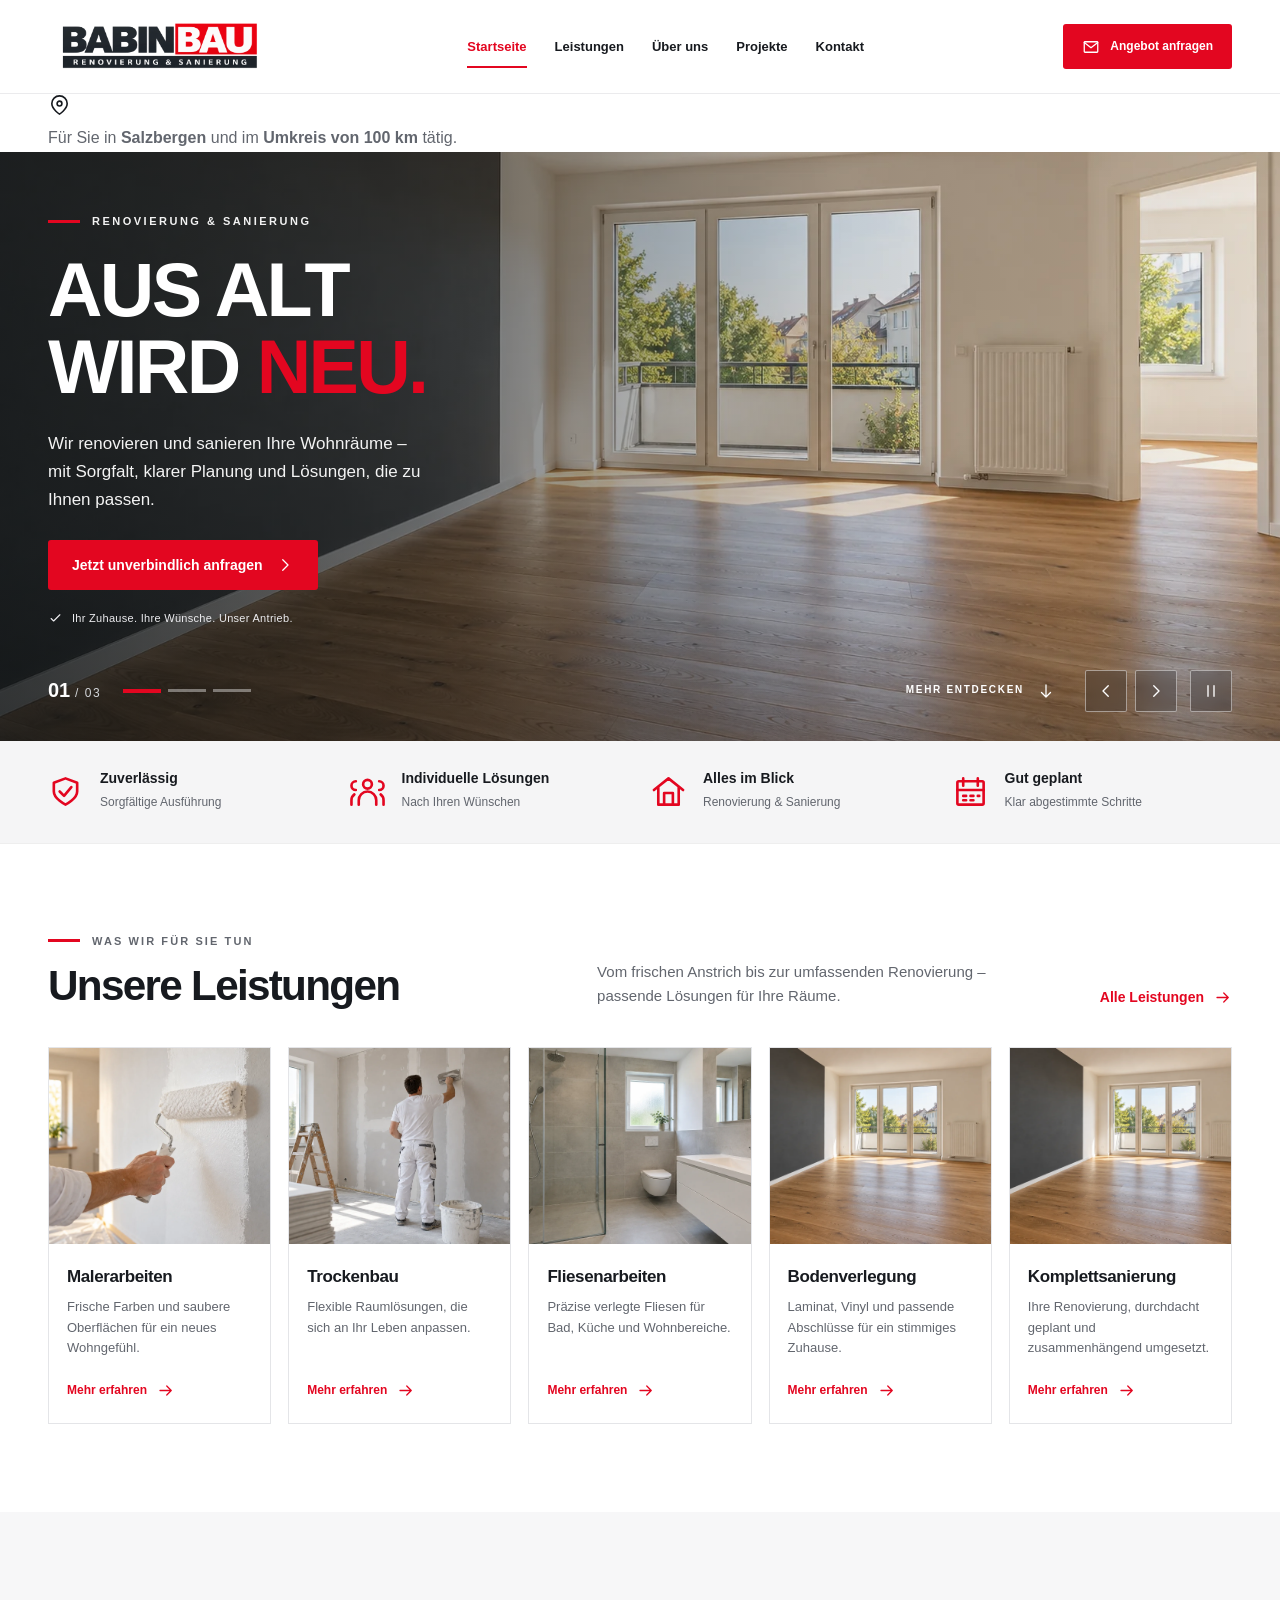
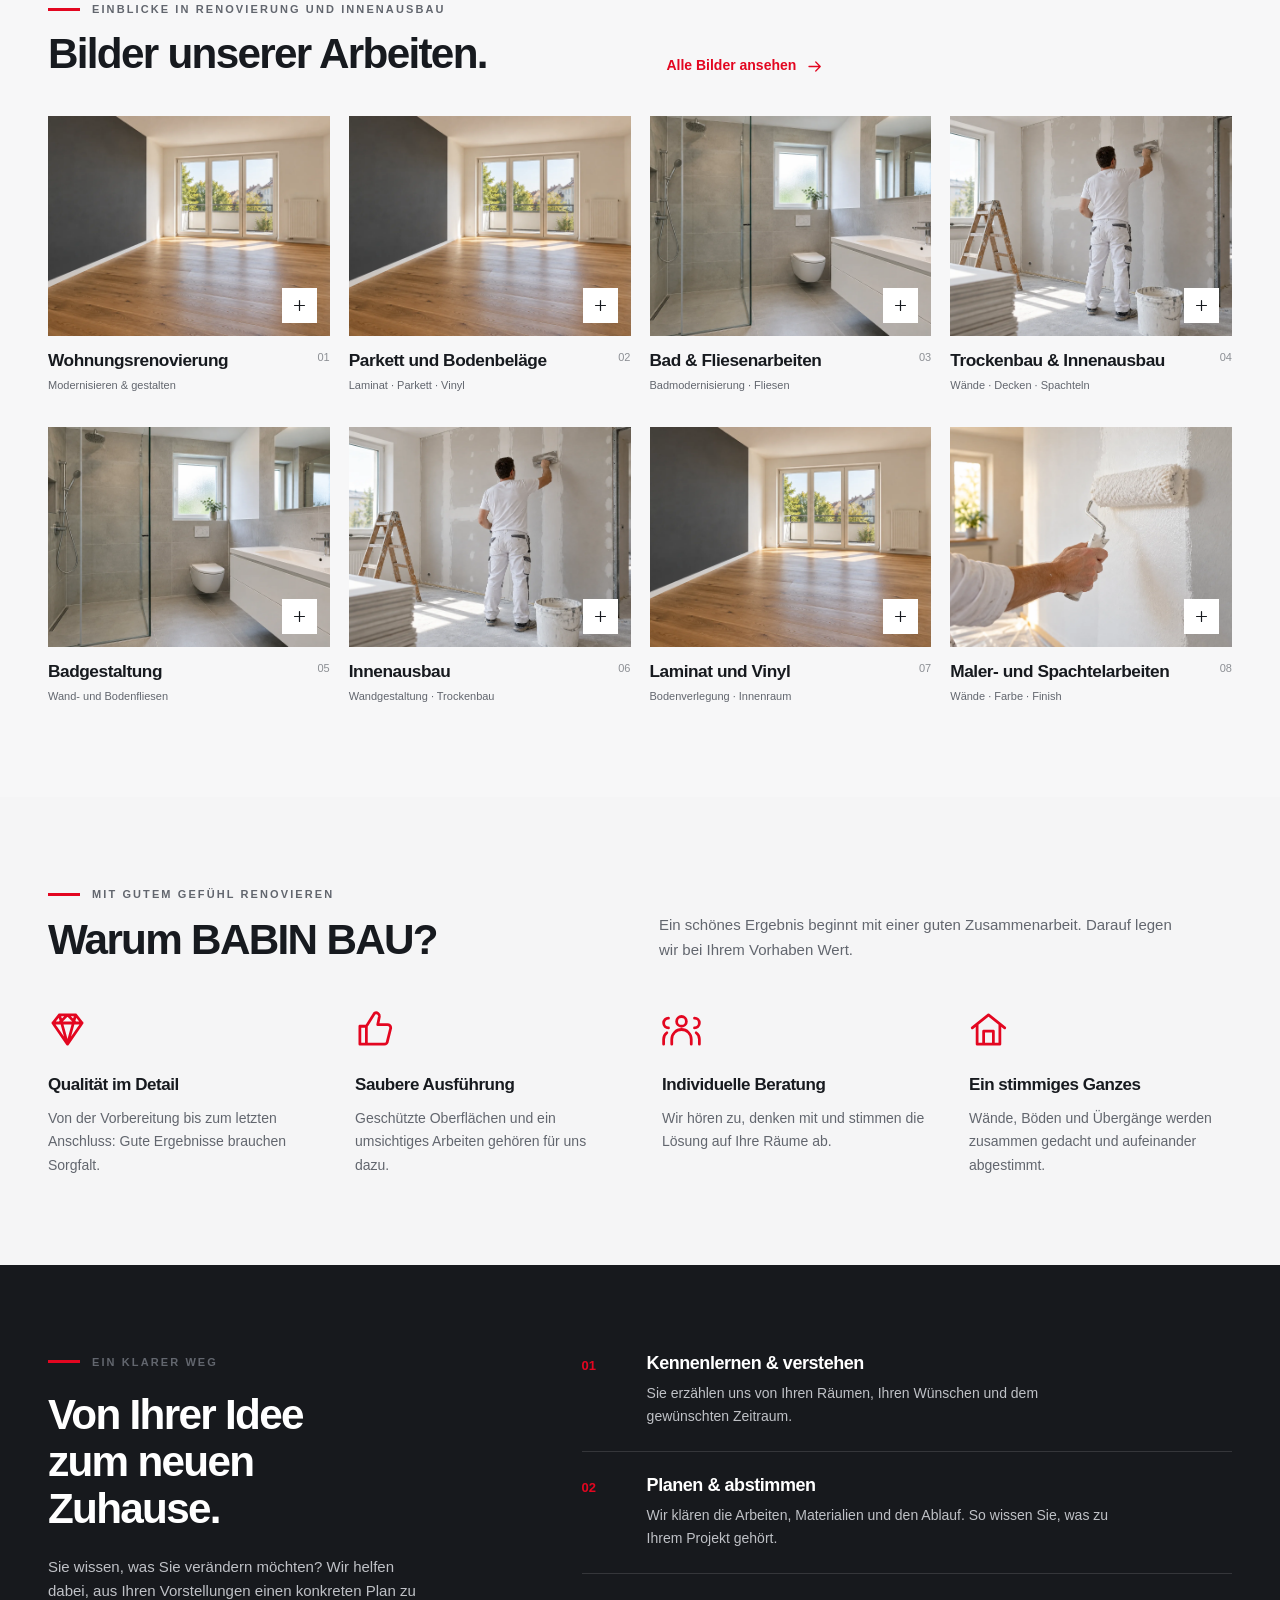
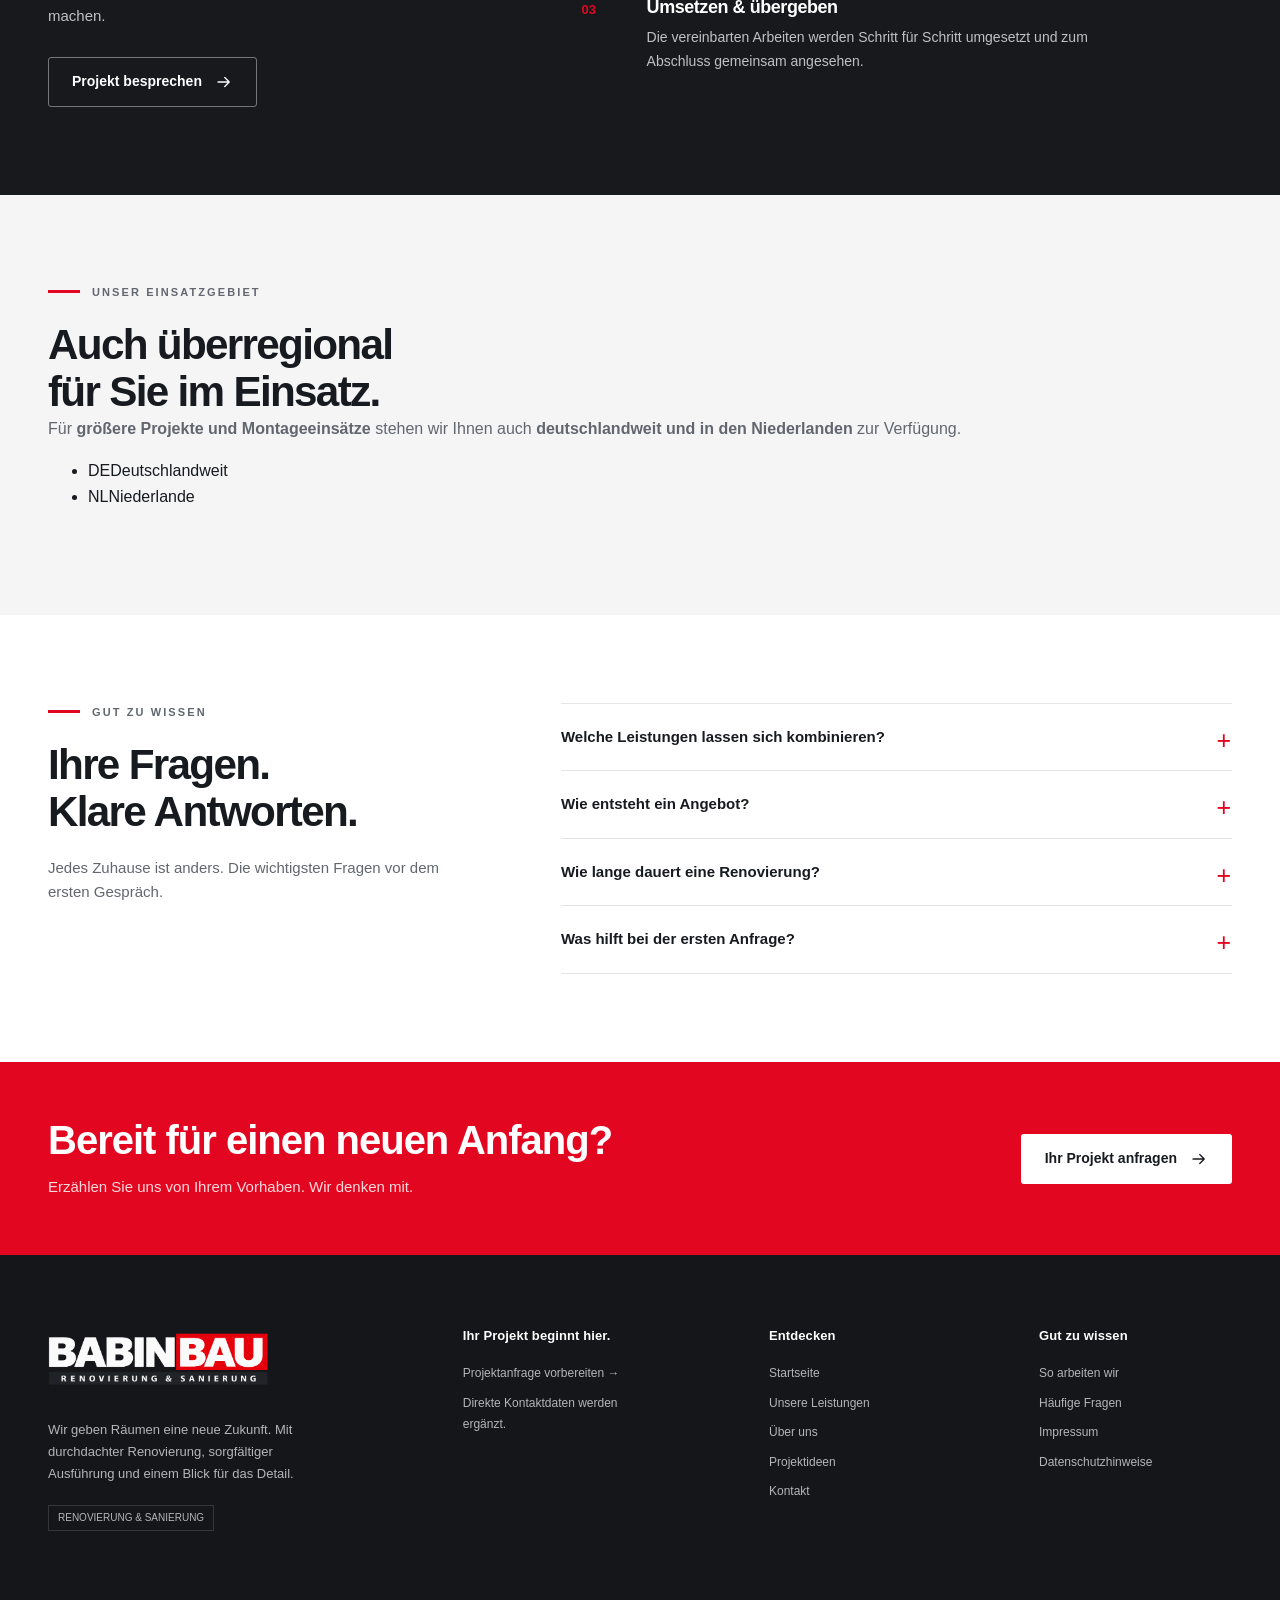
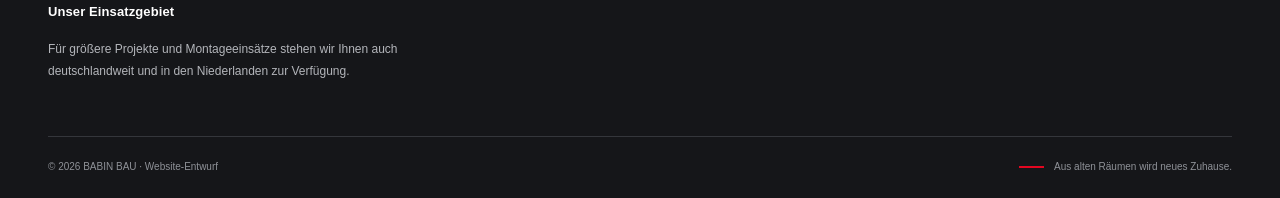
==== commit b3d438a9: "Add files via upload" ====
--- a/index.html
+++ b/index.html
@@ -1,7 +1,25 @@
 <!DOCTYPE html>
 
-<html lang="de"><head><meta charset="utf-8"/><meta content="width=device-width, initial-scale=1" name="viewport"/><meta content="#e30620" name="theme-color"/><meta name="robots" content="index,follow,max-image-preview:large"/><title>Renovierung &amp; Sanierung | BABIN BAU</title><meta content="BABIN BAU – Malerarbeiten, Trockenbau, Fliesenarbeiten, Bodenverlegung und Komplettsanierung. Aus alten Räumen wird neues Zuhause." name="description"/><link rel="canonical" href="./"/><meta content="website" property="og:type"/><meta content="de_DE" property="og:locale"/><meta content="Renovierung &amp; Sanierung | BABIN BAU" property="og:title"/><meta content="BABIN BAU – Malerarbeiten, Trockenbau, Fliesenarbeiten, Bodenverlegung und Komplettsanierung. Aus alten Räumen wird neues Zuhause." property="og:description"/><meta property="og:image" content="assets/social-preview.jpg"/><meta property="og:image:type" content="image/jpeg"/><meta property="og:image:width" content="1200"/><meta property="og:image:height" content="630"/><meta property="og:image:alt" content="BABIN BAU – Renovierung &amp; Sanierung Logo"/><meta name="twitter:card" content="summary_large_image"/><meta name="twitter:image" content="assets/social-preview.jpg"/><link rel="image_src" href="assets/social-preview.jpg"/><link rel="icon" href="assets/favicon.svg" type="image/svg+xml"/><link rel="icon" href="assets/favicon-48.png" type="image/png" sizes="48x48"/><link rel="icon" href="assets/favicon-96.png" type="image/png" sizes="96x96"/><link rel="shortcut icon" href="favicon.ico" type="image/x-icon"/><link rel="apple-touch-icon" href="assets/apple-touch-icon.png" sizes="180x180"/><link href="assets/styles.css" rel="stylesheet"/><link href="assets/hero-slider.css" rel="stylesheet"/><script defer="" src="assets/hero-slider.js"></script><script defer="" src="assets/config.js"></script><script defer="" src="assets/app.js"></script><link href="assets/motion.css" rel="stylesheet"/><script defer="" src="assets/motion.js"></script></head><body id="top"><a class="skip-link" href="#main">Zum Inhalt springen</a><header class="site-header"><div class="container header-inner"><a aria-label="BABIN BAU – zur Startseite" class="brand" href="index.html"><img alt="BABIN BAU – Renovierung und Sanierung" height="86" src="assets/logo-header.png"/></a><nav aria-label="Hauptnavigation" class="main-nav" id="main-navigation"><a aria-current="page" href="index.html">Startseite</a><a href="leistungen.html">Leistungen</a><a href="ueber-uns.html">Über uns</a><a href="projekte.html">Projekte</a><a href="kontakt.html">Kontakt</a><a class="btn btn-primary mobile-contact" href="kontakt.html">Angebot anfragen <svg aria-hidden="true" class="icon" viewbox="0 0 24 24"><path d="M4 12h15m-6-6 6 6-6 6"></path></svg></a></nav><a class="btn btn-primary header-cta" href="kontakt.html"><svg aria-hidden="true" class="icon" viewbox="0 0 24 24"><rect height="14" rx="1" width="18" x="3" y="5"></rect><path d="m3 6 9 7 9-7"></path></svg>Angebot anfragen</a><button aria-controls="main-navigation" aria-expanded="false" aria-label="Menü öffnen" class="menu-toggle" type="button"><span class="menu-icon" aria-hidden="true"><span></span><span></span><span></span></span></button></div></header><main id="main"><section aria-label="BABIN BAU – Unsere Leistungen" aria-roledescription="Karussell" class="hero hero-carousel" data-hero-carousel="" data-interval="3000" role="region"><h1 class="sr-only">BABIN BAU – Renovierung &amp; Sanierung</h1><div aria-live="off" class="hero-slides"><div aria-hidden="false" aria-label="1 von 3: Renovierung und Sanierung" aria-roledescription="Folie" class="hero-slide is-active" data-slide="0" id="hero-slide-1" role="group"><img alt="Frisch renovierte Wohnung mit warmem Holzfußboden und großen Fenstern" class="hero-image" decoding="async" fetchpriority="high" height="948" loading="eager" src="assets/hero.webp" width="1659"/><div class="container hero-content"><div class="hero-copy"><span class="eyebrow">Renovierung &amp; Sanierung</span><h2 class="hero-title">AUS ALT<br/>WIRD <span>NEU.</span></h2><p>Wir renovieren und sanieren Ihre Wohnräume – mit Sorgfalt, klarer Planung und Lösungen, die zu Ihnen passen.</p><div class="button-row"><a class="btn btn-primary" href="kontakt.html?leistung=komplettsanierung">Jetzt unverbindlich anfragen<svg aria-hidden="true" class="icon" viewbox="0 0 24 24"><path d="m9 5 7 7-7 7"></path></svg></a></div><div class="hero-note"><svg aria-hidden="true" class="icon" viewbox="0 0 24 24"><path d="m5 12 4 4L19 6"></path></svg>Ihr Zuhause. Ihre Wünsche. Unser Antrieb.</div></div></div></div><div aria-hidden="true" aria-label="2 von 3: Fliesen und Badgestaltung" aria-roledescription="Folie" class="hero-slide" data-slide="1" id="hero-slide-2" inert="" role="group"><img alt="Renoviertes Badezimmer mit gläserner Dusche, hellen Fliesen und Waschtisch" class="hero-image" decoding="async" fetchpriority="low" height="948" loading="eager" src="assets/hero-bath.webp" width="1659"/><div class="container hero-content"><div class="hero-copy"><span class="eyebrow">Fliesen &amp; Badgestaltung</span><h2 class="hero-title">IHR BAD.<br/><span>IHR STIL.</span></h2><p>Klare Linien, stimmige Fliesen und sorgfältige Details. Entdecken Sie neue Möglichkeiten für Ihr Badezimmer.</p><div class="button-row"><a class="btn btn-primary" href="kontakt.html?leistung=fliesenarbeiten">Ihr Bad neu gestalten<svg aria-hidden="true" class="icon" viewbox="0 0 24 24"><path d="m9 5 7 7-7 7"></path></svg></a></div><div class="hero-note"><svg aria-hidden="true" class="icon" viewbox="0 0 24 24"><path d="m5 12 4 4L19 6"></path></svg>Schöne Oberflächen. Saubere Übergänge.</div></div></div></div><div aria-hidden="true" aria-label="3 von 3: Malerarbeiten und Bodenverlegung" aria-roledescription="Folie" class="hero-slide" data-slide="2" id="hero-slide-3" inert="" role="group"><img alt="Heller Wohnraum mit neuer Wandfarbe, Eichenboden und weißen Flügeltüren" class="hero-image" decoding="async" fetchpriority="low" height="948" loading="eager" src="assets/hero-interior.webp" width="1659"/><div class="container hero-content"><div class="hero-copy"><span class="eyebrow">Malerarbeiten &amp; Bodenverlegung</span><h2 class="hero-title">RAUM FÜR<br/><span>NEUES.</span></h2><p>Frische Farben, warme Böden und ein ganz neues Wohngefühl. Wir bringen Ihre Vorstellungen in den Raum.</p><div class="button-row"><a class="btn btn-primary" href="kontakt.html?leistung=malerarbeiten">Veränderung starten<svg aria-hidden="true" class="icon" viewbox="0 0 24 24"><path d="m9 5 7 7-7 7"></path></svg></a></div><div class="hero-note"><svg aria-hidden="true" class="icon" viewbox="0 0 24 24"><path d="m5 12 4 4L19 6"></path></svg>Neue Farben. Neue Böden. Neue Perspektiven.</div></div></div></div></div><div class="container hero-controls" hidden=""><div class="hero-pagination"><span aria-hidden="true" class="hero-counter"><b data-slide-current="">01</b><span> / 03</span></span><div aria-label="Folie auswählen" class="hero-dots" role="group"><button aria-controls="hero-slide-1" aria-label="Folie 1: Renovierung und Sanierung" aria-pressed="true" class="hero-dot" data-slide-to="0" type="button"><span></span></button><button aria-controls="hero-slide-2" aria-label="Folie 2: Fliesen und Badgestaltung" aria-pressed="false" class="hero-dot" data-slide-to="1" type="button"><span></span></button><button aria-controls="hero-slide-3" aria-label="Folie 3: Malerarbeiten und Bodenverlegung" aria-pressed="false" class="hero-dot" data-slide-to="2" type="button"><span></span></button></div></div><div class="hero-controls-right"><a class="hero-discover" href="#leistungen">Mehr entdecken<svg aria-hidden="true" class="icon" viewbox="0 0 24 24"><path d="M12 4v16m-6-6 6 6 6-6"></path></svg></a><div class="hero-arrows"><button aria-label="Vorherige Folie" class="hero-control hero-prev" type="button"><svg aria-hidden="true" class="icon" viewbox="0 0 24 24"><path d="m9 5 7 7-7 7"></path></svg></button><button aria-label="Nächste Folie" class="hero-control hero-next" type="button"><svg aria-hidden="true" class="icon" viewbox="0 0 24 24"><path d="m9 5 7 7-7 7"></path></svg></button><button aria-label="Automatischen Wechsel pausieren" aria-pressed="false" class="hero-control hero-toggle" title="Automatischen Wechsel pausieren" type="button"><svg aria-hidden="true" class="icon pause-icon" viewbox="0 0 24 24"><path d="M8 5v14M16 5v14"></path></svg><svg aria-hidden="true" class="icon play-icon" viewbox="0 0 24 24"><path d="m8 4 12 8-12 8z"></path></svg></button></div></div></div><p aria-atomic="true" aria-live="polite" class="sr-only hero-announcement"></p></section>
+<html lang="de"><head><meta charset="utf-8"/><meta content="width=device-width, initial-scale=1" name="viewport"/><meta content="#e30620" name="theme-color"/><meta name="robots" content="index,follow,max-image-preview:large"/><title>Renovierung &amp; Sanierung | BABIN BAU</title><meta content="BABIN BAU – Malerarbeiten, Trockenbau, Fliesenarbeiten, Bodenverlegung und Komplettsanierung. Aus alten Räumen wird neues Zuhause." name="description"/><link rel="canonical" href="./"/><meta content="website" property="og:type"/><meta content="de_DE" property="og:locale"/><meta content="Renovierung &amp; Sanierung | BABIN BAU" property="og:title"/><meta content="BABIN BAU – Malerarbeiten, Trockenbau, Fliesenarbeiten, Bodenverlegung und Komplettsanierung. Aus alten Räumen wird neues Zuhause." property="og:description"/><meta property="og:image" content="assets/social-preview.jpg"/><meta property="og:image:type" content="image/jpeg"/><meta property="og:image:width" content="1200"/><meta property="og:image:height" content="630"/><meta property="og:image:alt" content="BABIN BAU – Renovierung &amp; Sanierung Logo"/><meta name="twitter:card" content="summary_large_image"/><meta name="twitter:image" content="assets/social-preview.jpg"/><link rel="image_src" href="assets/social-preview.jpg"/><link rel="icon" href="assets/favicon.svg" type="image/svg+xml"/><link rel="icon" href="assets/favicon-48.png" type="image/png" sizes="48x48"/><link rel="icon" href="assets/favicon-96.png" type="image/png" sizes="96x96"/><link rel="shortcut icon" href="favicon.ico" type="image/x-icon"/><link rel="apple-touch-icon" href="assets/apple-touch-icon.png" sizes="180x180"/><link href="assets/styles.css" rel="stylesheet"/><link href="assets/hero-slider.css" rel="stylesheet"/><script defer="" src="assets/hero-slider.js"></script><script defer="" src="assets/config.js"></script><script defer="" src="assets/app.js"></script><link href="assets/motion.css" rel="stylesheet"/><script defer="" src="assets/motion.js"></script></head><body id="top"><a class="skip-link" href="#main">Zum Inhalt springen</a><header class="site-header"><div class="container header-inner"><a aria-label="BABIN BAU – zur Startseite" class="brand" href="index.html"><img alt="BABIN BAU – Renovierung und Sanierung" height="86" src="assets/logo-header.png"/></a><nav aria-label="Hauptnavigation" class="main-nav" id="main-navigation"><a aria-current="page" href="index.html">Startseite</a><a href="leistungen.html">Leistungen</a><a href="ueber-uns.html">Über uns</a><a href="projekte.html">Projekte</a><a href="kontakt.html">Kontakt</a><a class="btn btn-primary mobile-contact" href="kontakt.html">Angebot anfragen <svg aria-hidden="true" class="icon" viewbox="0 0 24 24"><path d="M4 12h15m-6-6 6 6-6 6"></path></svg></a></nav><a class="btn btn-primary header-cta" href="kontakt.html"><svg aria-hidden="true" class="icon" viewbox="0 0 24 24"><rect height="14" rx="1" width="18" x="3" y="5"></rect><path d="m3 6 9 7 9-7"></path></svg>Angebot anfragen</a><button aria-controls="main-navigation" aria-expanded="false" aria-label="Menü öffnen" class="menu-toggle" type="button"><span class="menu-icon" aria-hidden="true"><span></span><span></span><span></span></span></button></div></header><main id="main">
+<div class="home-service-area"><div class="container home-service-area-inner"><svg aria-hidden="true" class="icon" viewBox="0 0 24 24"><path d="M20 10c0 6-8 11-8 11S4 16 4 10a8 8 0 1 1 16 0Z"></path><circle cx="12" cy="10" r="2.5"></circle></svg><p>Für Sie in <strong>Salzbergen</strong> und im <strong>Umkreis von 100 km</strong> tätig.</p></div></div>
+<section aria-label="BABIN BAU – Unsere Leistungen" aria-roledescription="Karussell" class="hero hero-carousel" data-hero-carousel="" data-interval="4000" role="region"><h1 class="sr-only">BABIN BAU – Renovierung &amp; Sanierung</h1><div aria-live="off" class="hero-slides"><div aria-hidden="false" aria-label="1 von 3: Renovierung und Sanierung" aria-roledescription="Folie" class="hero-slide is-active" data-slide="0" id="hero-slide-1" role="group"><img alt="Frisch renovierte Wohnung mit warmem Holzfußboden und großen Fenstern" class="hero-image" decoding="async" fetchpriority="high" height="948" loading="eager" src="assets/hero.webp" width="1659"/><div class="container hero-content"><div class="hero-copy"><span class="eyebrow">Renovierung &amp; Sanierung</span><h2 class="hero-title">AUS ALT<br/>WIRD <span>NEU.</span></h2><p>Wir renovieren und sanieren Ihre Wohnräume – mit Sorgfalt, klarer Planung und Lösungen, die zu Ihnen passen.</p><div class="button-row"><a class="btn btn-primary" href="kontakt.html?leistung=komplettsanierung">Jetzt unverbindlich anfragen<svg aria-hidden="true" class="icon" viewbox="0 0 24 24"><path d="m9 5 7 7-7 7"></path></svg></a></div><div class="hero-note"><svg aria-hidden="true" class="icon" viewbox="0 0 24 24"><path d="m5 12 4 4L19 6"></path></svg>Ihr Zuhause. Ihre Wünsche. Unser Antrieb.</div></div></div></div><div aria-hidden="true" aria-label="2 von 3: Fliesen und Badgestaltung" aria-roledescription="Folie" class="hero-slide" data-slide="1" id="hero-slide-2" inert="" role="group"><img alt="Renoviertes Badezimmer mit gläserner Dusche, hellen Fliesen und Waschtisch" class="hero-image" decoding="async" fetchpriority="low" height="948" loading="eager" src="assets/hero-bath.webp" width="1659"/><div class="container hero-content"><div class="hero-copy"><span class="eyebrow">Fliesen &amp; Badgestaltung</span><h2 class="hero-title">IHR BAD.<br/><span>IHR STIL.</span></h2><p>Klare Linien, stimmige Fliesen und sorgfältige Details. Entdecken Sie neue Möglichkeiten für Ihr Badezimmer.</p><div class="button-row"><a class="btn btn-primary" href="kontakt.html?leistung=fliesenarbeiten">Ihr Bad neu gestalten<svg aria-hidden="true" class="icon" viewbox="0 0 24 24"><path d="m9 5 7 7-7 7"></path></svg></a></div><div class="hero-note"><svg aria-hidden="true" class="icon" viewbox="0 0 24 24"><path d="m5 12 4 4L19 6"></path></svg>Schöne Oberflächen. Saubere Übergänge.</div></div></div></div><div aria-hidden="true" aria-label="3 von 3: Malerarbeiten und Bodenverlegung" aria-roledescription="Folie" class="hero-slide" data-slide="2" id="hero-slide-3" inert="" role="group"><img alt="Heller Wohnraum mit neuer Wandfarbe, Eichenboden und weißen Flügeltüren" class="hero-image" decoding="async" fetchpriority="low" height="948" loading="eager" src="assets/hero-interior.webp" width="1659"/><div class="container hero-content"><div class="hero-copy"><span class="eyebrow">Malerarbeiten &amp; Bodenverlegung</span><h2 class="hero-title">RAUM FÜR<br/><span>NEUES.</span></h2><p>Frische Farben, warme Böden und ein ganz neues Wohngefühl. Wir bringen Ihre Vorstellungen in den Raum.</p><div class="button-row"><a class="btn btn-primary" href="kontakt.html?leistung=malerarbeiten">Veränderung starten<svg aria-hidden="true" class="icon" viewbox="0 0 24 24"><path d="m9 5 7 7-7 7"></path></svg></a></div><div class="hero-note"><svg aria-hidden="true" class="icon" viewbox="0 0 24 24"><path d="m5 12 4 4L19 6"></path></svg>Neue Farben. Neue Böden. Neue Perspektiven.</div></div></div></div></div><div class="container hero-controls" hidden=""><div class="hero-pagination"><span aria-hidden="true" class="hero-counter"><b data-slide-current="">01</b><span> / 03</span></span><div aria-label="Folie auswählen" class="hero-dots" role="group"><button aria-controls="hero-slide-1" aria-label="Folie 1: Renovierung und Sanierung" aria-pressed="true" class="hero-dot" data-slide-to="0" type="button"><span></span></button><button aria-controls="hero-slide-2" aria-label="Folie 2: Fliesen und Badgestaltung" aria-pressed="false" class="hero-dot" data-slide-to="1" type="button"><span></span></button><button aria-controls="hero-slide-3" aria-label="Folie 3: Malerarbeiten und Bodenverlegung" aria-pressed="false" class="hero-dot" data-slide-to="2" type="button"><span></span></button></div></div><div class="hero-controls-right"><a class="hero-discover" href="#leistungen">Mehr entdecken<svg aria-hidden="true" class="icon" viewbox="0 0 24 24"><path d="M12 4v16m-6-6 6 6 6-6"></path></svg></a><div class="hero-arrows"><button aria-label="Vorherige Folie" class="hero-control hero-prev" type="button"><svg aria-hidden="true" class="icon" viewbox="0 0 24 24"><path d="m9 5 7 7-7 7"></path></svg></button><button aria-label="Nächste Folie" class="hero-control hero-next" type="button"><svg aria-hidden="true" class="icon" viewbox="0 0 24 24"><path d="m9 5 7 7-7 7"></path></svg></button><button aria-label="Automatischen Wechsel pausieren" aria-pressed="false" class="hero-control hero-toggle" title="Automatischen Wechsel pausieren" type="button"><svg aria-hidden="true" class="icon pause-icon" viewbox="0 0 24 24"><path d="M8 5v14M16 5v14"></path></svg><svg aria-hidden="true" class="icon play-icon" viewbox="0 0 24 24"><path d="m8 4 12 8-12 8z"></path></svg></button></div></div></div><p aria-atomic="true" aria-live="polite" class="sr-only hero-announcement"></p></section>
 <div class="promise-bar"><div class="container promise-grid"><div class="promise"><svg aria-hidden="true" class="icon" viewbox="0 0 24 24"><path d="m12 3 8 3v6c0 5-8 9-8 9s-8-4-8-9V6z"></path><path d="m8 12 3 3 5-6"></path></svg><div><strong>Zuverlässig</strong><small>Sorgfältige Ausführung</small></div></div><div class="promise"><svg aria-hidden="true" class="icon" viewbox="0 0 24 24"><circle cx="12" cy="7" r="3"></circle><path d="M6 21v-3a6 6 0 0 1 12 0v3M4 5a3 3 0 0 0 0 6m16-6a3 3 0 0 1 0 6M3 14a5 5 0 0 0-2 4v3m20-7a5 5 0 0 1 2 4v3"></path></svg><div><strong>Individuelle Lösungen</strong><small>Nach Ihren Wünschen</small></div></div><div class="promise"><svg aria-hidden="true" class="icon" viewbox="0 0 24 24"><path d="m2 11 10-8 10 8M5 9v12h14V9M9 21v-8h6v8"></path></svg><div><strong>Alles im Blick</strong><small>Renovierung &amp; Sanierung</small></div></div><div class="promise"><svg aria-hidden="true" class="icon" viewbox="0 0 24 24"><rect height="16" rx="1" width="18" x="3" y="5"></rect><path d="M7 3v5m10-5v5M3 11h18m-14 4h2m3 0h2m3 0h1M7 18h2m3 0h2"></path></svg><div><strong>Gut geplant</strong><small>Klar abgestimmte Schritte</small></div></div></div></div>
 <section class="section" id="leistungen"><div class="container"><div class="section-head"><div><span class="eyebrow">Was wir für Sie tun</span><h2>Unsere Leistungen</h2></div><p>Vom frischen Anstrich bis zur umfassenden Renovierung – passende Lösungen für Ihre Räume.</p><a class="text-link" href="leistungen.html">Alle Leistungen<svg aria-hidden="true" class="icon" viewbox="0 0 24 24"><path d="M4 12h15m-6-6 6 6-6 6"></path></svg></a></div><div class="services-grid"><article class="service-card"><a aria-hidden="true" class="card-photo" href="malerarbeiten.html" tabindex="-1"><img alt="BABIN BAU – Malerarbeiten" data-fallback-src="assets/painting.webp" data-remote-src="https://img.kleinanzeigen.de/api/v1/prod-ads/images/b6/b6efa81e-6d5e-4fda-901d-4bba9e14c8ef?rule=%24_59.AUTO" decoding="async" loading="lazy" referrerpolicy="no-referrer" src="assets/painting.webp"/></a><div class="card-body"><h3><a href="malerarbeiten.html">Malerarbeiten</a></h3><p>Frische Farben und saubere Oberflächen für ein neues Wohngefühl.</p><a class="text-link" href="malerarbeiten.html">Mehr erfahren<svg aria-hidden="true" class="icon" viewbox="0 0 24 24"><path d="M4 12h15m-6-6 6 6-6 6"></path></svg></a></div></article><article class="service-card"><a aria-hidden="true" class="card-photo" href="trockenbau.html" tabindex="-1"><img alt="BABIN BAU – Trockenbau" data-fallback-src="assets/drywall.webp" data-remote-src="https://img.kleinanzeigen.de/api/v1/prod-ads/images/00/00e44f42-0599-4bf8-a18b-f530e2aaf91b?rule=%24_59.AUTO" decoding="async" loading="lazy" referrerpolicy="no-referrer" src="assets/drywall.webp"/></a><div class="card-body"><h3><a href="trockenbau.html">Trockenbau</a></h3><p>Flexible Raumlösungen, die sich an Ihr Leben anpassen.</p><a class="text-link" href="trockenbau.html">Mehr erfahren<svg aria-hidden="true" class="icon" viewbox="0 0 24 24"><path d="M4 12h15m-6-6 6 6-6 6"></path></svg></a></div></article><article class="service-card"><a aria-hidden="true" class="card-photo" href="fliesenarbeiten.html" tabindex="-1"><img alt="BABIN BAU – Fliesenarbeiten" data-fallback-src="assets/bathroom.webp" data-remote-src="https://img.kleinanzeigen.de/api/v1/prod-ads/images/d2/d2ec4940-5b46-4478-92a0-dfd5f2471427?rule=%24_59.AUTO" decoding="async" loading="lazy" referrerpolicy="no-referrer" src="assets/bathroom.webp"/></a><div class="card-body"><h3><a href="fliesenarbeiten.html">Fliesenarbeiten</a></h3><p>Präzise verlegte Fliesen für Bad, Küche und Wohnbereiche.</p><a class="text-link" href="fliesenarbeiten.html">Mehr erfahren<svg aria-hidden="true" class="icon" viewbox="0 0 24 24"><path d="M4 12h15m-6-6 6 6-6 6"></path></svg></a></div></article><article class="service-card"><a aria-hidden="true" class="card-photo" href="bodenverlegung.html" tabindex="-1"><img alt="BABIN BAU – Bodenverlegung" data-fallback-src="assets/hero.webp" data-remote-src="https://img.kleinanzeigen.de/api/v1/prod-ads/images/15/154421c1-b256-4cc1-9aed-7dcbd8761754?rule=%24_59.AUTO" decoding="async" loading="lazy" referrerpolicy="no-referrer" src="assets/hero.webp" style="object-position:65% 65%"/></a><div class="card-body"><h3><a href="bodenverlegung.html">Bodenverlegung</a></h3><p>Laminat, Vinyl und passende Abschlüsse für ein stimmiges Zuhause.</p><a class="text-link" href="bodenverlegung.html">Mehr erfahren<svg aria-hidden="true" class="icon" viewbox="0 0 24 24"><path d="M4 12h15m-6-6 6 6-6 6"></path></svg></a></div></article><article class="service-card"><a aria-hidden="true" class="card-photo" href="komplettsanierung.html" tabindex="-1"><img alt="BABIN BAU – Komplettsanierung" data-fallback-src="assets/hero.webp" data-remote-src="https://img.kleinanzeigen.de/api/v1/prod-ads/images/ec/ec85100f-ef8c-4dc4-b5b8-d96bf6b40166?rule=%24_59.AUTO" decoding="async" loading="lazy" referrerpolicy="no-referrer" src="assets/hero.webp"/></a><div class="card-body"><h3><a href="komplettsanierung.html">Komplettsanierung</a></h3><p>Ihre Renovierung, durchdacht geplant und zusammenhängend umgesetzt.</p><a class="text-link" href="komplettsanierung.html">Mehr erfahren<svg aria-hidden="true" class="icon" viewbox="0 0 24 24"><path d="M4 12h15m-6-6 6 6-6 6"></path></svg></a></div></article></div></div></section><section class="section homepage-photo-gallery" id="einblicke"><div class="container"><div class="section-head"><div><span class="eyebrow">Einblicke in Renovierung und Innenausbau</span><h2>Bilder unserer Arbeiten.</h2></div><a class="text-link" href="projekte.html">Alle Bilder ansehen<svg aria-hidden="true" class="icon" viewbox="0 0 24 24"><path d="M4 12h15m-6-6 6 6-6 6"></path></svg></a></div><div class="projects-grid"><button aria-label="Bild öffnen: Wohnungsrenovierung" class="project-card" data-category="wohnen" data-description="Entdecken Sie passende Lösungen für Ihr Vorhaben und lassen Sie sich individuell beraten." data-image="https://img.kleinanzeigen.de/api/v1/prod-ads/images/ec/ec85100f-ef8c-4dc4-b5b8-d96bf6b40166?rule=%24_59.AUTO" data-image-fallback="assets/hero.webp" data-project="" data-service="komplettsanierung" data-title="Wohnungsrenovierung" type="button"><div class="project-image"><img alt="BABIN BAU – Wohnungsrenovierung" data-fallback-src="assets/hero.webp" data-remote-src="https://img.kleinanzeigen.de/api/v1/prod-ads/images/ec/ec85100f-ef8c-4dc4-b5b8-d96bf6b40166?rule=%24_59.AUTO" decoding="async" loading="lazy" referrerpolicy="no-referrer" src="assets/hero.webp"/><span class="project-plus"><svg aria-hidden="true" class="icon" viewbox="0 0 24 24"><path d="M12 5v14M5 12h14"></path></svg></span></div><div class="project-meta"><div><h3>Wohnungsrenovierung</h3><p>Modernisieren &amp; gestalten</p></div><span class="project-number">01</span></div></button><button aria-label="Bild öffnen: Parkett und Bodenbeläge" class="project-card" data-category="boden" data-description="Entdecken Sie passende Lösungen für Ihr Vorhaben und lassen Sie sich individuell beraten." data-image="https://img.kleinanzeigen.de/api/v1/prod-ads/images/15/154421c1-b256-4cc1-9aed-7dcbd8761754?rule=%24_59.AUTO" data-image-fallback="assets/hero.webp" data-project="" data-service="bodenverlegung" data-title="Parkett und Bodenbeläge" type="button"><div class="project-image"><img alt="BABIN BAU – Parkett und Bodenbeläge" data-fallback-src="assets/hero.webp" data-remote-src="https://img.kleinanzeigen.de/api/v1/prod-ads/images/15/154421c1-b256-4cc1-9aed-7dcbd8761754?rule=%24_59.AUTO" decoding="async" loading="lazy" referrerpolicy="no-referrer" src="assets/hero.webp"/><span class="project-plus"><svg aria-hidden="true" class="icon" viewbox="0 0 24 24"><path d="M12 5v14M5 12h14"></path></svg></span></div><div class="project-meta"><div><h3>Parkett und Bodenbeläge</h3><p>Laminat · Parkett · Vinyl</p></div><span class="project-number">02</span></div></button><button aria-label="Bild öffnen: Bad &amp; Fliesenarbeiten" class="project-card" data-category="bad" data-description="Entdecken Sie passende Lösungen für Ihr Vorhaben und lassen Sie sich individuell beraten." data-image="https://img.kleinanzeigen.de/api/v1/prod-ads/images/d2/d2ec4940-5b46-4478-92a0-dfd5f2471427?rule=%24_59.AUTO" data-image-fallback="assets/bathroom.webp" data-project="" data-service="fliesenarbeiten" data-title="Bad &amp; Fliesenarbeiten" type="button"><div class="project-image"><img alt="BABIN BAU – Bad &amp; Fliesenarbeiten" data-fallback-src="assets/bathroom.webp" data-remote-src="https://img.kleinanzeigen.de/api/v1/prod-ads/images/d2/d2ec4940-5b46-4478-92a0-dfd5f2471427?rule=%24_59.AUTO" decoding="async" loading="lazy" referrerpolicy="no-referrer" src="assets/bathroom.webp"/><span class="project-plus"><svg aria-hidden="true" class="icon" viewbox="0 0 24 24"><path d="M12 5v14M5 12h14"></path></svg></span></div><div class="project-meta"><div><h3>Bad &amp; Fliesenarbeiten</h3><p>Badmodernisierung · Fliesen</p></div><span class="project-number">03</span></div></button><button aria-label="Bild öffnen: Trockenbau &amp; Innenausbau" class="project-card" data-category="ausbau" data-description="Entdecken Sie passende Lösungen für Ihr Vorhaben und lassen Sie sich individuell beraten." data-image="https://img.kleinanzeigen.de/api/v1/prod-ads/images/00/00e44f42-0599-4bf8-a18b-f530e2aaf91b?rule=%24_59.AUTO" data-image-fallback="assets/drywall.webp" data-project="" data-service="trockenbau" data-title="Trockenbau &amp; Innenausbau" type="button"><div class="project-image"><img alt="BABIN BAU – Trockenbau &amp; Innenausbau" data-fallback-src="assets/drywall.webp" data-remote-src="https://img.kleinanzeigen.de/api/v1/prod-ads/images/00/00e44f42-0599-4bf8-a18b-f530e2aaf91b?rule=%24_59.AUTO" decoding="async" loading="lazy" referrerpolicy="no-referrer" src="assets/drywall.webp"/><span class="project-plus"><svg aria-hidden="true" class="icon" viewbox="0 0 24 24"><path d="M12 5v14M5 12h14"></path></svg></span></div><div class="project-meta"><div><h3>Trockenbau &amp; Innenausbau</h3><p>Wände · Decken · Spachteln</p></div><span class="project-number">04</span></div></button><button aria-label="Bild öffnen: Badgestaltung" class="project-card" data-category="bad" data-description="Entdecken Sie passende Lösungen für Ihr Vorhaben und lassen Sie sich individuell beraten." data-image="https://img.kleinanzeigen.de/api/v1/prod-ads/images/ca/ca593271-558f-4f81-bf2e-36c4493c7c4c?rule=%24_59.AUTO" data-image-fallback="assets/bathroom.webp" data-project="" data-service="fliesenarbeiten" data-title="Badgestaltung" type="button"><div class="project-image"><img alt="BABIN BAU – Badgestaltung" data-fallback-src="assets/bathroom.webp" data-remote-src="https://img.kleinanzeigen.de/api/v1/prod-ads/images/ca/ca593271-558f-4f81-bf2e-36c4493c7c4c?rule=%24_59.AUTO" decoding="async" loading="lazy" referrerpolicy="no-referrer" src="assets/bathroom.webp"/><span class="project-plus"><svg aria-hidden="true" class="icon" viewbox="0 0 24 24"><path d="M12 5v14M5 12h14"></path></svg></span></div><div class="project-meta"><div><h3>Badgestaltung</h3><p>Wand- und Bodenfliesen</p></div><span class="project-number">05</span></div></button><button aria-label="Bild öffnen: Innenausbau" class="project-card" data-category="ausbau" data-description="Entdecken Sie passende Lösungen für Ihr Vorhaben und lassen Sie sich individuell beraten." data-image="https://img.kleinanzeigen.de/api/v1/prod-ads/images/9c/9ced49cc-1453-426a-a23b-0076db4ae6ff?rule=%24_59.AUTO" data-image-fallback="assets/drywall.webp" data-project="" data-service="trockenbau" data-title="Innenausbau" type="button"><div class="project-image"><img alt="BABIN BAU – Innenausbau" data-fallback-src="assets/drywall.webp" data-remote-src="https://img.kleinanzeigen.de/api/v1/prod-ads/images/9c/9ced49cc-1453-426a-a23b-0076db4ae6ff?rule=%24_59.AUTO" decoding="async" loading="lazy" referrerpolicy="no-referrer" src="assets/drywall.webp"/><span class="project-plus"><svg aria-hidden="true" class="icon" viewbox="0 0 24 24"><path d="M12 5v14M5 12h14"></path></svg></span></div><div class="project-meta"><div><h3>Innenausbau</h3><p>Wandgestaltung · Trockenbau</p></div><span class="project-number">06</span></div></button><button aria-label="Bild öffnen: Laminat und Vinyl" class="project-card" data-category="boden" data-description="Entdecken Sie passende Lösungen für Ihr Vorhaben und lassen Sie sich individuell beraten." data-image="https://img.kleinanzeigen.de/api/v1/prod-ads/images/db/dbdc2962-3db1-42cd-92a9-ced1665d9dfe?rule=%24_59.AUTO" data-image-fallback="assets/hero.webp" data-project="" data-service="bodenverlegung" data-title="Laminat und Vinyl" type="button"><div class="project-image"><img alt="BABIN BAU – Laminat und Vinyl" data-fallback-src="assets/hero.webp" data-remote-src="https://img.kleinanzeigen.de/api/v1/prod-ads/images/db/dbdc2962-3db1-42cd-92a9-ced1665d9dfe?rule=%24_59.AUTO" decoding="async" loading="lazy" referrerpolicy="no-referrer" src="assets/hero.webp"/><span class="project-plus"><svg aria-hidden="true" class="icon" viewbox="0 0 24 24"><path d="M12 5v14M5 12h14"></path></svg></span></div><div class="project-meta"><div><h3>Laminat und Vinyl</h3><p>Bodenverlegung · Innenraum</p></div><span class="project-number">07</span></div></button><button aria-label="Bild öffnen: Maler- und Spachtelarbeiten" class="project-card" data-category="wohnen" data-description="Entdecken Sie passende Lösungen für Ihr Vorhaben und lassen Sie sich individuell beraten." data-image="https://img.kleinanzeigen.de/api/v1/prod-ads/images/b6/b6efa81e-6d5e-4fda-901d-4bba9e14c8ef?rule=%24_59.AUTO" data-image-fallback="assets/painting.webp" data-project="" data-service="malerarbeiten" data-title="Maler- und Spachtelarbeiten" type="button"><div class="project-image"><img alt="BABIN BAU – Maler- und Spachtelarbeiten" data-fallback-src="assets/painting.webp" data-remote-src="https://img.kleinanzeigen.de/api/v1/prod-ads/images/b6/b6efa81e-6d5e-4fda-901d-4bba9e14c8ef?rule=%24_59.AUTO" decoding="async" loading="lazy" referrerpolicy="no-referrer" src="assets/painting.webp"/><span class="project-plus"><svg aria-hidden="true" class="icon" viewbox="0 0 24 24"><path d="M12 5v14M5 12h14"></path></svg></span></div><div class="project-meta"><div><h3>Maler- und Spachtelarbeiten</h3><p>Wände · Farbe · Finish</p></div><span class="project-number">08</span></div></button></div></div></section>
 <section class="section section-soft"><div class="container"><div class="section-head why-head"><div><span class="eyebrow">Mit gutem Gefühl renovieren</span><h2>Warum BABIN BAU?</h2></div><p>Ein schönes Ergebnis beginnt mit einer guten Zusammenarbeit. Darauf legen wir bei Ihrem Vorhaben Wert.</p></div><div class="why-grid"><div class="why-item"><svg aria-hidden="true" class="icon" viewbox="0 0 24 24"><path d="m3 8 4-5h10l4 5-9 13zM3 8h18M7 3l5 18 5-18M7 8l5-5 5 5"></path></svg><h3>Qualität im Detail</h3><p>Von der Vorbereitung bis zum letzten Anschluss: Gute Ergebnisse brauchen Sorgfalt.</p></div><div class="why-item"><svg aria-hidden="true" class="icon" viewbox="0 0 24 24"><path d="M7 21H3V10h4m0 11h11a2 2 0 0 0 2-2l2-8a2 2 0 0 0-2-2h-6l1-5a2 2 0 0 0-3-2L7 10z"></path></svg><h3>Saubere Ausführung</h3><p>Geschützte Oberflächen und ein umsichtiges Arbeiten gehören für uns dazu.</p></div><div class="why-item"><svg aria-hidden="true" class="icon" viewbox="0 0 24 24"><circle cx="12" cy="7" r="3"></circle><path d="M6 21v-3a6 6 0 0 1 12 0v3M4 5a3 3 0 0 0 0 6m16-6a3 3 0 0 1 0 6M3 14a5 5 0 0 0-2 4v3m20-7a5 5 0 0 1 2 4v3"></path></svg><h3>Individuelle Beratung</h3><p>Wir hören zu, denken mit und stimmen die Lösung auf Ihre Räume ab.</p></div><div class="why-item"><svg aria-hidden="true" class="icon" viewbox="0 0 24 24"><path d="m2 11 10-8 10 8M5 9v12h14V9M9 21v-8h6v8"></path></svg><h3>Ein stimmiges Ganzes</h3><p>Wände, Böden und Übergänge werden zusammen gedacht und aufeinander abgestimmt.</p></div></div></div></section>
-<section class="section section-dark" id="ablauf"><div class="container process-layout"><div class="process-copy"><span class="eyebrow">Ein klarer Weg</span><h2>Von Ihrer Idee<br/>zum neuen Zuhause.</h2><p>Sie wissen, was Sie verändern möchten? Wir helfen dabei, aus Ihren Vorstellungen einen konkreten Plan zu machen.</p><div class="button-row"><a class="btn btn-ghost" href="kontakt.html">Projekt besprechen<svg aria-hidden="true" class="icon" viewbox="0 0 24 24"><path d="M4 12h15m-6-6 6 6-6 6"></path></svg></a></div></div><ol class="steps"><li><span class="step-no">01</span><div><h3>Kennenlernen &amp; verstehen</h3><p>Sie erzählen uns von Ihren Räumen, Ihren Wünschen und dem gewünschten Zeitraum.</p></div></li><li><span class="step-no">02</span><div><h3>Planen &amp; abstimmen</h3><p>Wir klären die Arbeiten, Materialien und den Ablauf. So wissen Sie, was zu Ihrem Projekt gehört.</p></div></li><li><span class="step-no">03</span><div><h3>Umsetzen &amp; übergeben</h3><p>Die vereinbarten Arbeiten werden Schritt für Schritt umgesetzt und zum Abschluss gemeinsam angesehen.</p></div></li></ol></div></section><section class="section" id="fragen"><div class="container faq-layout"><div class="faq-copy"><span class="eyebrow">Gut zu wissen</span><h2>Ihre Fragen.<br/>Klare Antworten.</h2><p>Jedes Zuhause ist anders. Die wichtigsten Fragen vor dem ersten Gespräch.</p></div><div class="faq-list"><details><summary>Welche Leistungen lassen sich kombinieren?</summary><p>Malerarbeiten, Trockenbau, Fliesenarbeiten und Bodenverlegung können als einzelne Leistungen oder als zusammenhängende Renovierung geplant werden. Der genaue Umfang richtet sich nach Ihrem Vorhaben.</p></details><details><summary>Wie entsteht ein Angebot?</summary><p>Zuerst werden Ihre Wünsche, der Zustand der Räume und die gewünschten Arbeiten besprochen. Auf dieser Grundlage lässt sich der Umfang klären und ein individuelles Angebot vorbereiten.</p></details><details><summary>Wie lange dauert eine Renovierung?</summary><p>Das hängt von der Größe, dem Zustand der Räume und den gewünschten Leistungen ab. Der zeitliche Ablauf wird für Ihr Projekt abgestimmt. Eine pauschale Dauer wäre deshalb nicht verlässlich.</p></details><details><summary>Was hilft bei der ersten Anfrage?</summary><p>Hilfreich sind die Art der Immobilie, der Ort, eine kurze Beschreibung der gewünschten Arbeiten und Ihr bevorzugter Zeitraum. Fotos und ungefähre Maße können die spätere Abstimmung erleichtern.</p></details></div></div></section><dialog aria-labelledby="dialog-title" class="gallery-dialog"><button aria-label="Bildansicht schließen" class="dialog-close" type="button"><svg aria-hidden="true" class="icon" viewbox="0 0 24 24"><path d="m6 6 12 12M6 18 18 6"></path></svg></button><img alt="" class="dialog-image" height="1024" src="assets/hero.webp" width="1792"/><div class="dialog-copy"><span class="eyebrow">Renovierung &amp; Innenausbau</span><h2 id="dialog-title"></h2><p class="dialog-description"></p><div class="dialog-actions"><a class="btn btn-primary dialog-inquiry" href="kontakt.html">Ähnliches Projekt anfragen<svg aria-hidden="true" class="icon" viewbox="0 0 24 24"><path d="M4 12h15m-6-6 6 6-6 6"></path></svg></a></div></div></dialog><section class="cta-section"><div class="container cta-inner"><div><h2>Bereit für einen neuen Anfang?</h2><p>Erzählen Sie uns von Ihrem Vorhaben. Wir denken mit.</p></div><a class="btn btn-white" href="kontakt.html">Ihr Projekt anfragen<svg aria-hidden="true" class="icon" viewbox="0 0 24 24"><path d="M4 12h15m-6-6 6 6-6 6"></path></svg></a></div></section></main><footer class="site-footer"><div class="container"><div class="footer-grid"><div class="footer-brand"><a aria-label="BABIN BAU – zur Startseite" class="brand" href="index.html"><img alt="BABIN BAU – Renovierung und Sanierung" height="86" src="assets/logo-footer.png"/></a><p>Wir geben Räumen eine neue Zukunft. Mit durchdachter Renovierung, sorgfältiger Ausführung und einem Blick für das Detail.</p><span class="footer-tag">RENOVIERUNG &amp; SANIERUNG</span></div><div class="footer-col"><h3>Ihr Projekt beginnt hier.</h3><a href="kontakt.html">Projektanfrage vorbereiten →</a><p class="footer-contact-note" data-contact-placeholder="">Direkte Kontaktdaten werden ergänzt.</p><a data-contact-email="" hidden=""></a><a data-contact-phone="" hidden=""></a><p data-contact-address="" hidden=""></p><a data-contact-instagram="" hidden="" rel="noopener" target="_blank"></a></div><div class="footer-col"><h3>Entdecken</h3><a href="index.html">Startseite</a><a href="leistungen.html">Unsere Leistungen</a><a href="ueber-uns.html">Über uns</a><a href="projekte.html">Projektideen</a><a href="kontakt.html">Kontakt</a></div><div class="footer-col"><h3>Gut zu wissen</h3><a href="index.html#ablauf">So arbeiten wir</a><a href="index.html#fragen">Häufige Fragen</a><a href="impressum.html">Impressum</a><a href="datenschutz.html">Datenschutzhinweise</a></div></div><div class="footer-bottom"><span>© 2026 BABIN BAU · Website-Entwurf</span><span>Aus alten Räumen wird neues Zuhause.</span></div></div></footer><a aria-label="Zurück nach oben" class="back-to-top" href="#top"><svg aria-hidden="true" class="icon" viewbox="0 0 24 24"><path d="M12 20V4m-6 6 6-6 6 6"></path></svg></a></body></html>+<section class="section section-dark" id="ablauf"><div class="container process-layout"><div class="process-copy"><span class="eyebrow">Ein klarer Weg</span><h2>Von Ihrer Idee<br/>zum neuen Zuhause.</h2><p>Sie wissen, was Sie verändern möchten? Wir helfen dabei, aus Ihren Vorstellungen einen konkreten Plan zu machen.</p><div class="button-row"><a class="btn btn-ghost" href="kontakt.html">Projekt besprechen<svg aria-hidden="true" class="icon" viewbox="0 0 24 24"><path d="M4 12h15m-6-6 6 6-6 6"></path></svg></a></div></div><ol class="steps"><li><span class="step-no">01</span><div><h3>Kennenlernen &amp; verstehen</h3><p>Sie erzählen uns von Ihren Räumen, Ihren Wünschen und dem gewünschten Zeitraum.</p></div></li><li><span class="step-no">02</span><div><h3>Planen &amp; abstimmen</h3><p>Wir klären die Arbeiten, Materialien und den Ablauf. So wissen Sie, was zu Ihrem Projekt gehört.</p></div></li><li><span class="step-no">03</span><div><h3>Umsetzen &amp; übergeben</h3><p>Die vereinbarten Arbeiten werden Schritt für Schritt umgesetzt und zum Abschluss gemeinsam angesehen.</p></div></li></ol></div></section><section class="section section-soft coverage-section" id="einsatzgebiet" aria-labelledby="einsatzgebiet-heading">
+  <div class="container coverage-layout">
+    <div class="coverage-intro">
+      <span class="eyebrow">Unser Einsatzgebiet</span>
+      <h2 id="einsatzgebiet-heading">Auch überregional<br/><span>für Sie im Einsatz.</span></h2>
+    </div>
+    <div class="coverage-copy">
+      <p>Für <strong>größere Projekte und Montageeinsätze</strong> stehen wir Ihnen auch <strong>deutschlandweit und in den Niederlanden</strong> zur Verfügung.</p>
+      <ul class="coverage-countries" aria-label="Einsatzgebiete">
+        <li><span class="coverage-country-code" aria-hidden="true">DE</span><span>Deutschlandweit</span></li>
+        <li><span class="coverage-country-code" aria-hidden="true">NL</span><span>Niederlande</span></li>
+      </ul>
+    </div>
+  </div>
+</section>
+<section class="section" id="fragen"><div class="container faq-layout"><div class="faq-copy"><span class="eyebrow">Gut zu wissen</span><h2>Ihre Fragen.<br/>Klare Antworten.</h2><p>Jedes Zuhause ist anders. Die wichtigsten Fragen vor dem ersten Gespräch.</p></div><div class="faq-list"><details><summary>Welche Leistungen lassen sich kombinieren?</summary><p>Malerarbeiten, Trockenbau, Fliesenarbeiten und Bodenverlegung können als einzelne Leistungen oder als zusammenhängende Renovierung geplant werden. Der genaue Umfang richtet sich nach Ihrem Vorhaben.</p></details><details><summary>Wie entsteht ein Angebot?</summary><p>Zuerst werden Ihre Wünsche, der Zustand der Räume und die gewünschten Arbeiten besprochen. Auf dieser Grundlage lässt sich der Umfang klären und ein individuelles Angebot vorbereiten.</p></details><details><summary>Wie lange dauert eine Renovierung?</summary><p>Das hängt von der Größe, dem Zustand der Räume und den gewünschten Leistungen ab. Der zeitliche Ablauf wird für Ihr Projekt abgestimmt. Eine pauschale Dauer wäre deshalb nicht verlässlich.</p></details><details><summary>Was hilft bei der ersten Anfrage?</summary><p>Hilfreich sind die Art der Immobilie, der Ort, eine kurze Beschreibung der gewünschten Arbeiten und Ihr bevorzugter Zeitraum. Fotos und ungefähre Maße können die spätere Abstimmung erleichtern.</p></details></div></div></section><dialog aria-labelledby="dialog-title" class="gallery-dialog"><button aria-label="Bildansicht schließen" class="dialog-close" type="button"><svg aria-hidden="true" class="icon" viewbox="0 0 24 24"><path d="m6 6 12 12M6 18 18 6"></path></svg></button><img alt="" class="dialog-image" height="1024" src="assets/hero.webp" width="1792"/><div class="dialog-copy"><span class="eyebrow">Renovierung &amp; Innenausbau</span><h2 id="dialog-title"></h2><p class="dialog-description"></p><div class="dialog-actions"><a class="btn btn-primary dialog-inquiry" href="kontakt.html">Ähnliches Projekt anfragen<svg aria-hidden="true" class="icon" viewbox="0 0 24 24"><path d="M4 12h15m-6-6 6 6-6 6"></path></svg></a></div></div></dialog><section class="cta-section"><div class="container cta-inner"><div><h2>Bereit für einen neuen Anfang?</h2><p>Erzählen Sie uns von Ihrem Vorhaben. Wir denken mit.</p></div><a class="btn btn-white" href="kontakt.html">Ihr Projekt anfragen<svg aria-hidden="true" class="icon" viewbox="0 0 24 24"><path d="M4 12h15m-6-6 6 6-6 6"></path></svg></a></div></section>
+</main><footer class="site-footer"><div class="container"><div class="footer-grid footer-grid-with-area"><div class="footer-brand"><a aria-label="BABIN BAU – zur Startseite" class="brand" href="index.html"><img alt="BABIN BAU – Renovierung und Sanierung" height="86" src="assets/logo-footer.png"/></a><p>Wir geben Räumen eine neue Zukunft. Mit durchdachter Renovierung, sorgfältiger Ausführung und einem Blick für das Detail.</p><span class="footer-tag">RENOVIERUNG &amp; SANIERUNG</span></div><div class="footer-col"><h3>Ihr Projekt beginnt hier.</h3><a href="kontakt.html">Projektanfrage vorbereiten →</a><p class="footer-contact-note" data-contact-placeholder="">Direkte Kontaktdaten werden ergänzt.</p><a data-contact-email="" hidden=""></a><a data-contact-phone="" hidden=""></a><p data-contact-address="" hidden=""></p><a data-contact-instagram="" hidden="" rel="noopener" target="_blank"></a></div><div class="footer-col"><h3>Entdecken</h3><a href="index.html">Startseite</a><a href="leistungen.html">Unsere Leistungen</a><a href="ueber-uns.html">Über uns</a><a href="projekte.html">Projektideen</a><a href="kontakt.html">Kontakt</a></div><div class="footer-col"><h3>Gut zu wissen</h3><a href="index.html#ablauf">So arbeiten wir</a><a href="index.html#fragen">Häufige Fragen</a><a href="impressum.html">Impressum</a><a href="datenschutz.html">Datenschutzhinweise</a></div><div class="footer-col footer-service-area"><h3>Unser Einsatzgebiet</h3><p>Für größere Projekte und Montageeinsätze stehen wir Ihnen auch deutschlandweit und in den Niederlanden zur Verfügung.</p></div></div><div class="footer-bottom"><span>© 2026 BABIN BAU · Website-Entwurf</span><span>Aus alten Räumen wird neues Zuhause.</span></div></div></footer><a aria-label="Zurück nach oben" class="back-to-top" href="#top"><svg aria-hidden="true" class="icon" viewbox="0 0 24 24"><path d="M12 20V4m-6 6 6-6 6 6"></path></svg></a></body></html>
